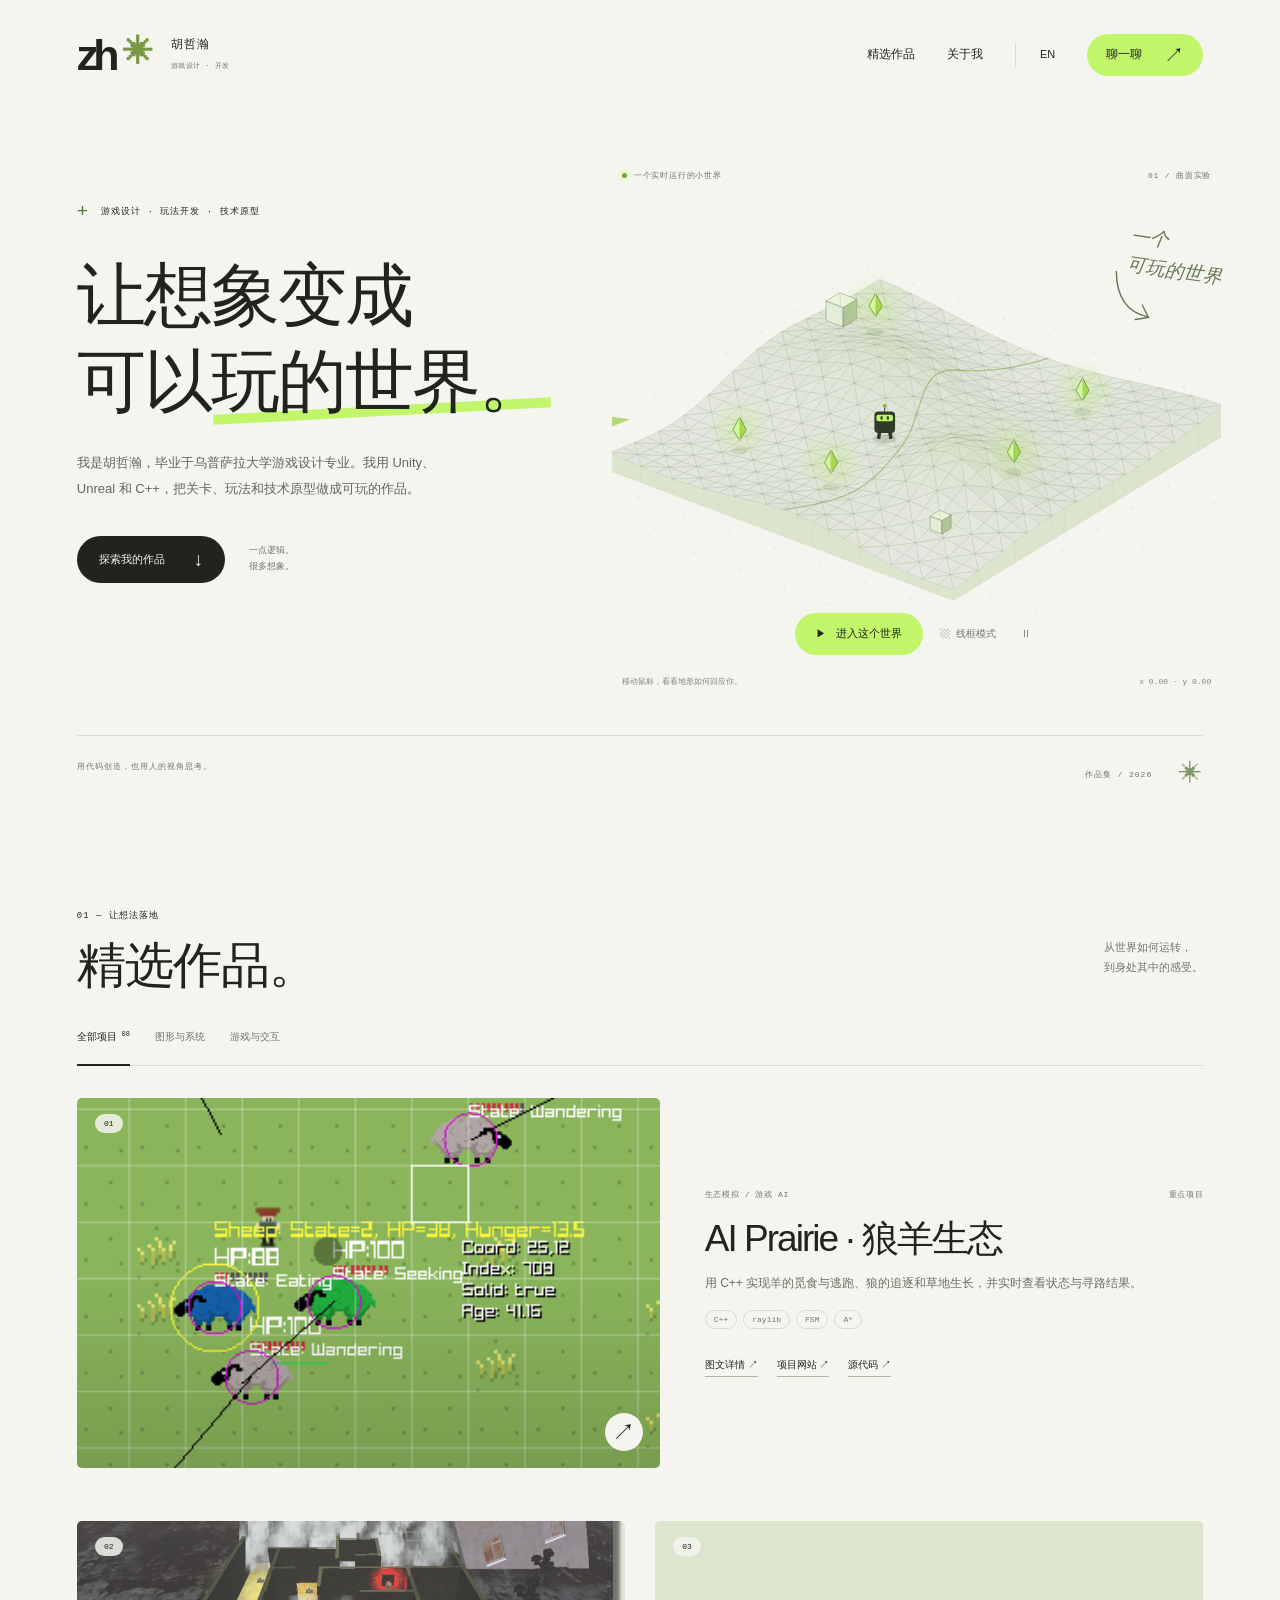
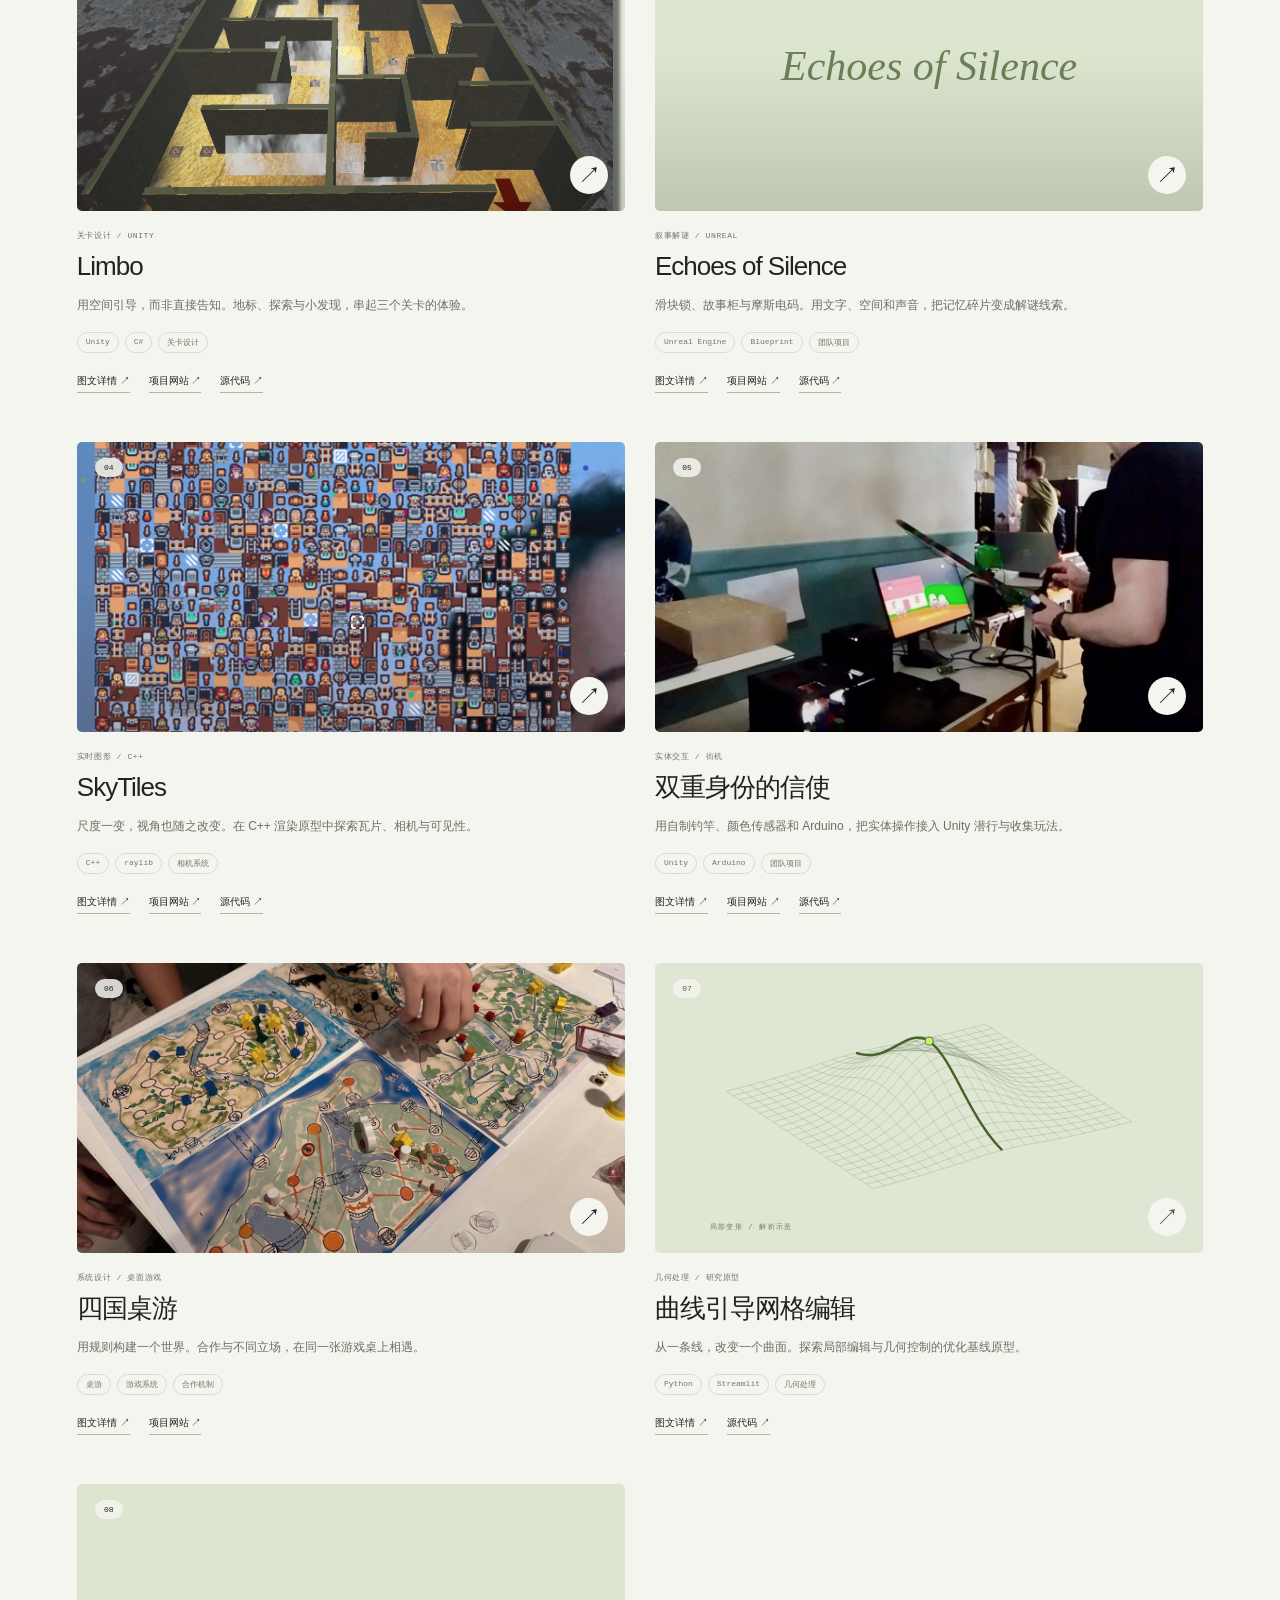
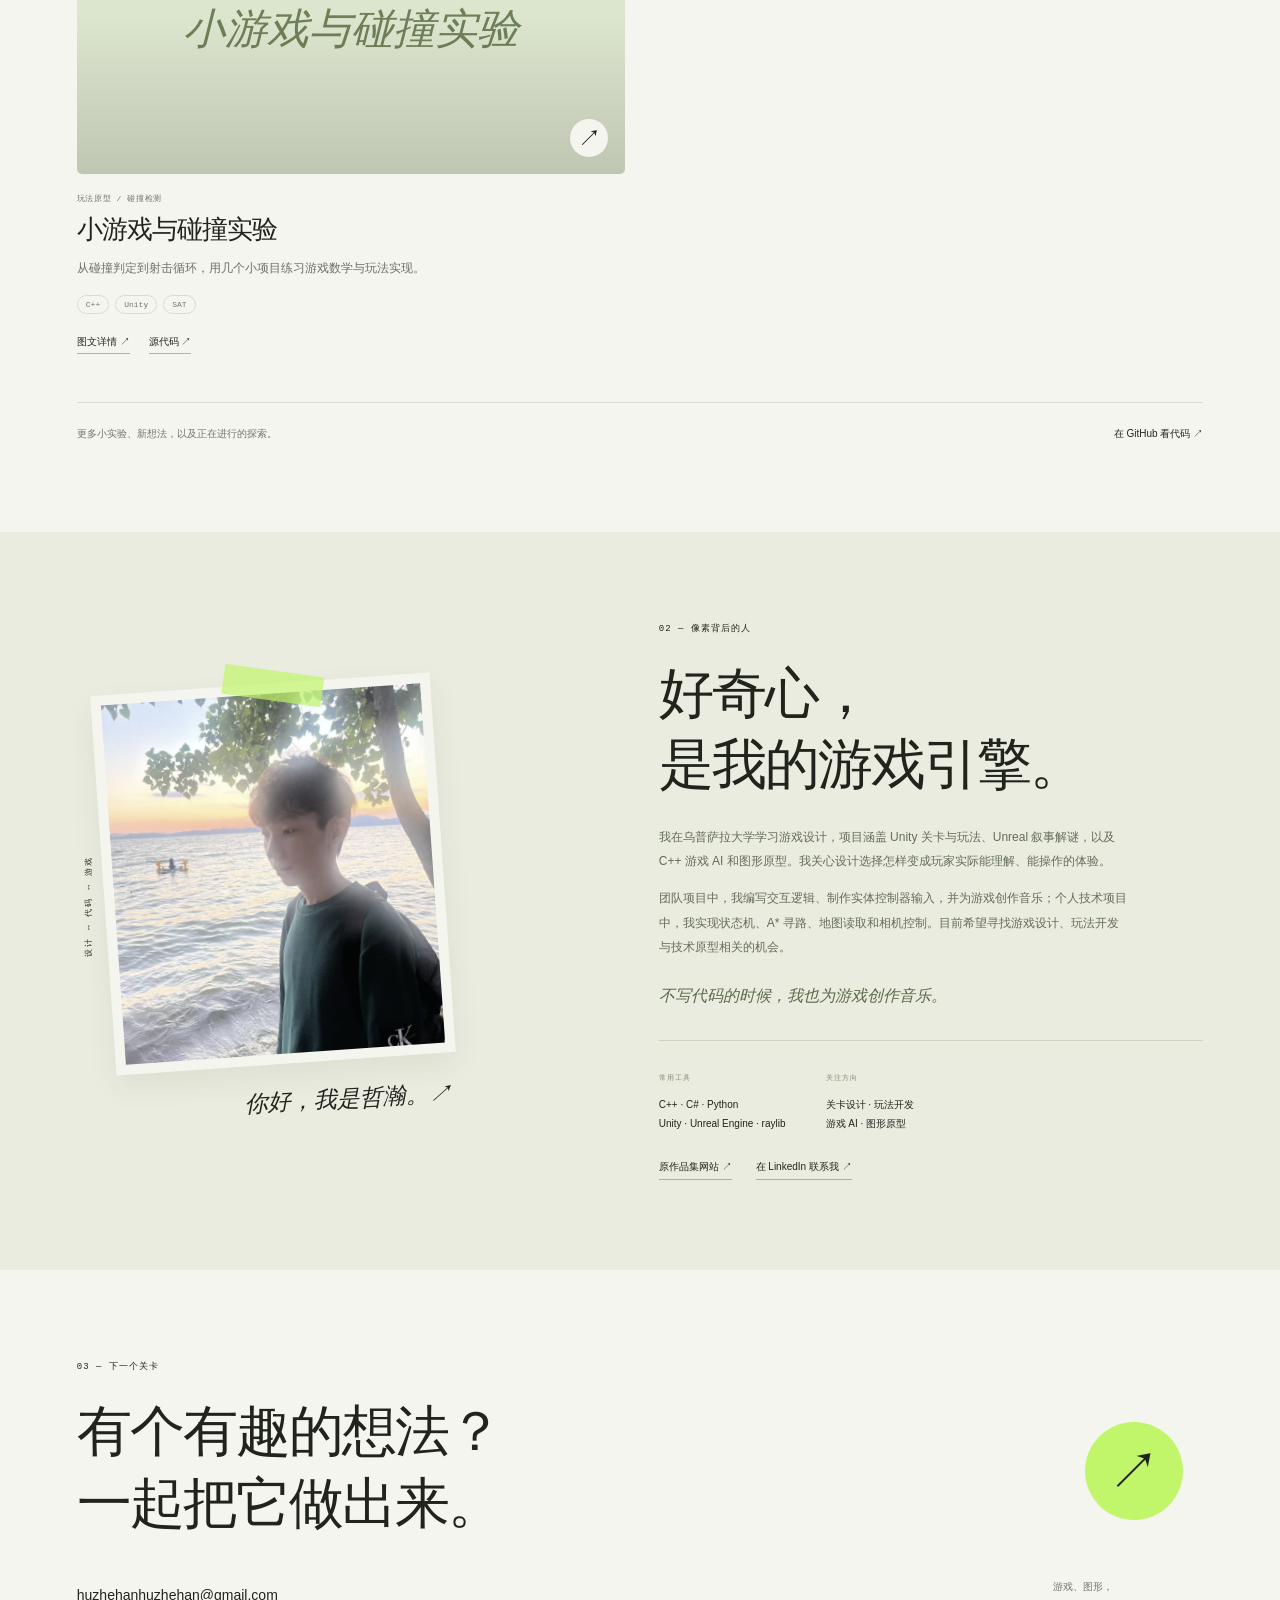
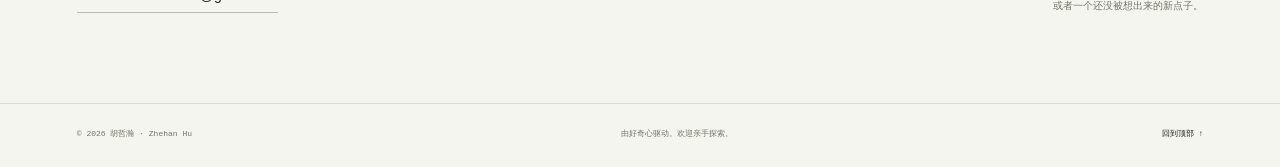
==== index.html @ bb4d20cb "增强中文作品集，保留动态标题和六个项目网站 保留原有主页风格与动态效果，补充独立项目详情、真实素材和原项目网站入口。" ====
<!doctype html>
<html lang="zh-CN">
<head>
  <meta charset="utf-8">
  <meta name="viewport" content="width=device-width,initial-scale=1">
  <meta name="theme-color" content="#f5f5ef">
  <meta name="description" content="胡哲瀚的游戏设计与开发作品集：Unity 关卡、Unreal 叙事解谜、Arduino 街机、C++ 游戏 AI 与图形技术原型。">
  <title>胡哲瀚 · 游戏设计与开发作品集</title>
  <link rel="icon" type="image/svg+xml" href="./assets/icon.svg">
  <link rel="stylesheet" href="./style.css">
</head>
<body>
  <a class="skip" href="#work" data-i18n="skip">跳到精选作品</a>
  <header class="header wrap">
    <a class="brand" href="#home" aria-label="胡哲瀚的作品集首页"><span class="brand-symbol">zh<span>✳</span></span><span class="brand-name"><span data-i18n="name">胡哲瀚</span><br><small data-i18n="brand">游戏设计 · 开发</small></span></a>
    <nav aria-label="主导航">
      <a href="#work" data-i18n="navWork">精选作品</a>
      <a href="#about" data-i18n="navAbout">关于我</a>
      <button class="language" id="language" type="button" aria-label="Switch to English">EN</button>
      <a class="contact-nav" href="#contact"><span data-i18n="navContact">聊一聊</span><span aria-hidden="true">↗</span></a>
    </nav>
  </header>

  <main id="home">
    <section class="hero wrap" aria-labelledby="hero-title">
      <div class="hero-copy">
        <div class="eyebrow"><span class="tiny-cross" aria-hidden="true">+</span><span data-i18n="eyebrow">游戏设计 · 玩法开发 · 技术原型</span></div>
        <h1 id="hero-title" data-i18n="heroTitle">让想象变成<br>可以<em>玩的世界。</em></h1>
        <p class="hero-intro" data-i18n="heroIntro">我是胡哲瀚，毕业于乌普萨拉大学游戏设计专业。我用 Unity、Unreal 和 C++，把关卡、玩法和技术原型做成可玩的作品。</p>
        <div class="hero-actions"><a class="button dark" href="#work"><span data-i18n="explore">探索我的作品</span><span aria-hidden="true">↓</span></a><span class="hero-note" data-i18n="heroNote">一点逻辑。<br>很多想象。</span></div>
      </div>

      <figure class="playground" id="playground" aria-labelledby="scene-caption">
        <div class="scene-top"><span><i class="live-dot" aria-hidden="true"></i><span data-i18n="liveWorld">一个实时运行的小世界</span></span><span id="world-mode" data-i18n="surfaceMode">01 / 曲面实验</span></div>
        <canvas id="world" tabindex="0" role="application" aria-label="Interactive geometric world. Press Play, then use arrow keys or W A S D to collect five green crystals. You can also click or tap a destination." aria-describedby="scene-hint"></canvas>
        <div class="scene-sticker" aria-hidden="true"><span data-i18n="sticker">一个<br><em>可玩的世界</em></span><svg viewBox="0 0 60 40"><path d="M4 4Q25 36 55 25M44 18L56 25L46 34"/></svg></div>
        <div class="scene-hud" id="scene-hud" hidden><span class="hud-icon" aria-hidden="true">◆</span><span id="score">0 / 5</span><span class="hud-label" data-i18n="fragments">能量碎片</span><button id="restart" type="button" data-i18n="restart">重新开始 ↻</button></div>
        <div class="scene-controls"><button class="play-button" id="play" type="button"><span class="play-icon" aria-hidden="true">▶</span><span data-i18n="play">进入这个世界</span></button><button class="mesh-toggle" id="mesh-toggle" type="button" aria-pressed="false"><span aria-hidden="true">▧</span><span data-i18n="wireframe">线框模式</span></button><button class="motion-toggle" id="motion-toggle" type="button" aria-pressed="false" aria-label="暂停动画">Ⅱ</button></div>
        <figcaption id="scene-caption"><span id="scene-hint" data-i18n="sceneHint">移动鼠标，看看地形如何回应你。</span><span class="coordinates" aria-hidden="true" id="coordinates">x 0.00 · y 0.00</span></figcaption>
        <div class="scene-message" id="scene-message" role="status" aria-live="polite"></div>
      </figure>
      <div class="hero-footer"><span data-i18n="heroFoot">用代码创造，也用人的视角思考。</span><span><span data-i18n="portfolio">作品集 / 2026</span> <span class="asterisk" aria-hidden="true">✳</span></span></div>
    </section>

    <section class="work wrap" id="work" aria-labelledby="work-title">
      <div class="section-heading"><div><div class="eyebrow" data-i18n="workEyebrow">01 — 让想法落地</div><h2 id="work-title" data-i18n="workTitle">精选<em>作品。</em></h2></div><p data-i18n="workIntro">从世界如何运转，<br>到身处其中的感受。</p></div>
      <div class="filters" role="group" aria-label="按项目方向筛选"><button class="active" data-filter="all" aria-pressed="true" data-i18n="filterAll">全部项目 <sup>08</sup></button><button data-filter="systems" aria-pressed="false" data-i18n="filterSystems">图形与系统</button><button data-filter="games" aria-pressed="false" data-i18n="filterGames">游戏与交互</button></div>
      <div class="project-grid" id="project-grid"></div>
      <noscript><p>可以直接查看项目：<a href="./projects/limbo.html">Limbo</a>、<a href="./projects/echoes-of-silence.html">Echoes of Silence</a>、<a href="./projects/arcade.html">街机装置</a>、<a href="./projects/ai-prairie.html">AI Prairie</a>、<a href="./projects/skytiles.html">SkyTiles</a>、<a href="./projects/four-kingdoms.html">四国</a>、<a href="./projects/mini-games.html">小游戏</a>、<a href="./projects/mesh-editing.html">网格编辑</a>。</p></noscript>
      <div class="work-bottom"><span data-i18n="moreExperiments">更多小实验、新想法，以及正在进行的探索。</span><a href="https://github.com/siempre-2004" target="_blank" rel="noopener noreferrer"><span data-i18n="allCode">在 GitHub 看代码</span> ↗</a></div>
    </section>

    <section class="about" id="about" aria-labelledby="about-title"><div class="wrap about-layout">
      <div class="about-visual"><div class="portrait-frame"><img src="./assets/portrait.jpg" width="600" height="780" loading="lazy" alt="胡哲瀚" id="portrait"><span class="portrait-tape" aria-hidden="true"></span></div><span class="portrait-note" data-i18n="portraitNote">你好，我是哲瀚。↗</span><div class="orbit-label" aria-hidden="true" data-i18n="orbit">设计 ↔ 代码 ↔ 游戏</div></div>
      <div class="about-copy"><div class="eyebrow" data-i18n="aboutEyebrow">02 — 像素背后的人</div><h2 id="about-title" data-i18n="aboutTitle">好奇心，<br>是我的<em>游戏引擎。</em></h2><p data-i18n="aboutOne">我在乌普萨拉大学学习游戏设计，项目涵盖 Unity 关卡与玩法、Unreal 叙事解谜，以及 C++ 游戏 AI 和图形原型。我关心设计选择怎样变成玩家实际能理解、能操作的体验。</p><p data-i18n="aboutTwo">团队项目中，我编写交互逻辑、制作实体控制器输入，并为游戏创作音乐；个人技术项目中，我实现状态机、A* 寻路、地图读取和相机控制。目前希望寻找游戏设计、玩法开发与技术原型相关的机会。</p><p class="music-note" data-i18n="aboutMusic">不写代码的时候，我也为游戏创作音乐。</p><div class="skill-rows"><div><span data-i18n="skillBuild">常用工具</span><p>C++ · C# · Python<br>Unity · Unreal Engine · raylib</p></div><div><span data-i18n="skillExplore">关注方向</span><p data-i18n="skillTopics">关卡设计 · 玩法开发<br>游戏 AI · 图形原型</p></div></div><a class="text-link archive-link" href="https://zhehanhu.creght.site/" target="_blank" rel="noopener noreferrer"><span data-i18n="archiveLink">原作品集网站</span> ↗</a><a class="text-link" href="https://www.linkedin.com/in/zhehan-h-4b0a01293/" target="_blank" rel="noopener noreferrer"><span data-i18n="linkedin">在 LinkedIn 联系我</span> ↗</a></div>
    </div></section>

    <section class="contact wrap" id="contact" aria-labelledby="contact-title"><div class="eyebrow" data-i18n="contactEyebrow">03 — 下一个关卡</div><div class="contact-main"><h2 id="contact-title" data-i18n="contactTitle">有个有趣的想法？<br>一起把它<em>做出来。</em></h2><a class="contact-orb" href="mailto:huzhehanhuzhehan@gmail.com" aria-label="给胡哲瀚发邮件"><span aria-hidden="true">↗</span></a></div><div class="contact-bottom"><a class="email" href="mailto:huzhehanhuzhehan@gmail.com">huzhehanhuzhehan@gmail.com</a><p data-i18n="contactNote">游戏、图形，<br>或者一个还没被想出来的新点子。</p></div></section>
  </main>
  <footer class="footer wrap"><span>© <span id="year">2026</span> 胡哲瀚 · Zhehan Hu</span><span data-i18n="footerNote">由好奇心驱动。欢迎亲手探索。</span><a href="#home"><span data-i18n="backTop">回到顶部</span> ↑</a></footer>
  <script src="./content.js" defer></script>
  <script src="./world.js" defer></script>
  <script src="./app.js" defer></script>
</body>
</html>
---- style.css ----
@charset "UTF-8";
:root{--paper:#f5f5ef;--ink:#21241d;--muted:#72756b;--line:#d8dbd0;--green:#c1f66b;--white:#fff;--mono:"SFMono-Regular",Consolas,"Liberation Mono",monospace;--serif:Georgia,"Times New Roman",serif;--sans:-apple-system,BlinkMacSystemFont,"Segoe UI",Arial,"PingFang SC","Microsoft YaHei",sans-serif}
*{box-sizing:border-box}html{scroll-behavior:smooth;scroll-padding-top:100px}body{margin:0;color:var(--ink);background:var(--paper);font:15px/1.6 var(--sans);-webkit-font-smoothing:antialiased}body.dialog-open{overflow:hidden}a{color:inherit;text-decoration:none}button,input{font:inherit}button{color:inherit;cursor:pointer}button,a{-webkit-tap-highlight-color:transparent}button:focus-visible,a:focus-visible,summary:focus-visible{outline:2px solid #56822b;outline-offset:5px}button{border:0}button:disabled{cursor:default}img{max-width:100%;display:block}::selection{background:var(--green);color:var(--ink)}.wrap{max-width:1440px;margin-inline:auto;padding-inline:6%}.skip{position:absolute;left:24px;top:-100px;z-index:20;background:var(--ink);color:white;padding:12px}.skip:focus{top:12px}.header{min-height:110px;display:flex;align-items:center;justify-content:space-between;gap:30px}.brand{display:flex;align-items:center;gap:18px}.brand-symbol{font-size:43px;font-weight:750;letter-spacing:-5px;line-height:1}.brand-symbol>span{font-size:30px;display:inline-block;margin-left:8px;transform:translateY(-8px);color:#779845;letter-spacing:0}.brand-name{font:10px/1.7 var(--mono);letter-spacing:.8px}.brand-name small{font:8px var(--mono);color:var(--muted);letter-spacing:.4px}.header nav{display:flex;gap:32px;align-items:center;font-size:12px}.header nav>a{transition:opacity .2s}.header nav>a:hover{opacity:.58}.language{font-size:11px;background:none;border-left:1px solid var(--line);padding:3px 0 3px 24px}.contact-nav{display:flex;gap:22px;align-items:center;background:var(--green);padding:11px 19px;border-radius:30px}.contact-nav>span:last-child{font-size:20px;line-height:1}.hero{padding-top:48px;display:grid;grid-template-columns:.95fr 1.05fr;column-gap:0;position:relative}.hero-copy{padding-top:45px;position:relative;z-index:2;pointer-events:none}.hero-copy a{pointer-events:auto}.eyebrow{font:9px/1.6 var(--mono);letter-spacing:1.45px;display:flex;align-items:center;gap:12px}.tiny-cross{font-size:19px;line-height:1;color:#5c763b}.hero h1{font:clamp(56px,6.3vw,94px)/1.03 var(--serif);letter-spacing:-5px;margin:30px -45px 25px 0;font-weight:400}.hero h1 em{position:relative;font-weight:400}.hero h1 em:after{content:"";display:block;position:absolute;height:10px;background:var(--green);bottom:4px;left:2px;right:-5px;z-index:-1;transform:rotate(-3deg)}.hero-intro{font-size:14px;line-height:1.85;max-width:325px;color:#62665b}.hero-actions{display:flex;gap:24px;align-items:center;margin-top:34px}.button{display:inline-flex;gap:29px;align-items:center;padding:14px 22px;border-radius:30px;font-size:11px}.button.dark{background:var(--ink);color:var(--paper)}.button.dark:hover{background:#424937}.button span:last-child{font-size:19px;line-height:1}.hero-note{font:9px/1.8 var(--mono);color:var(--muted)}.playground{margin:0 -18px 0 0;position:relative;min-width:0;align-self:start}.scene-top{display:flex;align-items:center;justify-content:space-between;gap:10px;padding:12px 10px;font:8px var(--mono);letter-spacing:.8px;color:var(--muted)}.scene-top>span:first-child{display:flex;align-items:center;gap:7px}.live-dot{display:inline-block;width:5px;height:5px;background:#78a245;border-radius:50%;box-shadow:0 0 0 4px #c1f66b32}.playground canvas{display:block;width:100%;height:425px;outline:none;cursor:crosshair;touch-action:pan-y;border-radius:12px}.playground canvas:focus-visible{outline:1px solid #9bb97e;outline-offset:-3px}.playground.is-playing canvas{touch-action:none}.scene-sticker{position:absolute;right:0;top:70px;font:italic 22px/1.05 var(--serif);transform:rotate(8deg);pointer-events:none;color:#687753}.scene-sticker em{font-weight:400}.scene-sticker svg{width:60px;display:block;transform:rotate(25deg);margin-left:-23px}.scene-sticker path{fill:none;stroke:#687753;stroke-width:1.4;stroke-linecap:round}.scene-controls{display:flex;align-items:center;justify-content:center;gap:12px;position:relative;margin-top:-5px}.play-button{display:flex;align-items:center;gap:10px;background:var(--green);border-radius:30px;padding:12px 21px;font-size:11px;transition:transform .2s,background .2s}.play-button:hover{transform:translateY(-2px);background:#b3ed57}.play-icon{font-size:10px}.mesh-toggle{font-size:10px;background:none;padding:8px 5px;display:flex;align-items:center;gap:6px;color:var(--muted)}.mesh-toggle[aria-pressed=true]{color:#3d681d}.motion-toggle{font-size:10px;background:none;padding:8px;color:var(--muted)}.playground figcaption{display:flex;justify-content:space-between;gap:12px;padding:20px 10px 0;color:#83877b;font:8px/1.7 var(--mono)}.coordinates{white-space:nowrap}.scene-hud{position:absolute;top:47px;left:12px;display:flex;align-items:center;gap:8px;font:10px var(--mono);background:#f5f5efdd;border:1px solid var(--line);backdrop-filter:blur(5px);padding:8px 12px;border-radius:8px}.scene-hud[hidden]{display:none}.hud-icon{color:#78a245}.hud-label{font-size:7px;color:var(--muted);letter-spacing:.7px}.scene-hud button{background:none;font:9px var(--mono);margin-left:12px;padding:4px}.scene-message{position:absolute;top:46%;left:50%;transform:translate(-50%,-50%);text-align:center;font:12px/1.7 var(--mono);padding:17px 25px;max-width:90%;width:max-content;pointer-events:none;background:#f5f5eff2;border:1px solid var(--line);border-radius:12px;opacity:0;transition:opacity .3s;box-shadow:0 10px 45px #242c1710;z-index:4}.scene-message.visible{opacity:1}.hero-footer{grid-column:1/-1;margin-top:47px;padding:25px 0 24px;border-top:1px solid var(--line);display:flex;justify-content:space-between;font:8px var(--mono);letter-spacing:1px;color:var(--muted)}.hero-footer>span:last-child{display:flex;align-items:center;gap:27px}.asterisk{font-size:23px;color:#83986a}.work{padding-top:97px;padding-bottom:90px}.section-heading{display:flex;justify-content:space-between;gap:30px;align-items:end}.section-heading h2{margin:15px 0 0;font:normal clamp(42px,4.6vw,66px)/1.07 var(--serif);letter-spacing:-2.7px}h2 em{font-weight:400}.section-heading>p{font-size:11px;line-height:1.8;color:var(--muted);padding-bottom:2px}.filters{display:flex;gap:25px;flex-wrap:wrap;margin:34px 0 32px;padding-bottom:16px;border-bottom:1px solid var(--line)}.filters button{background:none;font-size:10px;padding:4px 0;color:var(--muted);position:relative}.filters button.active{color:var(--ink)}.filters button.active:after{content:"";position:absolute;bottom:-17px;left:0;right:0;height:2px;background:var(--ink)}.filters sup{font:7px var(--mono);margin-left:2px}.project-grid{display:grid;grid-template-columns:1fr 1fr;gap:49px 30px}.project{min-width:0;animation:reveal .4s ease both}.project[hidden]{display:none}.project.featured{grid-column:1/-1;display:grid;grid-template-columns:1.17fr 1fr;gap:45px;margin-bottom:4px;align-items:center}.project.featured .project-image{height:370px}.project-image{position:relative;overflow:hidden;display:block;width:100%;height:290px;background:#e4e8dc;border-radius:5px;cursor:pointer;text-align:left;padding:0}.project-image img{width:100%;height:100%;object-fit:cover;transition:transform .7s cubic-bezier(.2,.6,.3,1);filter:saturate(.76)}.project-image:hover img{transform:scale(1.045);filter:saturate(1)}.image-fade{position:absolute;inset:0;background:linear-gradient(180deg,#0000 45%,#0002)}.image-number{position:absolute;left:18px;top:16px;min-width:28px;text-align:center;padding:5px 7px;background:#f5f5efd9;border-radius:30px;font:8px var(--mono);backdrop-filter:blur(8px)}.image-action{position:absolute;right:17px;bottom:17px;width:38px;height:38px;display:grid;place-content:center;background:var(--paper);border-radius:50%;font-size:23px;transition:transform .25s}.project-image:hover .image-action{transform:rotate(45deg)}.project-meta{display:flex;justify-content:space-between;gap:16px;margin-top:19px;align-items:center;font:8px var(--mono);color:var(--muted);letter-spacing:.6px}.project.featured .project-meta{margin-top:0}.project h3{font:normal 31px/1.15 var(--serif);letter-spacing:-1px;margin:11px 0 12px}.project.featured h3{font-size:51px;letter-spacing:-2px;max-width:360px;margin-top:18px}.project-description{font-size:12px;line-height:1.85;color:#6c7064;margin:0 0 16px;max-width:400px}.tags{display:flex;flex-wrap:wrap;gap:6px;font:8px var(--mono)}.tag{border:1px solid #d7dbcf;border-radius:20px;padding:4px 8px;color:#717868}.project-links{display:flex;gap:19px;align-items:center;margin-top:17px;font-size:10px}.project-links a,.project-links button{border-bottom:1px solid #afb7a3;padding:3px 0;background:none;font:inherit;display:inline-block}.project-links a:hover,.project-links button:hover{color:#5c7833;border-color:#5c7833}.featured .project-links{margin-top:25px}.mesh-art{background:#dfe6d4;position:relative;color:#53634b}.mesh-art svg{width:100%;height:100%}.mesh-art .mesh-art-caption{position:absolute;left:25px;bottom:21px;font:8px var(--mono);letter-spacing:1px}.art-image{object-fit:cover}.work-bottom{border-top:1px solid var(--line);margin-top:48px;padding-top:23px;display:flex;justify-content:space-between;gap:20px;font-size:10px;color:var(--muted)}.work-bottom>a{color:var(--ink)}.about{background:#e9ecdf;padding:90px 0;overflow:hidden}.about-layout{display:grid;grid-template-columns:.8fr 1fr;gap:13%;align-items:center}.about-visual{position:relative;max-width:340px;margin-left:26px}.portrait-frame{position:relative;transform:rotate(-4deg);padding:10px;background:var(--paper);box-shadow:0 12px 30px #39432312}.portrait-frame img{height:360px;width:100%;object-fit:cover;object-position:center 30%;filter:saturate(.7)}.portrait-tape{position:absolute;top:-13px;left:39%;width:100px;height:30px;background:#c1f66bb3;transform:rotate(12deg)}.portrait-note{font:italic 23px var(--serif);display:block;text-align:right;margin:23px -9px 0 0;transform:rotate(-3deg)}.orbit-label{font:8px var(--mono);letter-spacing:2px;position:absolute;left:-65px;top:50%;transform:rotate(-90deg)}.about h2{font:normal clamp(40px,4.2vw,58px)/1.07 var(--serif);letter-spacing:-2px;margin:21px 0 24px}.about-copy>p{font-size:12px;line-height:1.9;color:#656d59;max-width:470px}.about-copy>p.music-note{font:italic 16px/1.6 var(--serif);color:#5c6a4c;margin-top:20px}.skill-rows{display:flex;gap:40px;border-top:1px solid #cdd3c0;margin:27px 0 20px;padding-top:22px}.skill-rows>div>span{font:7px var(--mono);letter-spacing:1px;color:#808773}.skill-rows p{font-size:10px;line-height:1.9;margin:8px 0 0}.text-link{display:inline-block;font-size:10px;padding:4px 0;border-bottom:1px solid #a8b294}.contact{padding-top:90px;padding-bottom:78px}.contact-main{display:flex;align-items:center;justify-content:space-between;gap:25px}.contact h2{font:normal clamp(45px,5.3vw,76px)/1.08 var(--serif);letter-spacing:-3px;margin:22px 0 28px}.contact-orb{width:98px;height:98px;display:grid;place-items:center;background:var(--green);border-radius:50%;margin-right:20px;flex-shrink:0;transition:transform .3s}.contact-orb span{font-size:52px;font-weight:200;line-height:1;transition:transform .3s}.contact-orb:hover{transform:scale(1.06)}.contact-orb:hover span{transform:rotate(45deg)}.contact-bottom{display:flex;justify-content:space-between;gap:20px;align-items:center}.email{font-size:14px;padding:5px 0;border-bottom:1px solid #b7beaa;word-break:break-word}.contact-bottom>p{font-size:10px;color:var(--muted);line-height:1.9;max-width:200px}.footer{display:flex;justify-content:space-between;gap:20px;align-items:center;padding-top:24px;padding-bottom:25px;border-top:1px solid var(--line);font:8px/1.6 var(--mono);color:var(--muted)}.footer>a{color:var(--ink)}.project-dialog{width:min(850px,92vw);max-height:90vh;padding:0;border:0;border-radius:12px;color:var(--ink);background:var(--paper);box-shadow:0 30px 100px #0004}.project-dialog::backdrop{background:#1a2419aa;backdrop-filter:blur(5px)}.dialog-close{position:sticky;top:16px;float:right;margin:16px 16px -54px 0;width:38px;height:38px;background:var(--paper);border:1px solid var(--line);border-radius:50%;font-size:25px;z-index:2;line-height:1}.dialog-image{width:100%;height:310px;object-fit:cover;background:#e4e8dc}.dialog-body{padding:32px 40px 40px}.dialog-body .eyebrow{font-size:9px}.dialog-body h2{font:43px/1.1 var(--serif);letter-spacing:-1.5px;margin:13px 0 20px}.dialog-body>p{font-size:13px;color:#626b57;line-height:1.9}.dialog-body ul{padding-left:18px;font-size:12px;color:#626b57;line-height:1.9;margin:18px 0 24px}.dialog-body .project-links{font-size:12px;gap:25px}.dialog-label{font:8px var(--mono);margin-top:25px;letter-spacing:1px}.photo-fallback{background:#dce5ce!important;display:grid;place-items:center}.photo-fallback:after{content:attr(data-label);font:italic 42px var(--serif);color:#6e8057}.photo-fallback img{display:none}.reveal{opacity:0;transform:translateY(18px);transition:opacity .7s,transform .7s}.reveal.in-view{opacity:1;transform:translateY(0)}@keyframes reveal{from{opacity:0;transform:translateY(12px)}to{opacity:1;transform:translateY(0)}}
html[lang=zh-CN] h1{font:500 clamp(46px,5.4vw,76px)/1.25 var(--sans);letter-spacing:-2px}html[lang=zh-CN] .about h2,html[lang=zh-CN] .contact h2{font-family:var(--sans);font-size:clamp(34px,4.3vw,60px);line-height:1.3;letter-spacing:-2px}html[lang=zh-CN] .section-heading h2{font-family:var(--sans);font-size:49px;letter-spacing:-1px}html[lang=zh-CN] .hero-intro{font-size:13px}html[lang=zh-CN] .project h3{font-family:var(--sans);font-size:26px}html[lang=zh-CN] .project.featured h3{font-size:37px}html[lang=zh-CN] .eyebrow{letter-spacing:1px}html[lang=zh-CN] h2 em,html[lang=zh-CN] h1 em{font-style:normal}
@media(min-width:1440px){.hero h1{font-size:96px}.playground canvas{height:470px}.hero-copy{padding-top:50px}}
@media(max-width:1050px){.wrap{padding-inline:5%}.header nav{gap:22px}.hero{padding-top:24px}.hero h1{font-size:70px;letter-spacing:-4px}.hero-intro{max-width:290px;font-size:12px}.hero-copy{padding-top:35px}.playground canvas{height:365px}.scene-sticker{font-size:18px;right:0;top:57px}.hero-actions{gap:17px}.button{padding:13px 18px;gap:18px}.hero-note{font-size:8px}.hero-footer{margin-top:35px}.project.featured{gap:30px}.project.featured .project-image{height:330px}.project.featured h3{font-size:44px}.project-image{height:245px}.about-layout{gap:9%}.about-visual{margin-left:17px}.portrait-frame img{height:300px}.skill-rows{gap:24px}.coordinates{display:none}}
@media(max-width:760px){html{scroll-padding-top:25px}.wrap{padding-inline:6%}.header{min-height:85px;gap:16px}.brand{gap:10px}.brand-symbol{font-size:38px}.brand-symbol>span{font-size:23px;margin-left:5px}.brand-name{font-size:8px}.brand-name small{font-size:6px}.header nav{gap:18px;font-size:10px}.header nav>a:nth-child(2){display:none}.contact-nav{padding:8px 12px;gap:10px}.language{padding-left:15px;font-size:10px}.hero{padding-top:19px;grid-template-columns:1fr}.hero-copy{padding-top:15px}.hero .eyebrow{font-size:8px;letter-spacing:1px}.hero h1{font-size:clamp(61px,11.8vw,87px);letter-spacing:-3.8px;margin:24px 0 21px}.hero-intro{max-width:360px;font-size:13px}.hero-actions{margin-top:25px;gap:25px}.hero-note{font-size:8px}.hero .playground{margin:30px -10px 0;max-width:none}.playground canvas{height:365px}.scene-top{font-size:7px}.scene-sticker{right:14px;top:54px}.scene-controls{margin-top:-9px}.playground figcaption{font-size:7px;padding-top:17px}.scene-hud{left:10px;font-size:9px}.scene-hud .hud-label{font-size:6px}.scene-hud button{margin-left:3px;font-size:8px}.hero-footer{margin-top:30px;padding:20px 0;font-size:7px;letter-spacing:.5px}.hero-footer>span:last-child{gap:14px}.asterisk{font-size:19px}.work{padding-top:61px;padding-bottom:55px}.section-heading{align-items:center}.section-heading h2{font-size:48px}.section-heading>p{font-size:9px;max-width:125px}.eyebrow{font-size:7px;letter-spacing:1px}.filters{gap:20px;margin-top:26px}.filters button{font-size:9px}.project-grid{gap:35px 20px}.project.featured{grid-template-columns:1fr;gap:19px;margin-bottom:3px}.project.featured .project-image{height:310px}.project.featured h3{font-size:40px;max-width:none;margin-top:12px}.project.featured .project-description{max-width:100%}.featured .project-links{margin-top:14px}.project-image{height:215px}.project h3{font-size:25px;letter-spacing:-.7px}.project-meta{font-size:6px;letter-spacing:.4px;gap:4px;margin-top:14px}.project-description{font-size:11px;line-height:1.7}.project-links{font-size:9px;gap:13px;flex-wrap:wrap}.tag{font-size:7px;padding:3px 6px}.image-number{left:12px;top:12px;font-size:7px}.image-action{width:30px;height:30px;right:10px;bottom:10px;font-size:19px}.work-bottom{font-size:9px;flex-direction:column;gap:9px;margin-top:34px;padding-top:20px}.about{padding:60px 0}.about-layout{grid-template-columns:1fr;gap:50px}.about-visual{max-width:250px;margin:0 auto}.portrait-frame img{height:300px}.portrait-note{font-size:21px}.orbit-label{left:-74px;font-size:7px}.about h2{font-size:47px}.about-copy>p{font-size:12px;max-width:100%}.skill-rows{gap:38px}.contact{padding-top:62px;padding-bottom:44px}.contact h2{font-size:49px;letter-spacing:-2.3px}.contact-orb{width:64px;height:64px;margin-right:0}.contact-orb span{font-size:36px}.email{font-size:11px}.contact-bottom>p{font-size:9px;max-width:120px}.footer{font-size:7px;gap:14px;flex-wrap:wrap;padding-top:21px;padding-bottom:22px}.footer>span:nth-child(2){order:3;width:100%;font-size:7px}.footer>a{margin-left:auto}.dialog-image{height:220px}.dialog-body{padding:25px}.dialog-body h2{font-size:33px}.dialog-body>p{font-size:12px}html[lang=zh-CN] .hero h1{font-size:57px;line-height:1.22}html[lang=zh-CN] .section-heading h2{font-size:38px}html[lang=zh-CN] .project.featured h3{font-size:32px}html[lang=zh-CN] .project h3{font-size:23px}html[lang=zh-CN] .contact h2{font-size:36px}html[lang=zh-CN] .about h2{font-size:40px}}
@media(max-width:430px){.header nav{gap:12px}.header nav>a:first-child{display:none}.hero h1{font-size:62px}.playground canvas{height:310px}.scene-top{font-size:6px}.scene-sticker{font-size:17px;right:8px;top:55px}.scene-hud .hud-label{display:none}.hero-footer{font-size:6px}.project-grid{grid-template-columns:1fr;gap:33px}.project-image{height:260px}.project-meta{font-size:8px}.project h3{font-size:31px}.project-description{font-size:12px}.project.featured .project-image{height:270px}.project-links{font-size:10px}.tag{font-size:8px}.section-heading h2{font-size:43px}.section-heading>p{font-size:8px;max-width:95px}.section-heading .eyebrow{font-size:6px}.contact h2{font-size:42px}.contact-bottom{align-items:start;flex-direction:column;gap:7px}.contact-bottom>p{max-width:none}.contact-bottom>p br{display:none}.contact-orb{width:55px;height:55px}.contact-orb span{font-size:30px}.scene-controls{gap:8px}.play-button{font-size:10px;padding:11px 17px}.mesh-toggle{font-size:9px}.playground figcaption{font-size:6.5px}html[lang=zh-CN] .hero h1{font-size:48px}}
@media(prefers-reduced-motion:reduce){html{scroll-behavior:auto}*,*:before,*:after{animation:none!important;transition:none!important}.reveal{opacity:1;transform:none}}
/* Readable Chinese copy and narrow-screen project links. */
html[lang=zh-CN] .brand-name{font-size:12px;letter-spacing:1px}html[lang=zh-CN] .brand-name small{font-size:7px;letter-spacing:.5px}html[lang=zh-CN] .hero-intro{line-height:2;max-width:380px}html[lang=zh-CN] .scene-sticker{font:italic 19px/1.5 var(--sans);max-width:105px}.project h3 a{color:inherit}.project-image:focus-visible{outline:2px solid #668c3e;outline-offset:4px}.project-links{flex-wrap:wrap}.project h3{overflow-wrap:anywhere}.project-description{max-width:100%}html[lang=zh-CN] .about-copy>p{line-height:2.05}@media(max-width:500px){html[lang=zh-CN] .scene-sticker{font-size:14px;max-width:75px}html[lang=zh-CN] .brand-name{font-size:10px}html[lang=zh-CN] .brand-name small{font-size:6px}}

.archive-link{margin-right:24px}
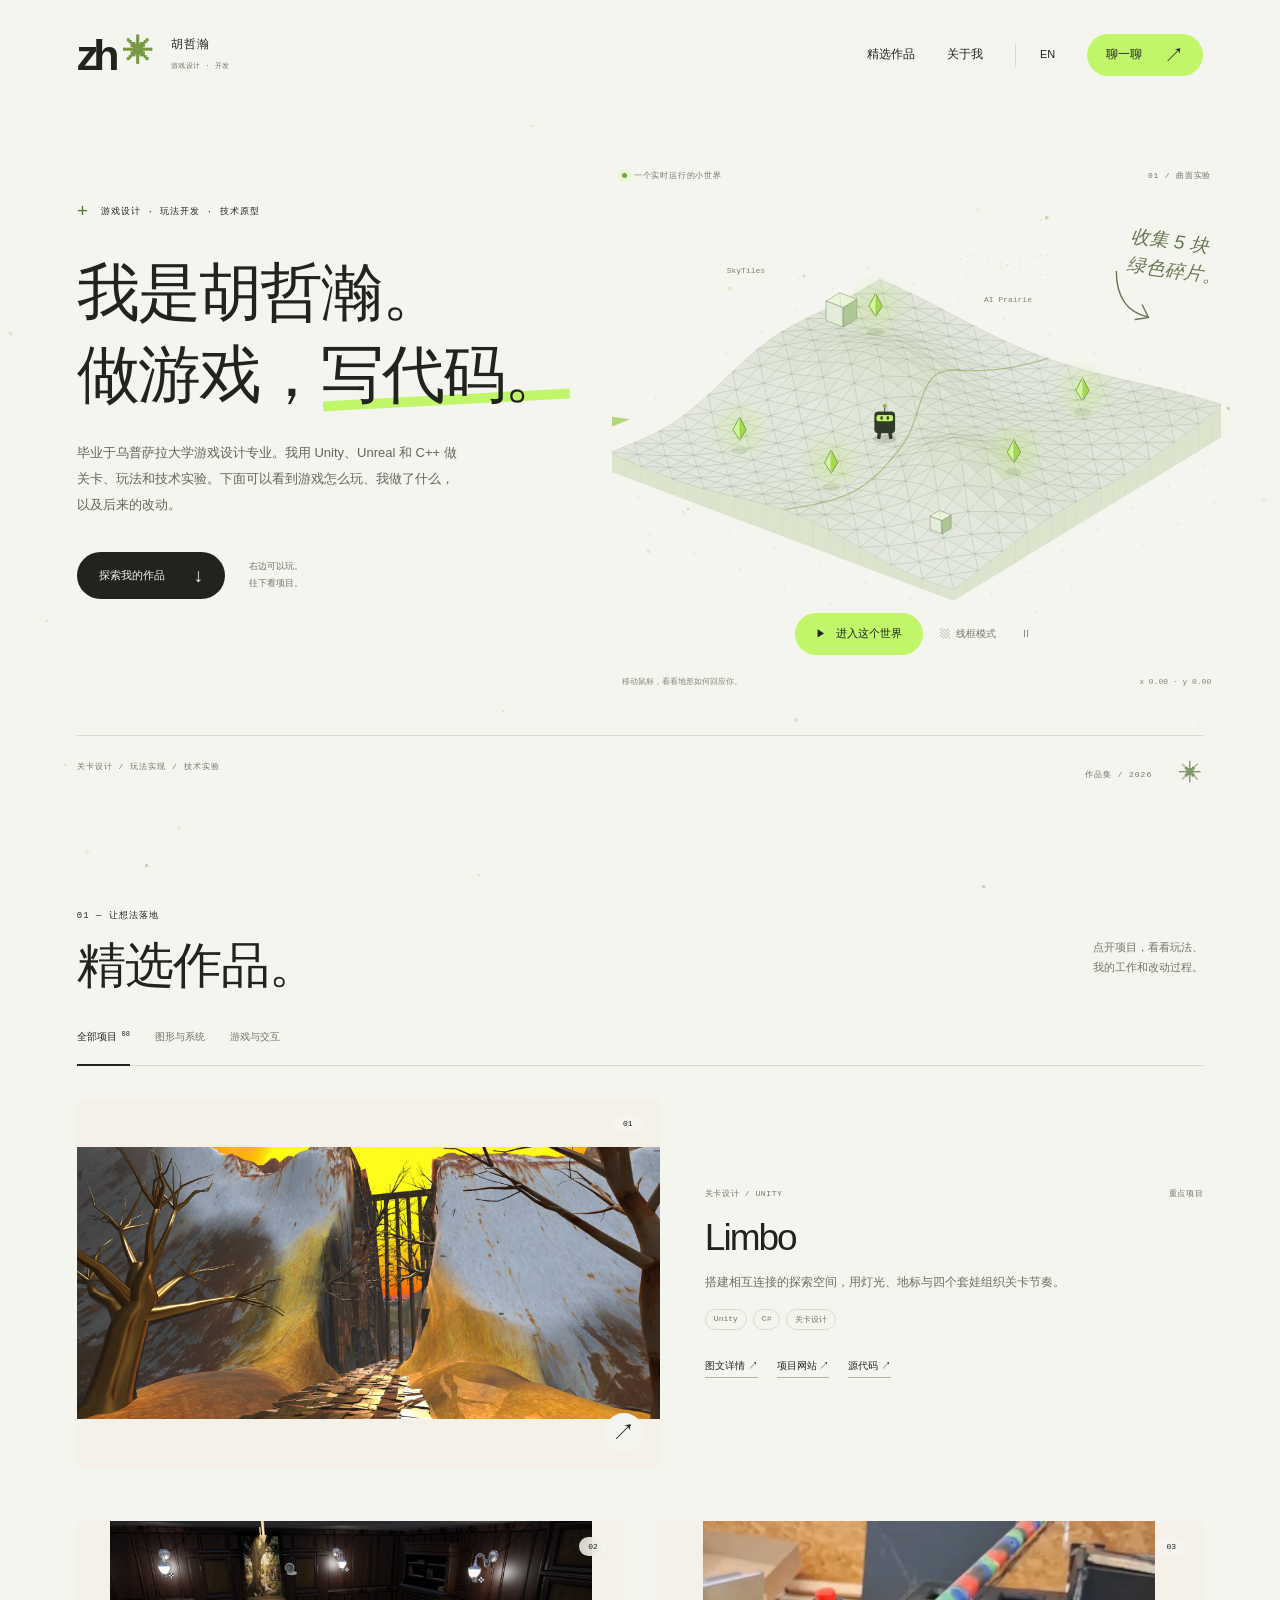
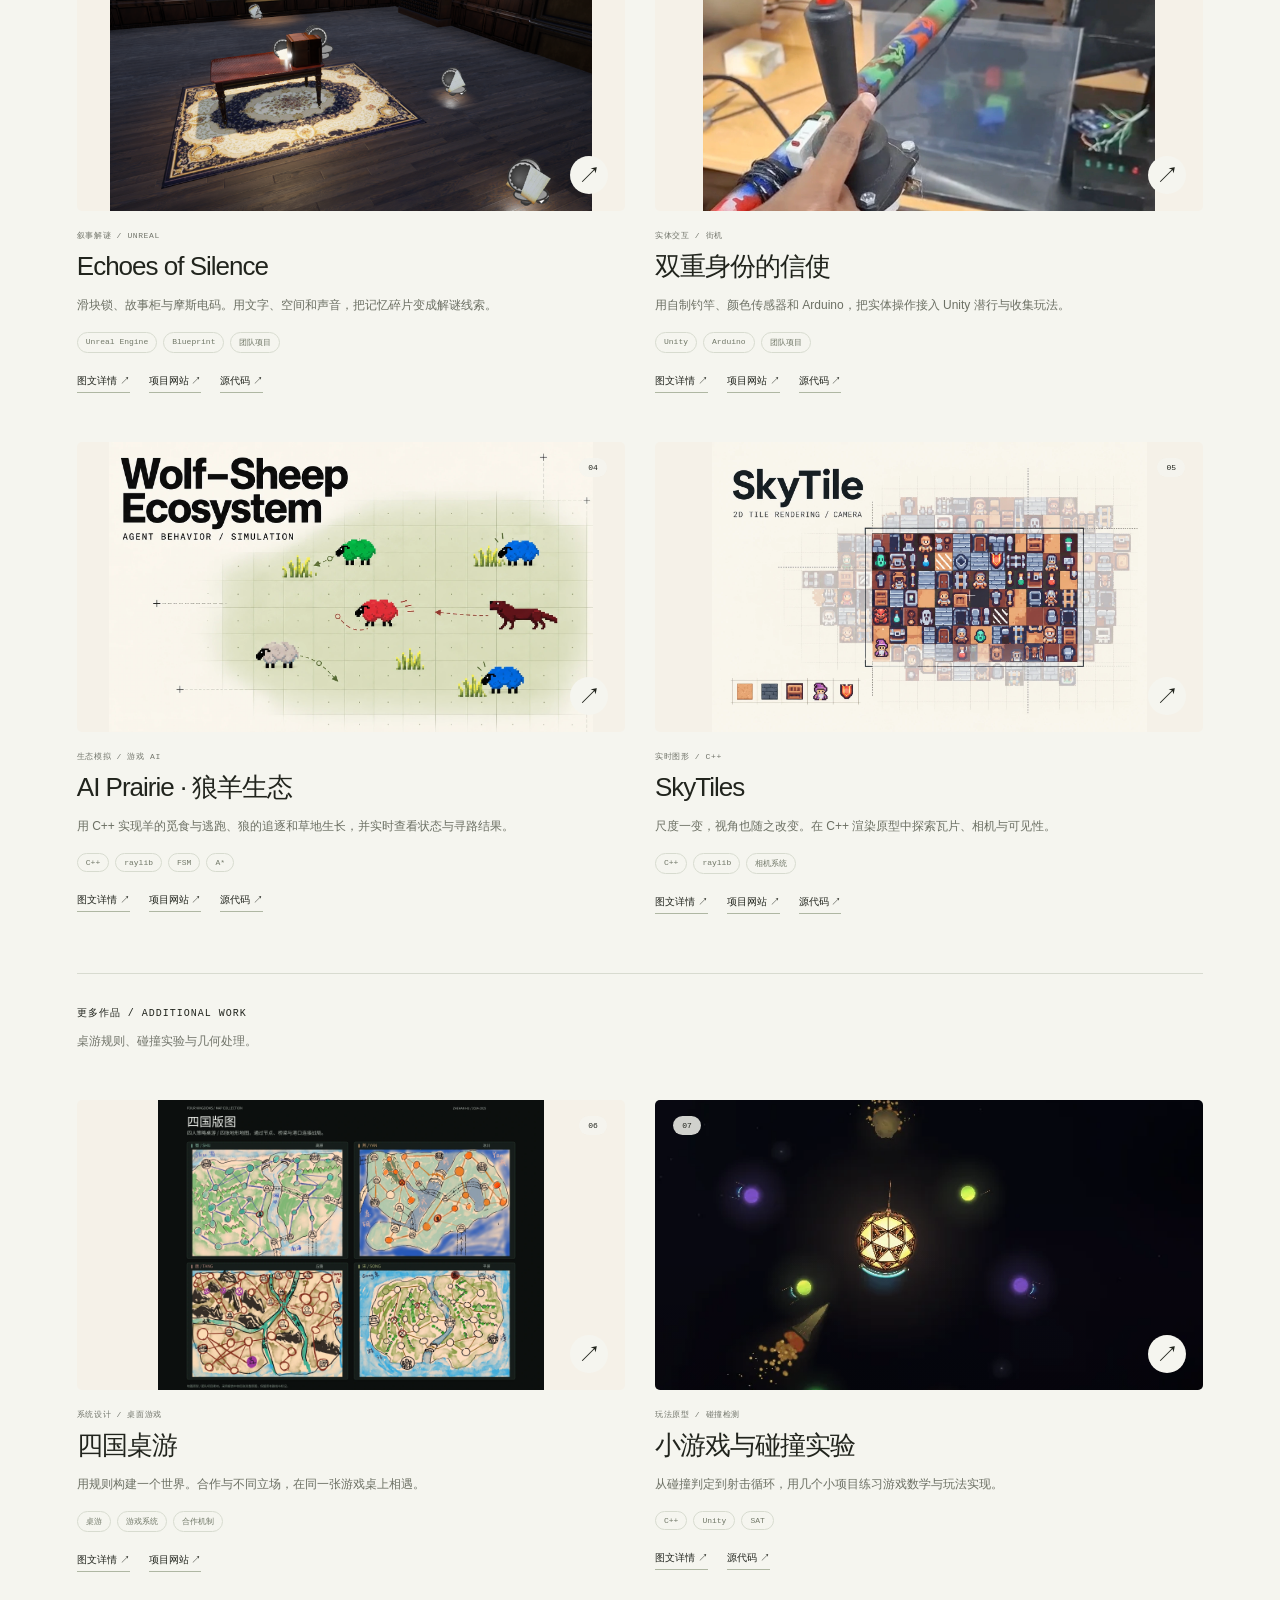
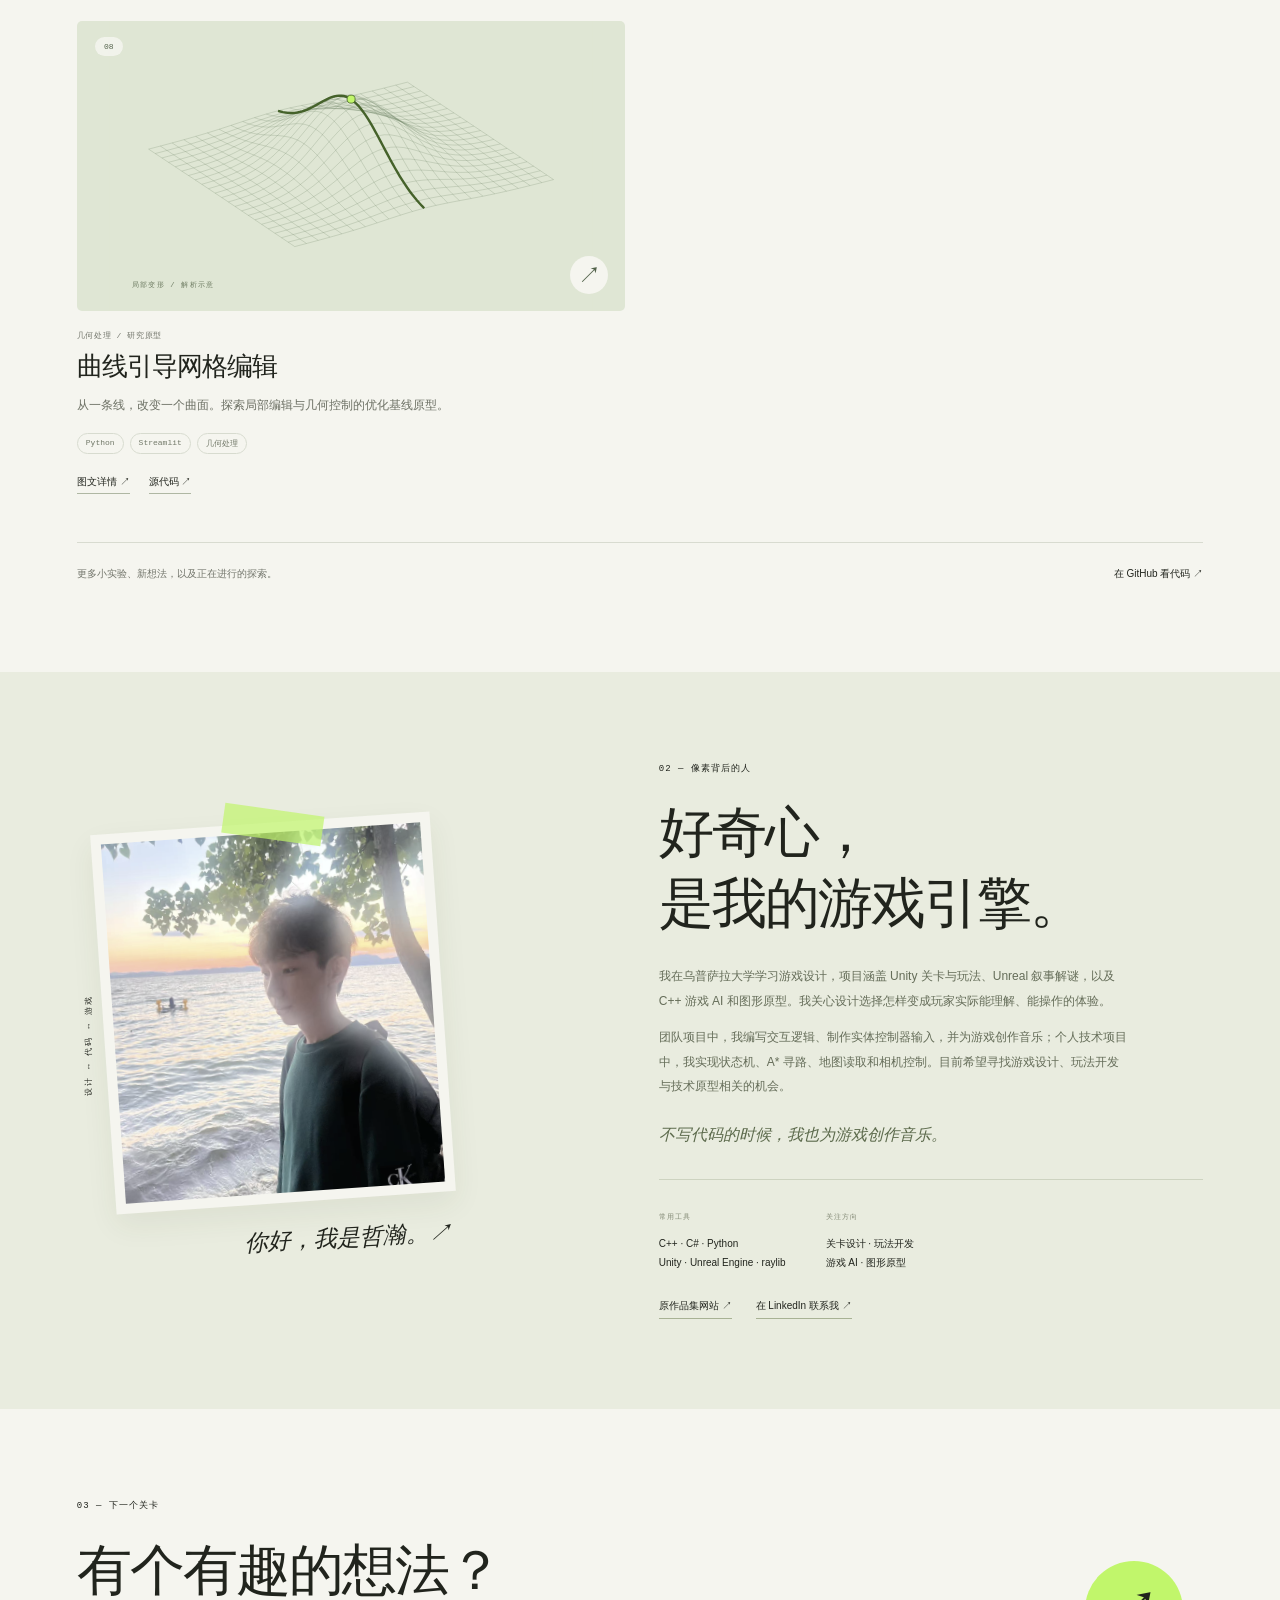
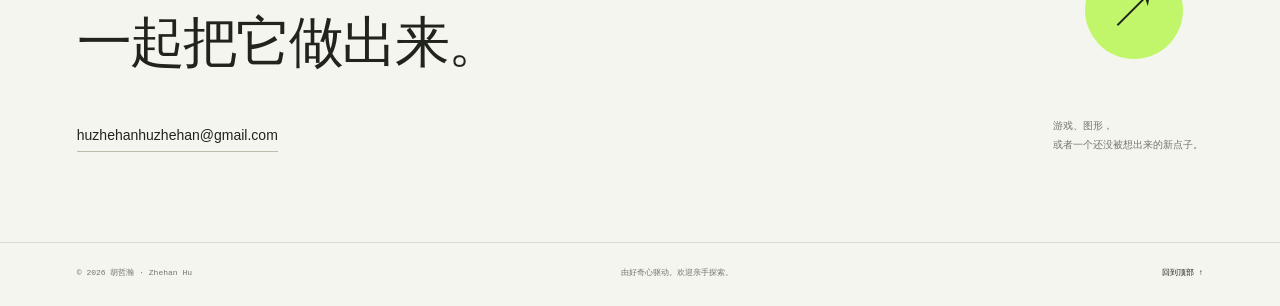
==== commit e7fb73c6: "添加项目像素粒子与周围动态，保留曲面和收集游戏" ====
--- a/index.html
+++ b/index.html
@@ -10,6 +10,7 @@
   <link rel="stylesheet" href="./style.css">
 </head>
 <body>
+  <canvas id="ambient" class="ambient-layer" aria-hidden="true"></canvas>
   <a class="skip" href="#work" data-i18n="skip">跳到精选作品</a>
   <header class="header wrap">
     <a class="brand" href="#home" aria-label="胡哲瀚的作品集首页"><span class="brand-symbol">zh<span>✳</span></span><span class="brand-name"><span data-i18n="name">胡哲瀚</span><br><small data-i18n="brand">游戏设计 · 开发</small></span></a>
@@ -25,25 +26,25 @@
     <section class="hero wrap" aria-labelledby="hero-title">
       <div class="hero-copy">
         <div class="eyebrow"><span class="tiny-cross" aria-hidden="true">+</span><span data-i18n="eyebrow">游戏设计 · 玩法开发 · 技术原型</span></div>
-        <h1 id="hero-title" data-i18n="heroTitle">让想象变成<br>可以<em>玩的世界。</em></h1>
-        <p class="hero-intro" data-i18n="heroIntro">我是胡哲瀚，毕业于乌普萨拉大学游戏设计专业。我用 Unity、Unreal 和 C++，把关卡、玩法和技术原型做成可玩的作品。</p>
-        <div class="hero-actions"><a class="button dark" href="#work"><span data-i18n="explore">探索我的作品</span><span aria-hidden="true">↓</span></a><span class="hero-note" data-i18n="heroNote">一点逻辑。<br>很多想象。</span></div>
+        <h1 id="hero-title" data-i18n="heroTitle">我是胡哲瀚。<br>做游戏，<em>写代码。</em></h1>
+        <p class="hero-intro" data-i18n="heroIntro">毕业于乌普萨拉大学游戏设计专业。我用 Unity、Unreal 和 C++ 做关卡、玩法和技术实验。下面可以看到游戏怎么玩、我做了什么，以及后来的改动。</p>
+        <div class="hero-actions"><a class="button dark" href="#work"><span data-i18n="explore">探索我的作品</span><span aria-hidden="true">↓</span></a><span class="hero-note" data-i18n="heroNote">右边可以玩。<br>往下看项目。</span></div>
       </div>
 
       <figure class="playground" id="playground" aria-labelledby="scene-caption">
         <div class="scene-top"><span><i class="live-dot" aria-hidden="true"></i><span data-i18n="liveWorld">一个实时运行的小世界</span></span><span id="world-mode" data-i18n="surfaceMode">01 / 曲面实验</span></div>
         <canvas id="world" tabindex="0" role="application" aria-label="Interactive geometric world. Press Play, then use arrow keys or W A S D to collect five green crystals. You can also click or tap a destination." aria-describedby="scene-hint"></canvas>
-        <div class="scene-sticker" aria-hidden="true"><span data-i18n="sticker">一个<br><em>可玩的世界</em></span><svg viewBox="0 0 60 40"><path d="M4 4Q25 36 55 25M44 18L56 25L46 34"/></svg></div>
+        <div class="scene-sticker" aria-hidden="true"><span data-i18n="sticker">收集 5 块<br><em>绿色碎片。</em></span><svg viewBox="0 0 60 40"><path d="M4 4Q25 36 55 25M44 18L56 25L46 34"/></svg></div>
         <div class="scene-hud" id="scene-hud" hidden><span class="hud-icon" aria-hidden="true">◆</span><span id="score">0 / 5</span><span class="hud-label" data-i18n="fragments">能量碎片</span><button id="restart" type="button" data-i18n="restart">重新开始 ↻</button></div>
         <div class="scene-controls"><button class="play-button" id="play" type="button"><span class="play-icon" aria-hidden="true">▶</span><span data-i18n="play">进入这个世界</span></button><button class="mesh-toggle" id="mesh-toggle" type="button" aria-pressed="false"><span aria-hidden="true">▧</span><span data-i18n="wireframe">线框模式</span></button><button class="motion-toggle" id="motion-toggle" type="button" aria-pressed="false" aria-label="暂停动画">Ⅱ</button></div>
         <figcaption id="scene-caption"><span id="scene-hint" data-i18n="sceneHint">移动鼠标，看看地形如何回应你。</span><span class="coordinates" aria-hidden="true" id="coordinates">x 0.00 · y 0.00</span></figcaption>
         <div class="scene-message" id="scene-message" role="status" aria-live="polite"></div>
       </figure>
-      <div class="hero-footer"><span data-i18n="heroFoot">用代码创造，也用人的视角思考。</span><span><span data-i18n="portfolio">作品集 / 2026</span> <span class="asterisk" aria-hidden="true">✳</span></span></div>
+      <div class="hero-footer"><span data-i18n="heroFoot">关卡设计 / 玩法实现 / 技术实验</span><span><span data-i18n="portfolio">作品集 / 2026</span> <span class="asterisk" aria-hidden="true">✳</span></span></div>
     </section>
 
     <section class="work wrap" id="work" aria-labelledby="work-title">
-      <div class="section-heading"><div><div class="eyebrow" data-i18n="workEyebrow">01 — 让想法落地</div><h2 id="work-title" data-i18n="workTitle">精选<em>作品。</em></h2></div><p data-i18n="workIntro">从世界如何运转，<br>到身处其中的感受。</p></div>
+      <div class="section-heading"><div><div class="eyebrow" data-i18n="workEyebrow">01 — 让想法落地</div><h2 id="work-title" data-i18n="workTitle">精选<em>作品。</em></h2></div><p data-i18n="workIntro">点开项目，看看玩法、<br>我的工作和改动过程。</p></div>
       <div class="filters" role="group" aria-label="按项目方向筛选"><button class="active" data-filter="all" aria-pressed="true" data-i18n="filterAll">全部项目 <sup>08</sup></button><button data-filter="systems" aria-pressed="false" data-i18n="filterSystems">图形与系统</button><button data-filter="games" aria-pressed="false" data-i18n="filterGames">游戏与交互</button></div>
       <div class="project-grid" id="project-grid"></div>
       <noscript><p>可以直接查看项目：<a href="./projects/limbo.html">Limbo</a>、<a href="./projects/echoes-of-silence.html">Echoes of Silence</a>、<a href="./projects/arcade.html">街机装置</a>、<a href="./projects/ai-prairie.html">AI Prairie</a>、<a href="./projects/skytiles.html">SkyTiles</a>、<a href="./projects/four-kingdoms.html">四国</a>、<a href="./projects/mini-games.html">小游戏</a>、<a href="./projects/mesh-editing.html">网格编辑</a>。</p></noscript>
@@ -60,6 +61,7 @@
   <footer class="footer wrap"><span>© <span id="year">2026</span> 胡哲瀚 · Zhehan Hu</span><span data-i18n="footerNote">由好奇心驱动。欢迎亲手探索。</span><a href="#home"><span data-i18n="backTop">回到顶部</span> ↑</a></footer>
   <script src="./content.js" defer></script>
   <script src="./world.js" defer></script>
+  <script src="./ambient.js" defer></script>
   <script src="./app.js" defer></script>
 </body>
 </html>
--- a/style.css
+++ b/style.css
@@ -11,3 +11,17 @@
 html[lang=zh-CN] .brand-name{font-size:12px;letter-spacing:1px}html[lang=zh-CN] .brand-name small{font-size:7px;letter-spacing:.5px}html[lang=zh-CN] .hero-intro{line-height:2;max-width:380px}html[lang=zh-CN] .scene-sticker{font:italic 19px/1.5 var(--sans);max-width:105px}.project h3 a{color:inherit}.project-image:focus-visible{outline:2px solid #668c3e;outline-offset:4px}.project-links{flex-wrap:wrap}.project h3{overflow-wrap:anywhere}.project-description{max-width:100%}html[lang=zh-CN] .about-copy>p{line-height:2.05}@media(max-width:500px){html[lang=zh-CN] .scene-sticker{font-size:14px;max-width:75px}html[lang=zh-CN] .brand-name{font-size:10px}html[lang=zh-CN] .brand-name small{font-size:6px}}
 
 .archive-link{margin-right:24px}
+
+/* Keep designed project covers complete at every card size. */
+.project-image.project-cover{background:#f5f1e8}
+.project-image.project-cover img{object-fit:contain;filter:none}
+.project-image.project-cover .image-fade{display:none}
+.project-image.project-cover .image-number{left:auto;right:18px}
+
+.project-group-heading{grid-column:1/-1;border-top:1px solid var(--line);padding-top:32px;margin-top:10px}.project-group-heading .eyebrow{font-size:10px}.project-group-heading p{margin:10px 0 0;color:var(--muted);font-size:12px}
+
+/* Keep the surrounding motion behind the content and out of the input layer. */
+body{isolation:isolate}.ambient-layer{position:fixed;inset:0;width:100%;height:100%;z-index:-1;pointer-events:none;contain:strict}.hero .scene-sticker{font-style:normal}.project-image:hover .image-action{transform:translate(2px,-2px)}.image-action{transition:transform .2s}
+html[lang=zh-CN] .hero h1{font-size:clamp(43px,4.9vw,70px);line-height:1.3}
+@media(max-width:760px){html[lang=zh-CN] .hero h1{font-size:clamp(34px,7vw,52px);letter-spacing:-1.5px}}
+@media(prefers-reduced-motion:reduce){.ambient-layer{display:none}}
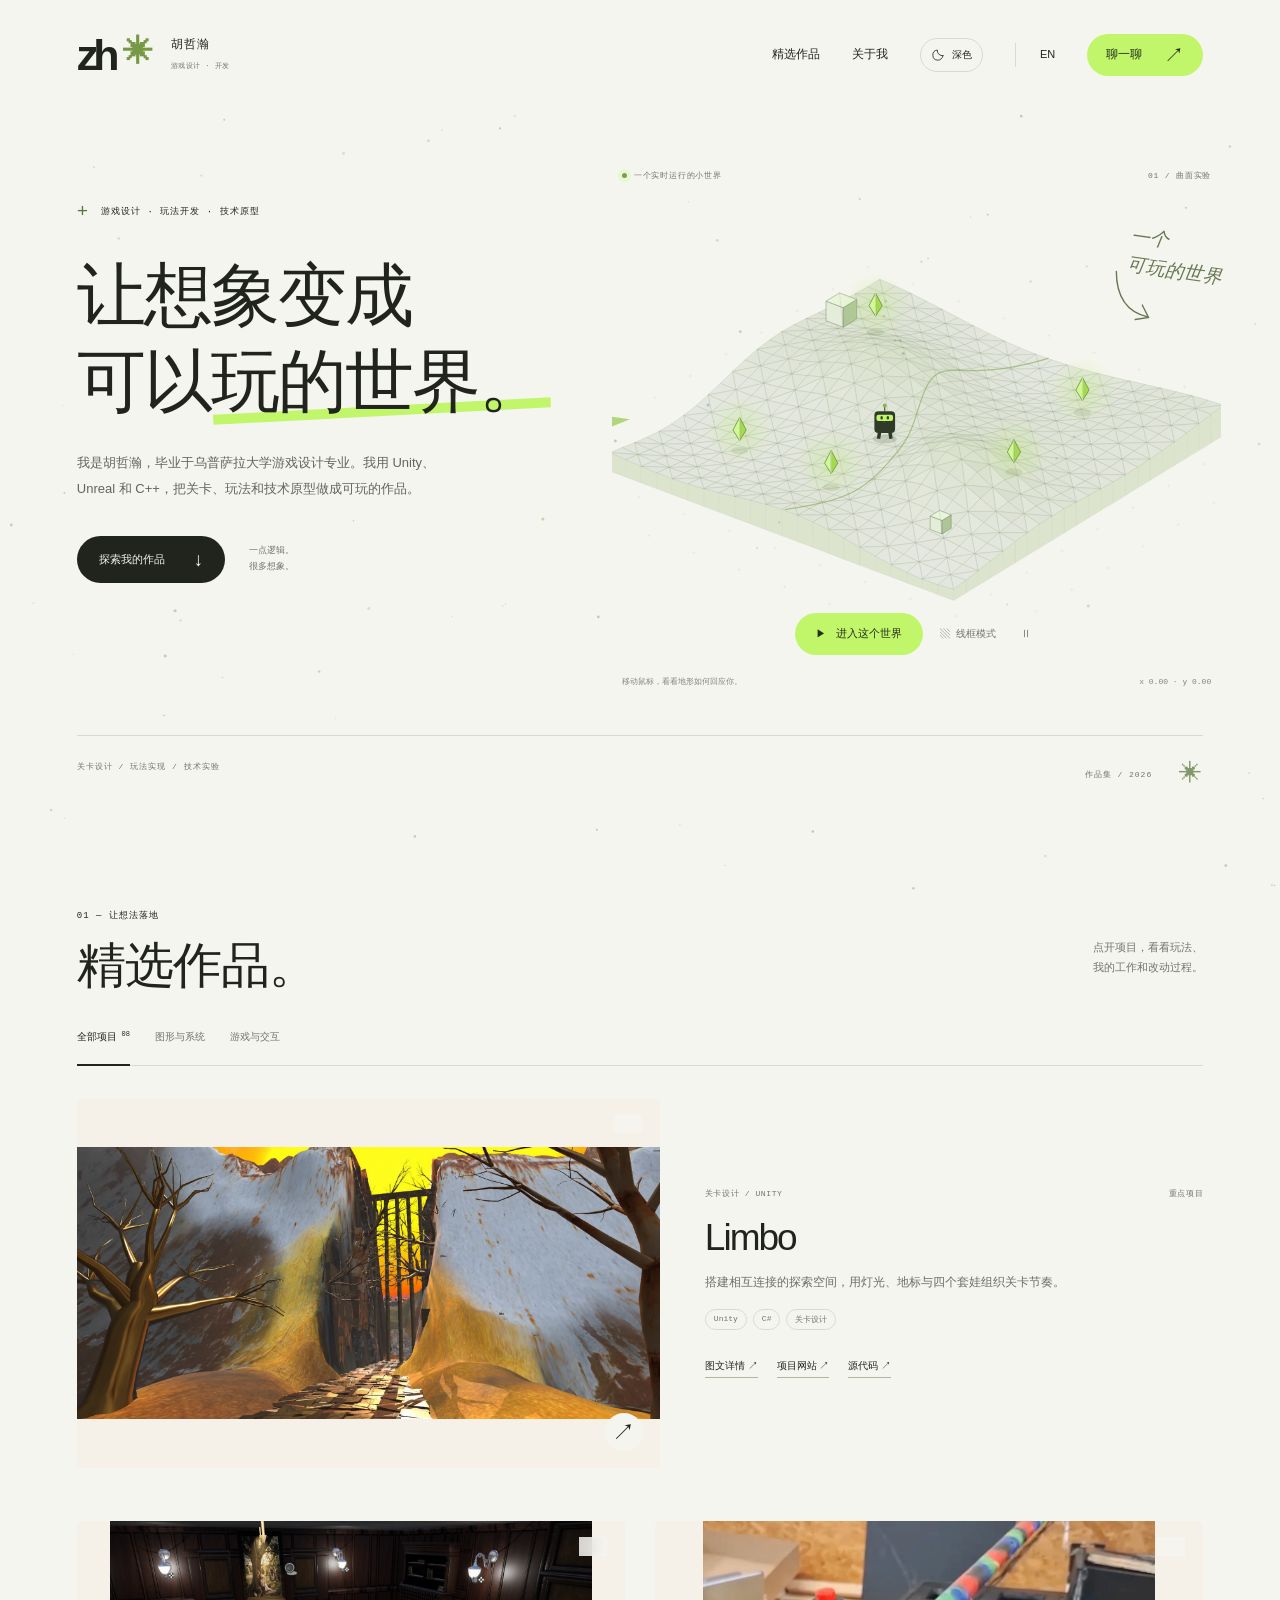
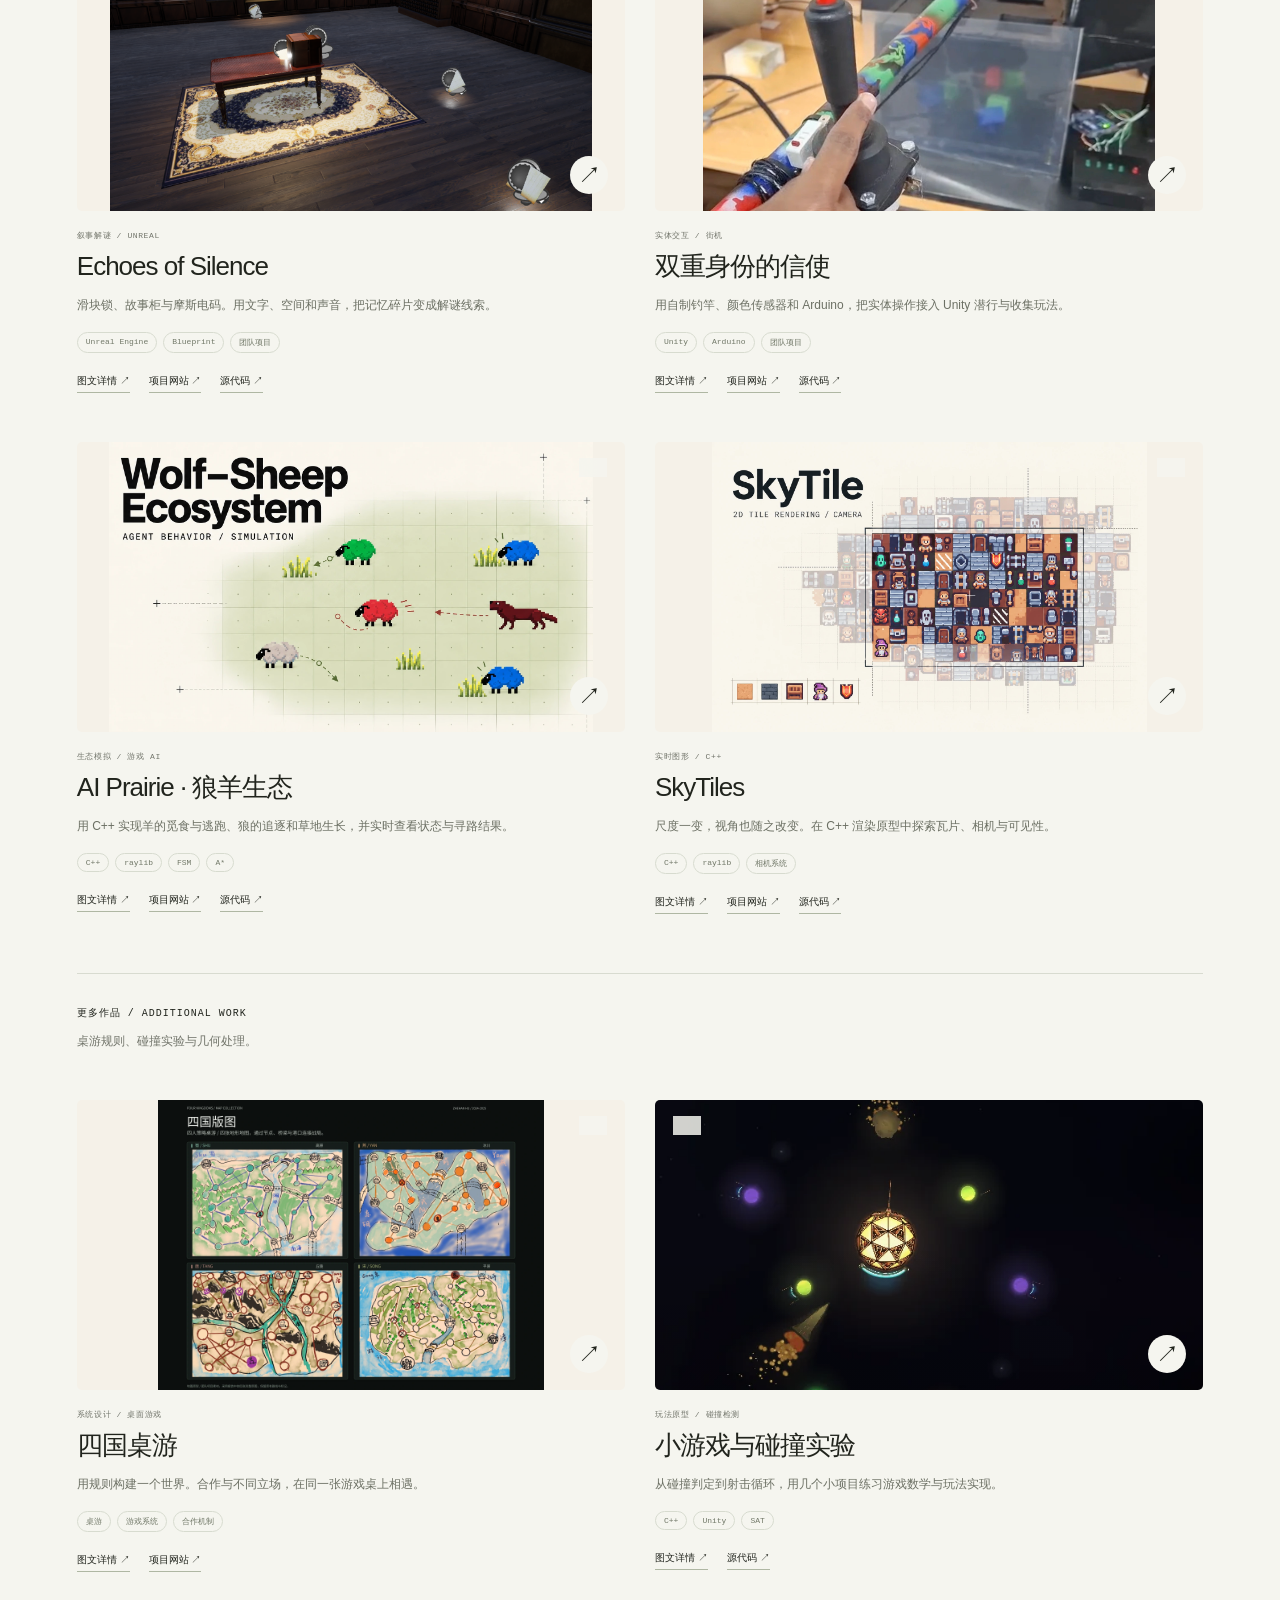
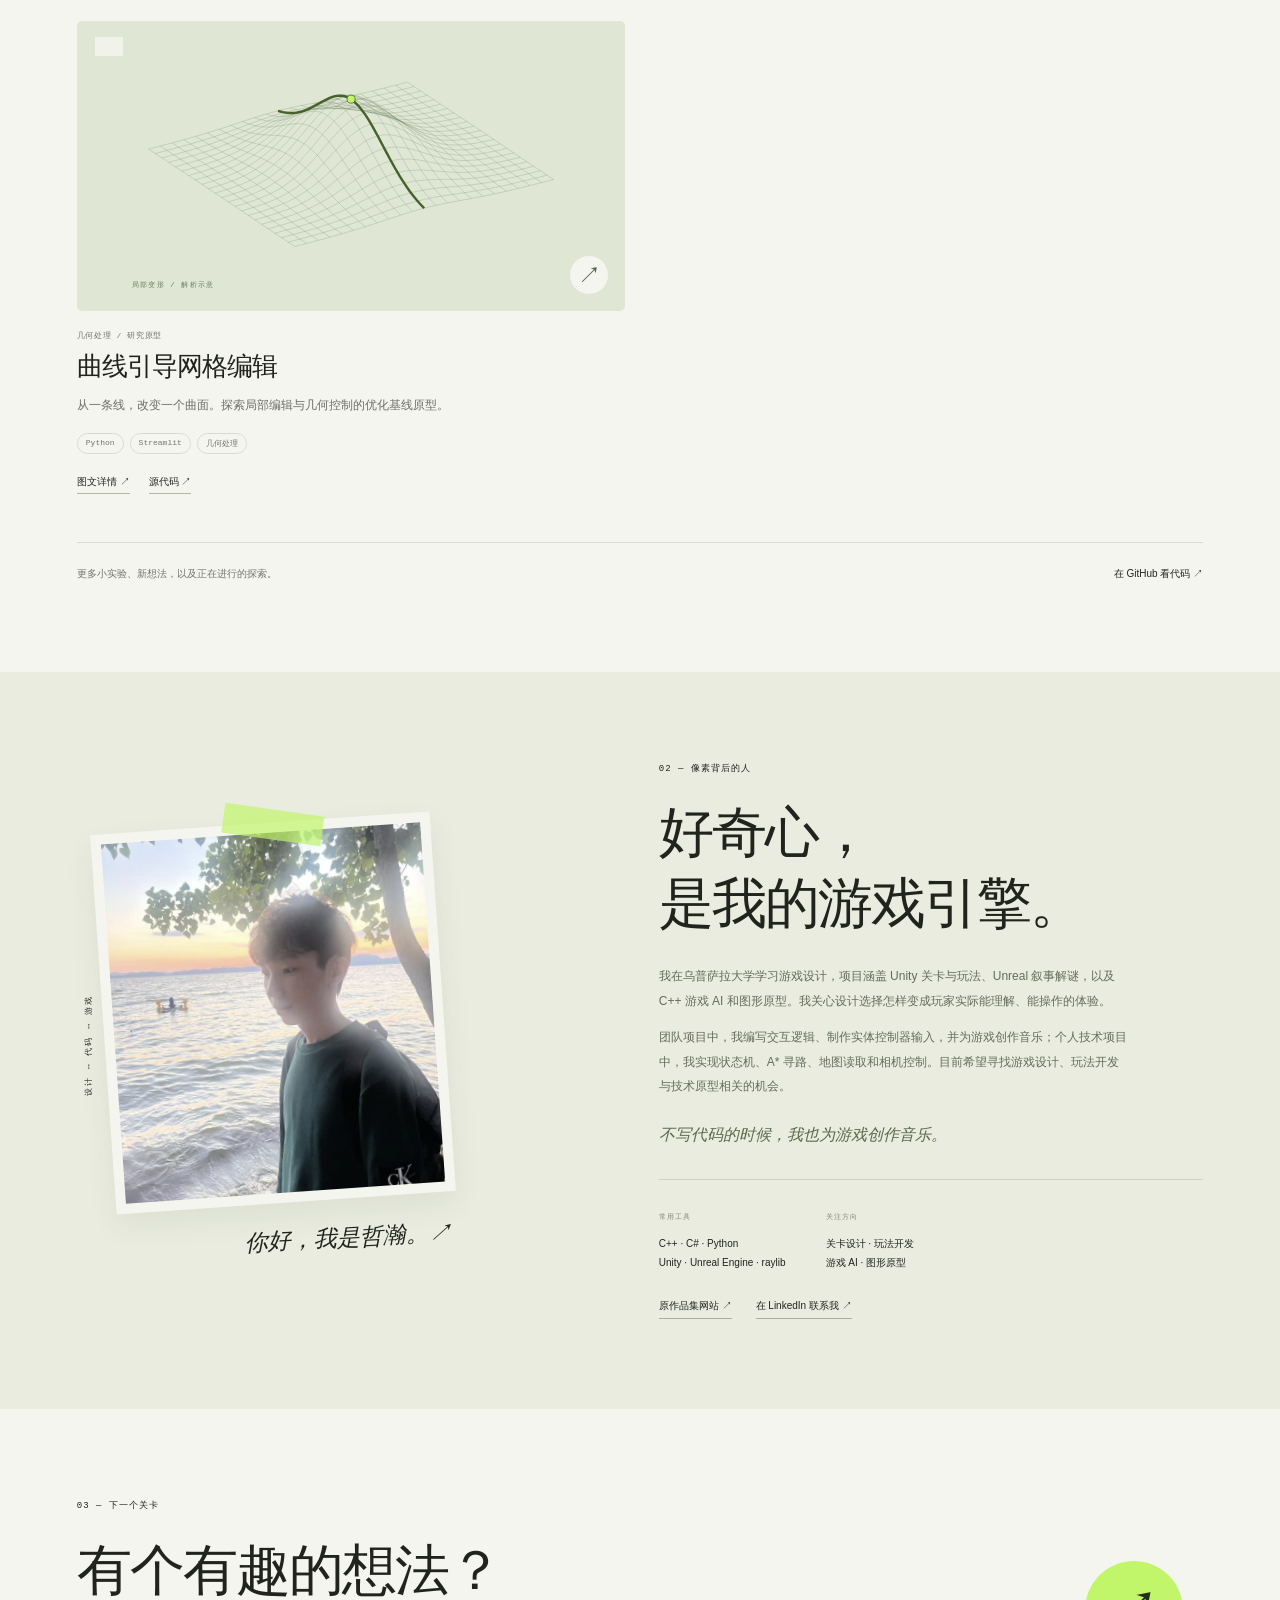
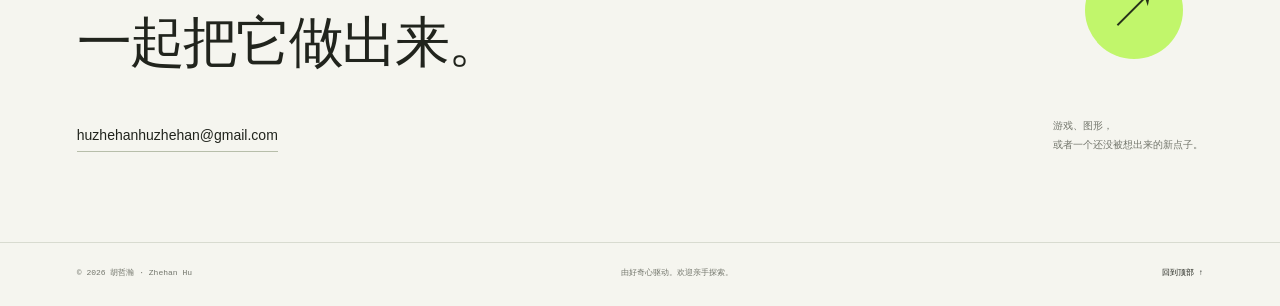
==== commit 8c7a67b0: "恢复原首页布局，加入深色切换和全站细粒子" ====
--- a/index.html
+++ b/index.html
@@ -7,6 +7,7 @@
   <meta name="description" content="胡哲瀚的游戏设计与开发作品集：Unity 关卡、Unreal 叙事解谜、Arduino 街机、C++ 游戏 AI 与图形技术原型。">
   <title>胡哲瀚 · 游戏设计与开发作品集</title>
   <link rel="icon" type="image/svg+xml" href="./assets/icon.svg">
+  <script src="./theme.js"></script>
   <link rel="stylesheet" href="./style.css">
 </head>
 <body>
@@ -17,6 +18,7 @@
     <nav aria-label="主导航">
       <a href="#work" data-i18n="navWork">精选作品</a>
       <a href="#about" data-i18n="navAbout">关于我</a>
+      <button class="theme-toggle" type="button" data-theme-toggle aria-label="切换到深色模式" aria-pressed="false"><svg class="theme-moon" viewBox="0 0 24 24" aria-hidden="true"><path d="M20.5 13.2A8.7 8.7 0 0 1 10.8 3.5a8.7 8.7 0 1 0 9.7 9.7Z"/></svg><svg class="theme-sun" viewBox="0 0 24 24" aria-hidden="true"><circle cx="12" cy="12" r="3.5"/><path d="M12 2v2m0 16v2M2 12h2m16 0h2M5 5l1.4 1.4m11.2 11.2L19 19M5 19l1.4-1.4M17.6 6.4 19 5"/></svg><span data-theme-label>深色</span></button>
       <button class="language" id="language" type="button" aria-label="Switch to English">EN</button>
       <a class="contact-nav" href="#contact"><span data-i18n="navContact">聊一聊</span><span aria-hidden="true">↗</span></a>
     </nav>
@@ -26,15 +28,15 @@
     <section class="hero wrap" aria-labelledby="hero-title">
       <div class="hero-copy">
         <div class="eyebrow"><span class="tiny-cross" aria-hidden="true">+</span><span data-i18n="eyebrow">游戏设计 · 玩法开发 · 技术原型</span></div>
-        <h1 id="hero-title" data-i18n="heroTitle">我是胡哲瀚。<br>做游戏，<em>写代码。</em></h1>
-        <p class="hero-intro" data-i18n="heroIntro">毕业于乌普萨拉大学游戏设计专业。我用 Unity、Unreal 和 C++ 做关卡、玩法和技术实验。下面可以看到游戏怎么玩、我做了什么，以及后来的改动。</p>
-        <div class="hero-actions"><a class="button dark" href="#work"><span data-i18n="explore">探索我的作品</span><span aria-hidden="true">↓</span></a><span class="hero-note" data-i18n="heroNote">右边可以玩。<br>往下看项目。</span></div>
+        <h1 id="hero-title" data-i18n="heroTitle">让想象变成<br>可以<em>玩的世界。</em></h1>
+        <p class="hero-intro" data-i18n="heroIntro">我是胡哲瀚，毕业于乌普萨拉大学游戏设计专业。我用 Unity、Unreal 和 C++，把关卡、玩法和技术原型做成可玩的作品。</p>
+        <div class="hero-actions"><a class="button dark" href="#work"><span data-i18n="explore">探索我的作品</span><span aria-hidden="true">↓</span></a><span class="hero-note" data-i18n="heroNote">一点逻辑。<br>很多想象。</span></div>
       </div>
 
       <figure class="playground" id="playground" aria-labelledby="scene-caption">
         <div class="scene-top"><span><i class="live-dot" aria-hidden="true"></i><span data-i18n="liveWorld">一个实时运行的小世界</span></span><span id="world-mode" data-i18n="surfaceMode">01 / 曲面实验</span></div>
         <canvas id="world" tabindex="0" role="application" aria-label="Interactive geometric world. Press Play, then use arrow keys or W A S D to collect five green crystals. You can also click or tap a destination." aria-describedby="scene-hint"></canvas>
-        <div class="scene-sticker" aria-hidden="true"><span data-i18n="sticker">收集 5 块<br><em>绿色碎片。</em></span><svg viewBox="0 0 60 40"><path d="M4 4Q25 36 55 25M44 18L56 25L46 34"/></svg></div>
+        <div class="scene-sticker" aria-hidden="true"><span data-i18n="sticker">一个<br><em>可玩的世界</em></span><svg viewBox="0 0 60 40"><path d="M4 4Q25 36 55 25M44 18L56 25L46 34"/></svg></div>
         <div class="scene-hud" id="scene-hud" hidden><span class="hud-icon" aria-hidden="true">◆</span><span id="score">0 / 5</span><span class="hud-label" data-i18n="fragments">能量碎片</span><button id="restart" type="button" data-i18n="restart">重新开始 ↻</button></div>
         <div class="scene-controls"><button class="play-button" id="play" type="button"><span class="play-icon" aria-hidden="true">▶</span><span data-i18n="play">进入这个世界</span></button><button class="mesh-toggle" id="mesh-toggle" type="button" aria-pressed="false"><span aria-hidden="true">▧</span><span data-i18n="wireframe">线框模式</span></button><button class="motion-toggle" id="motion-toggle" type="button" aria-pressed="false" aria-label="暂停动画">Ⅱ</button></div>
         <figcaption id="scene-caption"><span id="scene-hint" data-i18n="sceneHint">移动鼠标，看看地形如何回应你。</span><span class="coordinates" aria-hidden="true" id="coordinates">x 0.00 · y 0.00</span></figcaption>
--- a/style.css
+++ b/style.css
@@ -20,8 +20,54 @@
 
 .project-group-heading{grid-column:1/-1;border-top:1px solid var(--line);padding-top:32px;margin-top:10px}.project-group-heading .eyebrow{font-size:10px}.project-group-heading p{margin:10px 0 0;color:var(--muted);font-size:12px}
 
-/* Keep the surrounding motion behind the content and out of the input layer. */
-body{isolation:isolate}.ambient-layer{position:fixed;inset:0;width:100%;height:100%;z-index:-1;pointer-events:none;contain:strict}.hero .scene-sticker{font-style:normal}.project-image:hover .image-action{transform:translate(2px,-2px)}.image-action{transition:transform .2s}
-html[lang=zh-CN] .hero h1{font-size:clamp(43px,4.9vw,70px);line-height:1.3}
-@media(max-width:760px){html[lang=zh-CN] .hero h1{font-size:clamp(34px,7vw,52px);letter-spacing:-1.5px}}
+/* The original paper layout also has a charcoal theme. */
+:root{color-scheme:light;--copy:#62665b;--panel:#e9ecdf;--accent-ink:#263019}
+:root[data-theme=dark]{color-scheme:dark;--paper:#101310;--ink:#e8e9e1;--muted:#a1a79b;--line:#30382e;--copy:#b0b6a8;--panel:#191f19;--accent-ink:#263019}
+body{isolation:isolate}
+.ambient-layer{position:fixed;inset:0;width:100%;height:100%;z-index:3;pointer-events:none;contain:strict}
+.theme-toggle{display:inline-flex;align-items:center;justify-content:center;gap:7px;min-height:34px;padding:6px 10px;border:1px solid var(--line);border-radius:24px;background:transparent;font-size:10px;white-space:nowrap;transition:border-color .2s,background .2s}
+.theme-toggle:hover{background:var(--panel);border-color:var(--muted)}
+.theme-toggle svg{width:14px;height:14px;fill:none;stroke:currentColor;stroke-width:1.4;stroke-linecap:round;stroke-linejoin:round}
+.theme-toggle .theme-sun{display:none}
+[data-theme=dark] .theme-toggle .theme-moon{display:none}
+[data-theme=dark] .theme-toggle .theme-sun{display:block}
+.contact-nav,.play-button,.contact-orb{color:var(--accent-ink)}
+.image-number{color:#29301f}
+::selection{background:var(--green);color:#20271b}
+[data-theme=dark] .brand-symbol>span,[data-theme=dark] .tiny-cross{color:#b1ce8e}
+[data-theme=dark] .hero-intro,[data-theme=dark] .project-description,[data-theme=dark] .about-copy>p,[data-theme=dark] .dialog-body>p,[data-theme=dark] .dialog-body ul{color:var(--copy)}
+[data-theme=dark] .hero h1 em:after{background:#739745;height:7px}
+[data-theme=dark] .button.dark:hover{background:#c1f66b;color:#20271b}
+[data-theme=dark] .scene-sticker{color:#b0bd9f}
+[data-theme=dark] .scene-sticker path{stroke:#a1b48b}
+[data-theme=dark] .playground figcaption{color:var(--muted)}
+[data-theme=dark] .mesh-toggle[aria-pressed=true]{color:var(--green)}
+[data-theme=dark] .scene-hud{background:#171d17e8}
+[data-theme=dark] .scene-message{background:#171d17f2;box-shadow:0 10px 45px #0003}
+[data-theme=dark] .tag{color:#b5beaa;border-color:#3c4635}
+[data-theme=dark] .project-links a,[data-theme=dark] .project-links button{border-color:#617052}
+[data-theme=dark] .project-links a:hover,[data-theme=dark] .project-links button:hover{color:var(--green);border-color:var(--green)}
+[data-theme=dark] .about{background:var(--panel)}
+[data-theme=dark] .about-copy>p.music-note{color:#c4d2b5}
+[data-theme=dark] .skill-rows{border-color:var(--line)}
+[data-theme=dark] .skill-rows>div>span{color:var(--muted)}
+[data-theme=dark] .text-link,[data-theme=dark] .email{border-color:#58664b}
+[data-theme=dark] .portrait-frame{background:#283022;box-shadow:0 12px 30px #0003}
+[data-theme=dark] .photo-fallback{background:#252f20!important}
+[data-theme=dark] .photo-fallback:after{color:#b0c498}
+[data-theme=dark] .case-summary,[data-theme=dark] .case-lead,[data-theme=dark] .case-card p,[data-theme=dark] .case-comparison>p{color:var(--copy)}
+[data-theme=dark] .case-card{background:var(--panel)}
+[data-theme=dark] .case-card-index,[data-theme=dark] .case-flow li>span{color:#bdcea8}
+[data-theme=dark] .case-figure figcaption,[data-theme=dark] .case-controls thead,[data-theme=dark] .lightbox-toolbar{color:var(--muted)}
+[data-theme=dark] .zoom-image,[data-theme=dark] .case-hero .zoom-image{background:#1e251d}
+[data-theme=dark] .zoom-image>span{background:#171d17ed;color:var(--ink)}
+[data-theme=dark] .lightbox-toolbar>button{background:#293421;color:var(--ink)}
+[data-theme=dark] .case-flow{background:#1c241a;border-color:var(--line)}
+[data-theme=dark] .case-flow li{background:#1c241a;color:var(--ink);border-color:var(--line)}
+[data-theme=dark] .case-controls th,[data-theme=dark] .case-controls td{border-color:var(--line)}
+[data-theme=dark] .case-controls kbd{background:#242e1f;border-color:#3d4d33;color:#cad9b9}
+[data-theme=dark] .case-code{background:#181e16;border-color:var(--line);color:#c4d5b4}
+@media(max-width:760px){.header nav{gap:12px}.theme-toggle{gap:5px;padding:6px 9px}.language{padding-left:12px}}
+@media(max-width:430px){.header nav{gap:10px}.theme-toggle{width:33px;padding:7px}.theme-toggle [data-theme-label]{display:none}.header .contact-nav{gap:6px;padding:8px 10px}}
+@media(max-width:360px){.header{gap:10px}.brand,.brand-symbol,.header nav{flex-shrink:0}.brand-symbol,.contact-nav{white-space:nowrap}.header .brand-name{display:none}.header nav{gap:8px}.language{padding-left:8px}.hero h1{font-size:48px}html[lang=zh-CN] .hero h1{font-size:39px;letter-spacing:-1.5px}}
 @media(prefers-reduced-motion:reduce){.ambient-layer{display:none}}
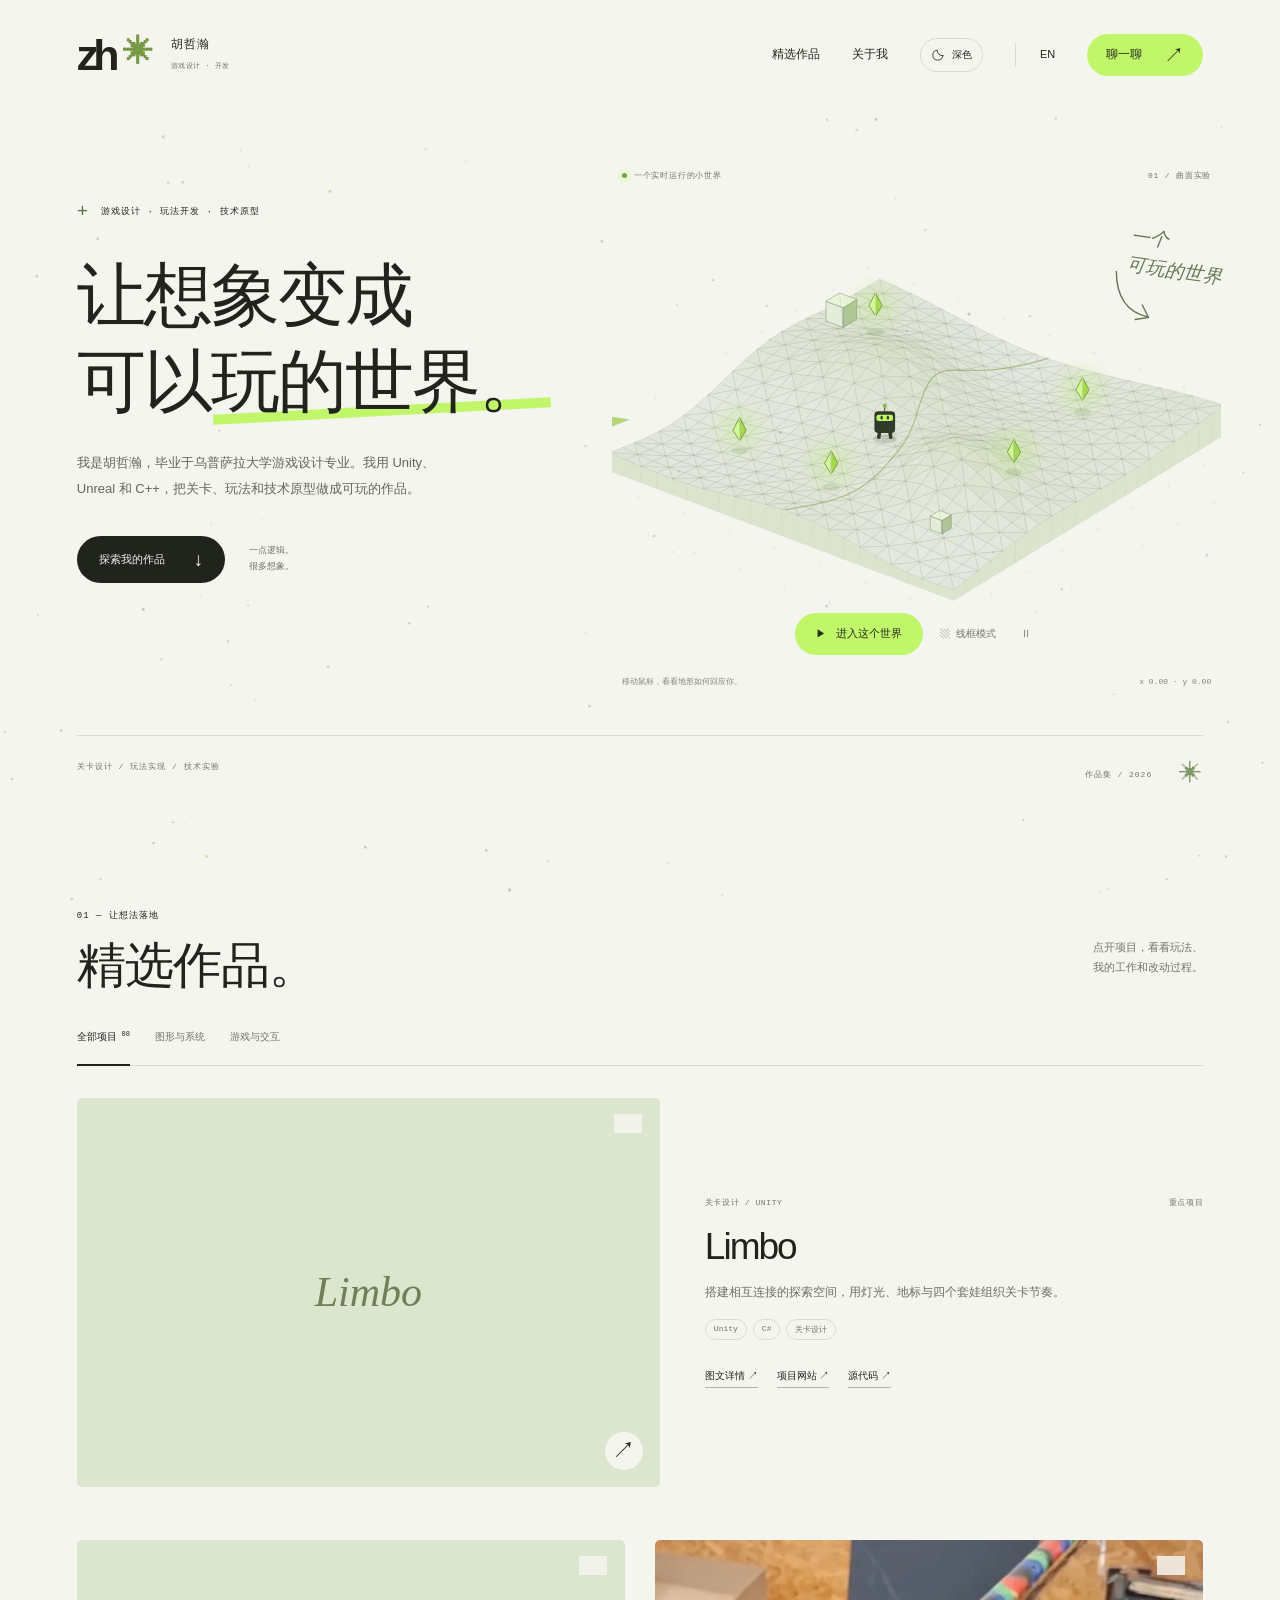
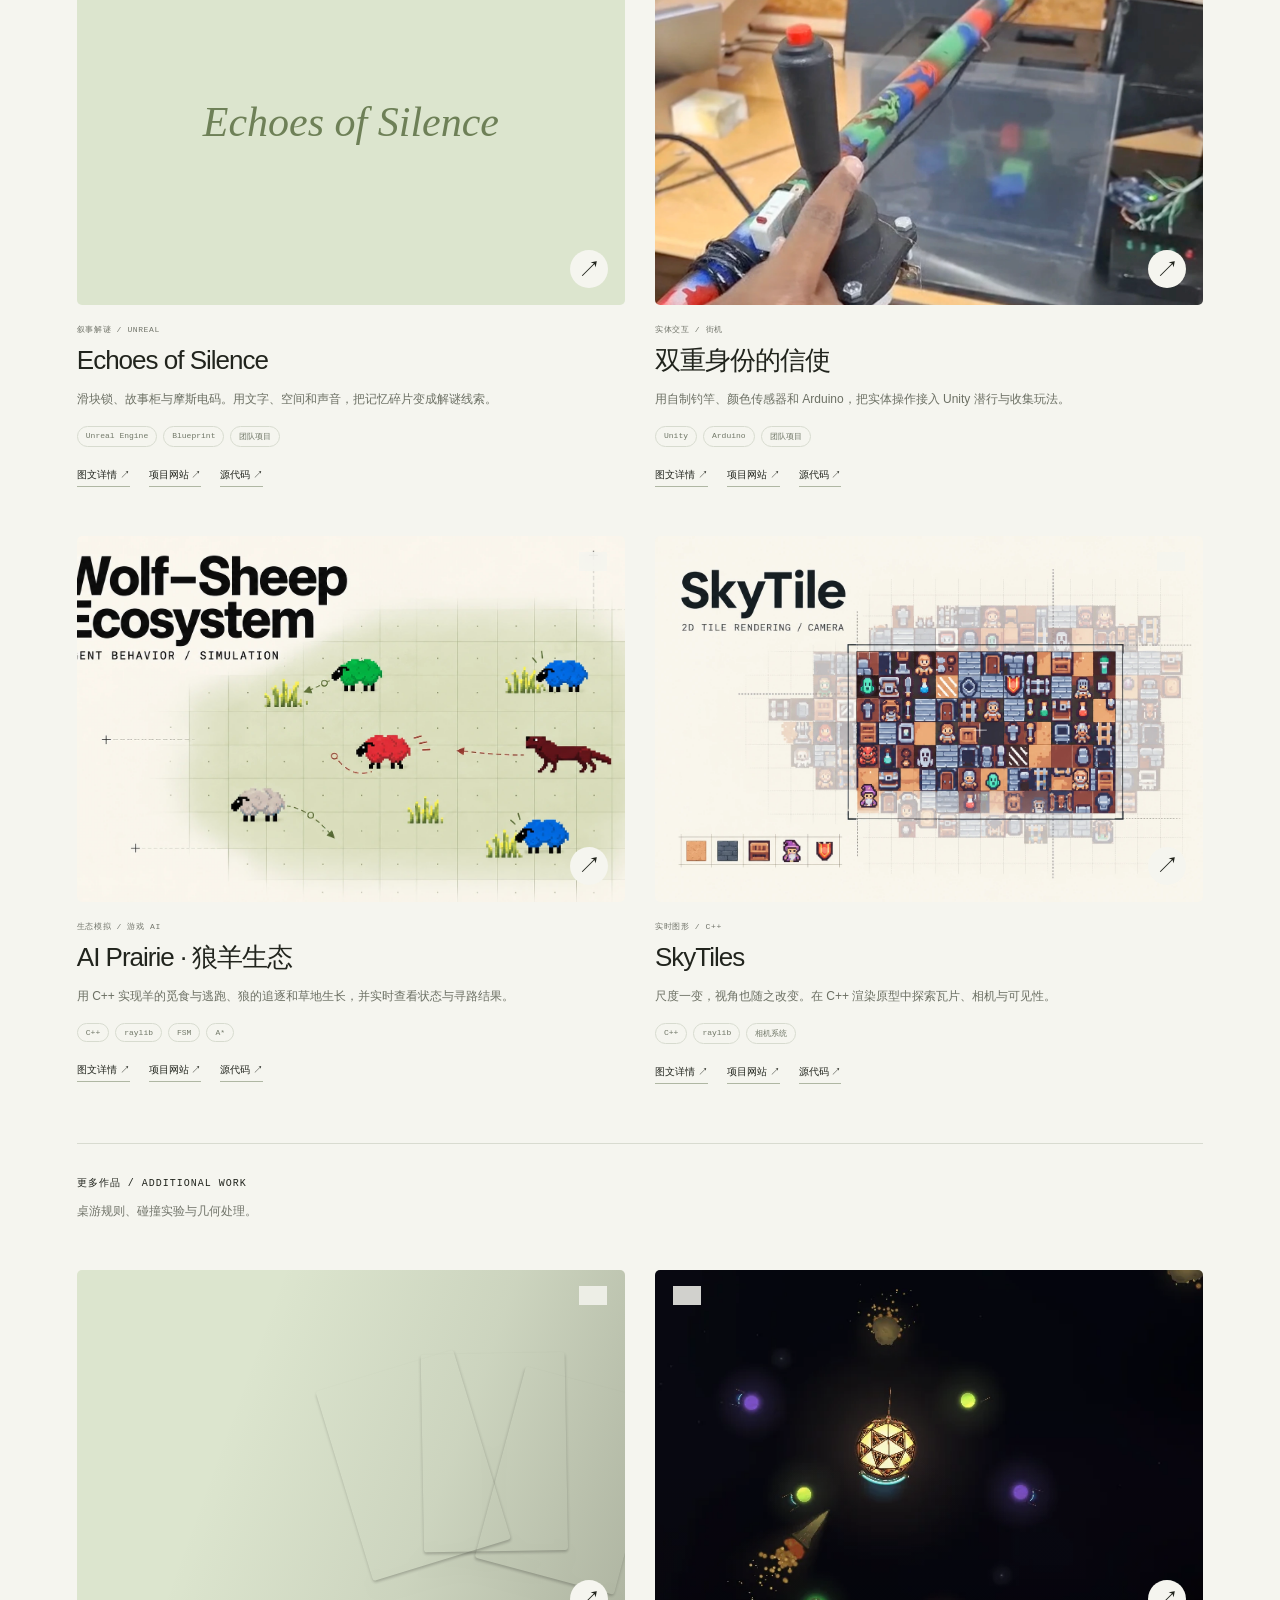
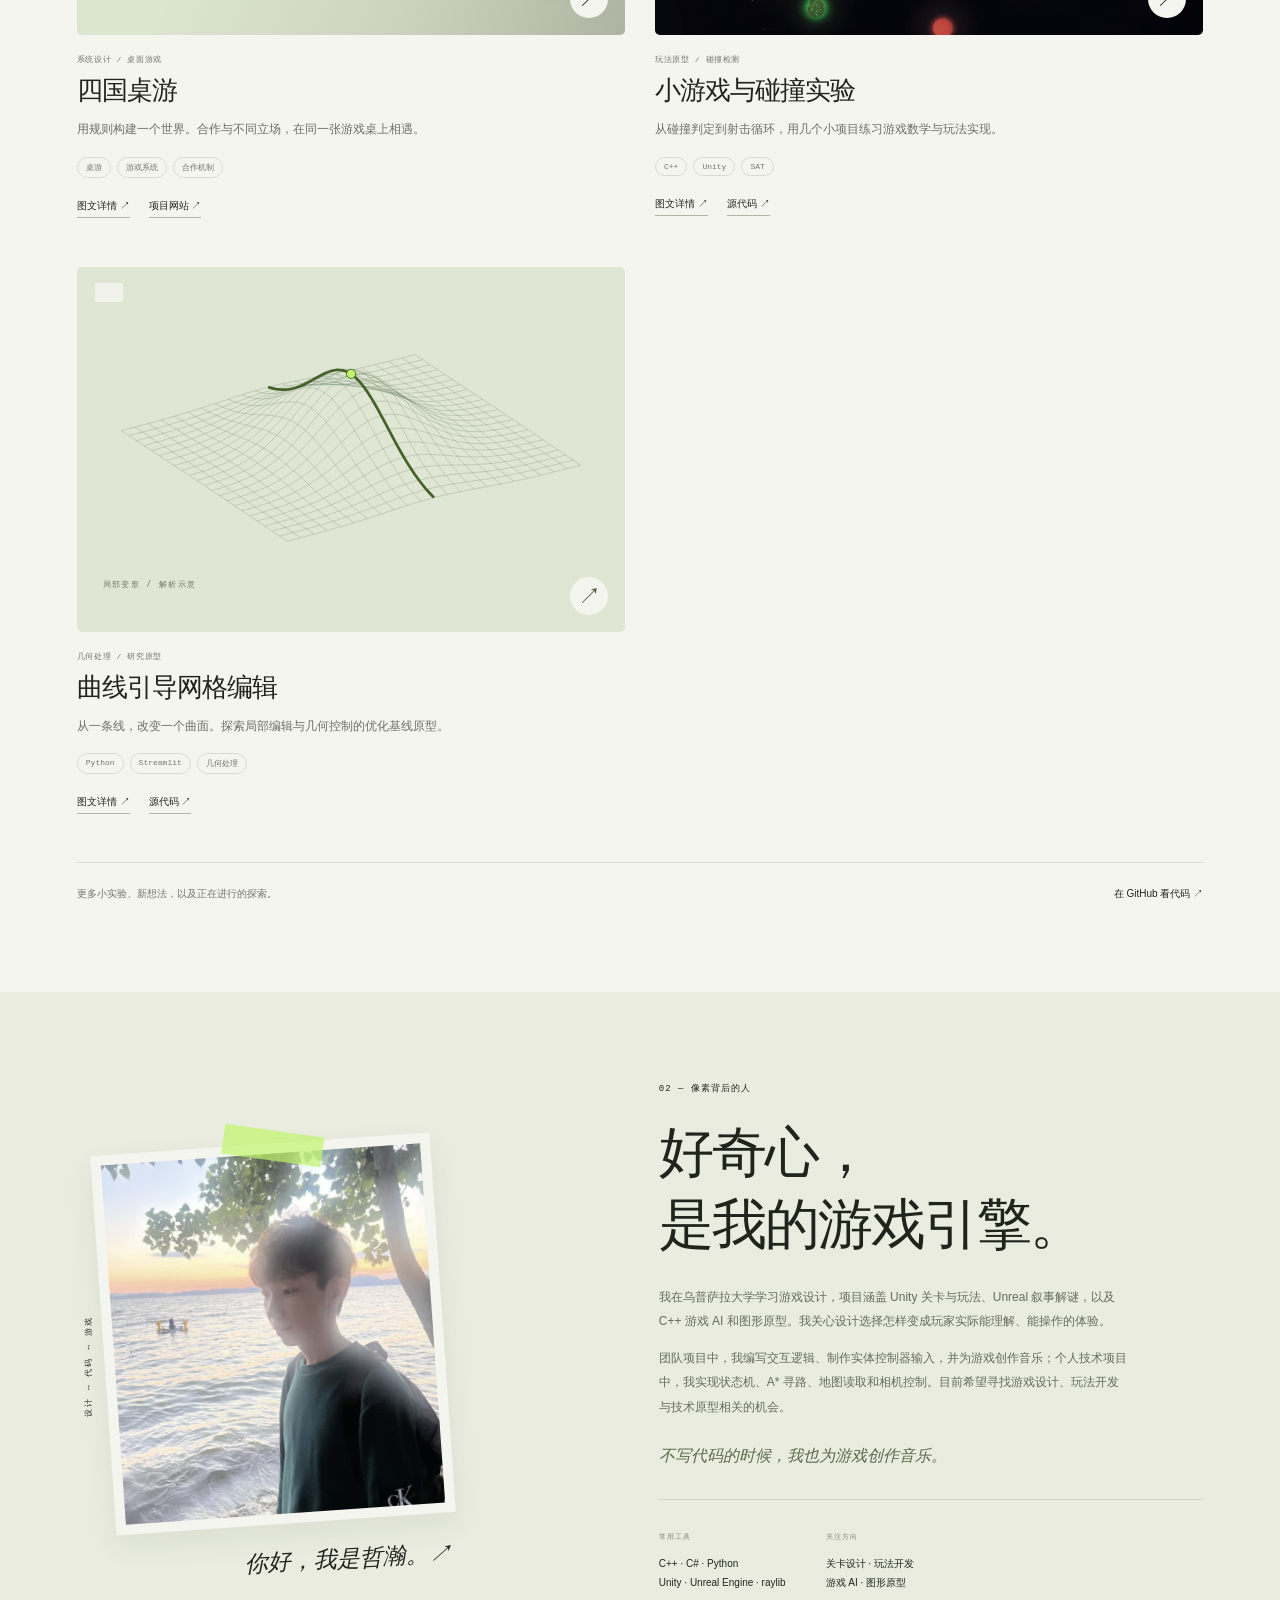
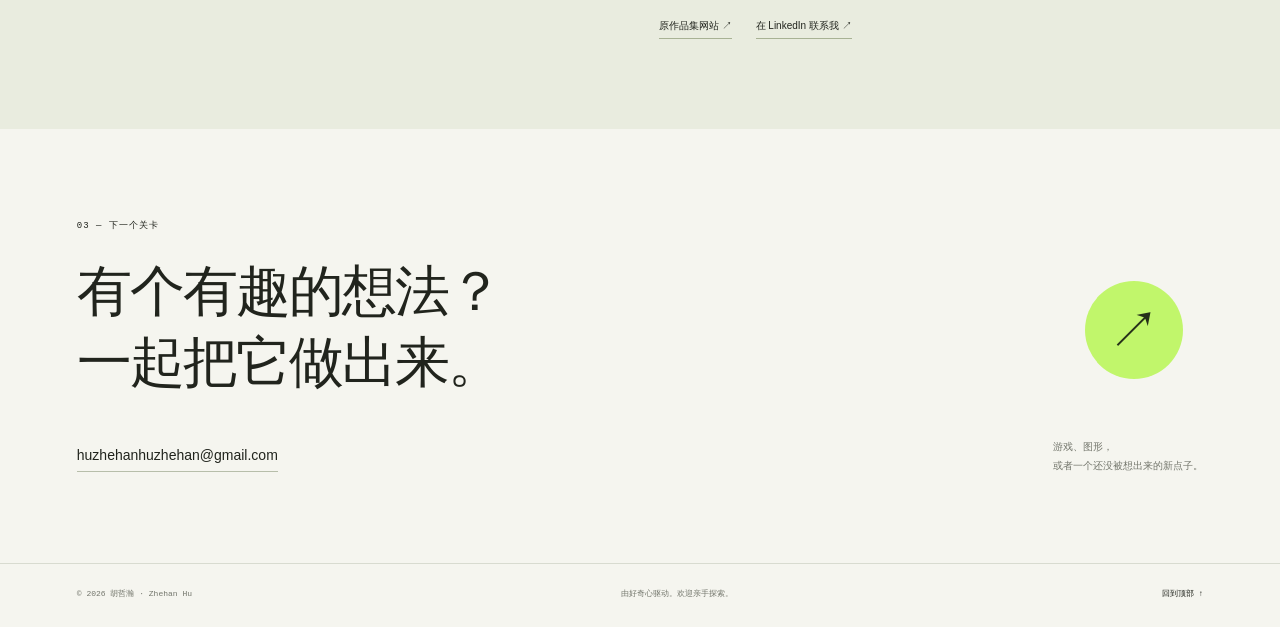
==== commit d108d7cb: "替换三项作品封面，统一图片比例并去除留白 更新分支的界面文件。GitHub Pages 设置已核对为仅从 main 发布；图片、八个详情页和生成脚本同步齐全并比对通过后，再合并至 main。" ====
--- a/index.html
+++ b/index.html
@@ -64,6 +64,7 @@
   <script src="./content.js" defer></script>
   <script src="./world.js" defer></script>
   <script src="./ambient.js" defer></script>
+  <script src="./covers.js" defer></script>
   <script src="./app.js" defer></script>
 </body>
 </html>
--- a/style.css
+++ b/style.css
@@ -1,20 +1,20 @@
 @charset "UTF-8";
 :root{--paper:#f5f5ef;--ink:#21241d;--muted:#72756b;--line:#d8dbd0;--green:#c1f66b;--white:#fff;--mono:"SFMono-Regular",Consolas,"Liberation Mono",monospace;--serif:Georgia,"Times New Roman",serif;--sans:-apple-system,BlinkMacSystemFont,"Segoe UI",Arial,"PingFang SC","Microsoft YaHei",sans-serif}
-*{box-sizing:border-box}html{scroll-behavior:smooth;scroll-padding-top:100px}body{margin:0;color:var(--ink);background:var(--paper);font:15px/1.6 var(--sans);-webkit-font-smoothing:antialiased}body.dialog-open{overflow:hidden}a{color:inherit;text-decoration:none}button,input{font:inherit}button{color:inherit;cursor:pointer}button,a{-webkit-tap-highlight-color:transparent}button:focus-visible,a:focus-visible,summary:focus-visible{outline:2px solid #56822b;outline-offset:5px}button{border:0}button:disabled{cursor:default}img{max-width:100%;display:block}::selection{background:var(--green);color:var(--ink)}.wrap{max-width:1440px;margin-inline:auto;padding-inline:6%}.skip{position:absolute;left:24px;top:-100px;z-index:20;background:var(--ink);color:white;padding:12px}.skip:focus{top:12px}.header{min-height:110px;display:flex;align-items:center;justify-content:space-between;gap:30px}.brand{display:flex;align-items:center;gap:18px}.brand-symbol{font-size:43px;font-weight:750;letter-spacing:-5px;line-height:1}.brand-symbol>span{font-size:30px;display:inline-block;margin-left:8px;transform:translateY(-8px);color:#779845;letter-spacing:0}.brand-name{font:10px/1.7 var(--mono);letter-spacing:.8px}.brand-name small{font:8px var(--mono);color:var(--muted);letter-spacing:.4px}.header nav{display:flex;gap:32px;align-items:center;font-size:12px}.header nav>a{transition:opacity .2s}.header nav>a:hover{opacity:.58}.language{font-size:11px;background:none;border-left:1px solid var(--line);padding:3px 0 3px 24px}.contact-nav{display:flex;gap:22px;align-items:center;background:var(--green);padding:11px 19px;border-radius:30px}.contact-nav>span:last-child{font-size:20px;line-height:1}.hero{padding-top:48px;display:grid;grid-template-columns:.95fr 1.05fr;column-gap:0;position:relative}.hero-copy{padding-top:45px;position:relative;z-index:2;pointer-events:none}.hero-copy a{pointer-events:auto}.eyebrow{font:9px/1.6 var(--mono);letter-spacing:1.45px;display:flex;align-items:center;gap:12px}.tiny-cross{font-size:19px;line-height:1;color:#5c763b}.hero h1{font:clamp(56px,6.3vw,94px)/1.03 var(--serif);letter-spacing:-5px;margin:30px -45px 25px 0;font-weight:400}.hero h1 em{position:relative;font-weight:400}.hero h1 em:after{content:"";display:block;position:absolute;height:10px;background:var(--green);bottom:4px;left:2px;right:-5px;z-index:-1;transform:rotate(-3deg)}.hero-intro{font-size:14px;line-height:1.85;max-width:325px;color:#62665b}.hero-actions{display:flex;gap:24px;align-items:center;margin-top:34px}.button{display:inline-flex;gap:29px;align-items:center;padding:14px 22px;border-radius:30px;font-size:11px}.button.dark{background:var(--ink);color:var(--paper)}.button.dark:hover{background:#424937}.button span:last-child{font-size:19px;line-height:1}.hero-note{font:9px/1.8 var(--mono);color:var(--muted)}.playground{margin:0 -18px 0 0;position:relative;min-width:0;align-self:start}.scene-top{display:flex;align-items:center;justify-content:space-between;gap:10px;padding:12px 10px;font:8px var(--mono);letter-spacing:.8px;color:var(--muted)}.scene-top>span:first-child{display:flex;align-items:center;gap:7px}.live-dot{display:inline-block;width:5px;height:5px;background:#78a245;border-radius:50%;box-shadow:0 0 0 4px #c1f66b32}.playground canvas{display:block;width:100%;height:425px;outline:none;cursor:crosshair;touch-action:pan-y;border-radius:12px}.playground canvas:focus-visible{outline:1px solid #9bb97e;outline-offset:-3px}.playground.is-playing canvas{touch-action:none}.scene-sticker{position:absolute;right:0;top:70px;font:italic 22px/1.05 var(--serif);transform:rotate(8deg);pointer-events:none;color:#687753}.scene-sticker em{font-weight:400}.scene-sticker svg{width:60px;display:block;transform:rotate(25deg);margin-left:-23px}.scene-sticker path{fill:none;stroke:#687753;stroke-width:1.4;stroke-linecap:round}.scene-controls{display:flex;align-items:center;justify-content:center;gap:12px;position:relative;margin-top:-5px}.play-button{display:flex;align-items:center;gap:10px;background:var(--green);border-radius:30px;padding:12px 21px;font-size:11px;transition:transform .2s,background .2s}.play-button:hover{transform:translateY(-2px);background:#b3ed57}.play-icon{font-size:10px}.mesh-toggle{font-size:10px;background:none;padding:8px 5px;display:flex;align-items:center;gap:6px;color:var(--muted)}.mesh-toggle[aria-pressed=true]{color:#3d681d}.motion-toggle{font-size:10px;background:none;padding:8px;color:var(--muted)}.playground figcaption{display:flex;justify-content:space-between;gap:12px;padding:20px 10px 0;color:#83877b;font:8px/1.7 var(--mono)}.coordinates{white-space:nowrap}.scene-hud{position:absolute;top:47px;left:12px;display:flex;align-items:center;gap:8px;font:10px var(--mono);background:#f5f5efdd;border:1px solid var(--line);backdrop-filter:blur(5px);padding:8px 12px;border-radius:8px}.scene-hud[hidden]{display:none}.hud-icon{color:#78a245}.hud-label{font-size:7px;color:var(--muted);letter-spacing:.7px}.scene-hud button{background:none;font:9px var(--mono);margin-left:12px;padding:4px}.scene-message{position:absolute;top:46%;left:50%;transform:translate(-50%,-50%);text-align:center;font:12px/1.7 var(--mono);padding:17px 25px;max-width:90%;width:max-content;pointer-events:none;background:#f5f5eff2;border:1px solid var(--line);border-radius:12px;opacity:0;transition:opacity .3s;box-shadow:0 10px 45px #242c1710;z-index:4}.scene-message.visible{opacity:1}.hero-footer{grid-column:1/-1;margin-top:47px;padding:25px 0 24px;border-top:1px solid var(--line);display:flex;justify-content:space-between;font:8px var(--mono);letter-spacing:1px;color:var(--muted)}.hero-footer>span:last-child{display:flex;align-items:center;gap:27px}.asterisk{font-size:23px;color:#83986a}.work{padding-top:97px;padding-bottom:90px}.section-heading{display:flex;justify-content:space-between;gap:30px;align-items:end}.section-heading h2{margin:15px 0 0;font:normal clamp(42px,4.6vw,66px)/1.07 var(--serif);letter-spacing:-2.7px}h2 em{font-weight:400}.section-heading>p{font-size:11px;line-height:1.8;color:var(--muted);padding-bottom:2px}.filters{display:flex;gap:25px;flex-wrap:wrap;margin:34px 0 32px;padding-bottom:16px;border-bottom:1px solid var(--line)}.filters button{background:none;font-size:10px;padding:4px 0;color:var(--muted);position:relative}.filters button.active{color:var(--ink)}.filters button.active:after{content:"";position:absolute;bottom:-17px;left:0;right:0;height:2px;background:var(--ink)}.filters sup{font:7px var(--mono);margin-left:2px}.project-grid{display:grid;grid-template-columns:1fr 1fr;gap:49px 30px}.project{min-width:0;animation:reveal .4s ease both}.project[hidden]{display:none}.project.featured{grid-column:1/-1;display:grid;grid-template-columns:1.17fr 1fr;gap:45px;margin-bottom:4px;align-items:center}.project.featured .project-image{height:370px}.project-image{position:relative;overflow:hidden;display:block;width:100%;height:290px;background:#e4e8dc;border-radius:5px;cursor:pointer;text-align:left;padding:0}.project-image img{width:100%;height:100%;object-fit:cover;transition:transform .7s cubic-bezier(.2,.6,.3,1);filter:saturate(.76)}.project-image:hover img{transform:scale(1.045);filter:saturate(1)}.image-fade{position:absolute;inset:0;background:linear-gradient(180deg,#0000 45%,#0002)}.image-number{position:absolute;left:18px;top:16px;min-width:28px;text-align:center;padding:5px 7px;background:#f5f5efd9;border-radius:30px;font:8px var(--mono);backdrop-filter:blur(8px)}.image-action{position:absolute;right:17px;bottom:17px;width:38px;height:38px;display:grid;place-content:center;background:var(--paper);border-radius:50%;font-size:23px;transition:transform .25s}.project-image:hover .image-action{transform:rotate(45deg)}.project-meta{display:flex;justify-content:space-between;gap:16px;margin-top:19px;align-items:center;font:8px var(--mono);color:var(--muted);letter-spacing:.6px}.project.featured .project-meta{margin-top:0}.project h3{font:normal 31px/1.15 var(--serif);letter-spacing:-1px;margin:11px 0 12px}.project.featured h3{font-size:51px;letter-spacing:-2px;max-width:360px;margin-top:18px}.project-description{font-size:12px;line-height:1.85;color:#6c7064;margin:0 0 16px;max-width:400px}.tags{display:flex;flex-wrap:wrap;gap:6px;font:8px var(--mono)}.tag{border:1px solid #d7dbcf;border-radius:20px;padding:4px 8px;color:#717868}.project-links{display:flex;gap:19px;align-items:center;margin-top:17px;font-size:10px}.project-links a,.project-links button{border-bottom:1px solid #afb7a3;padding:3px 0;background:none;font:inherit;display:inline-block}.project-links a:hover,.project-links button:hover{color:#5c7833;border-color:#5c7833}.featured .project-links{margin-top:25px}.mesh-art{background:#dfe6d4;position:relative;color:#53634b}.mesh-art svg{width:100%;height:100%}.mesh-art .mesh-art-caption{position:absolute;left:25px;bottom:21px;font:8px var(--mono);letter-spacing:1px}.art-image{object-fit:cover}.work-bottom{border-top:1px solid var(--line);margin-top:48px;padding-top:23px;display:flex;justify-content:space-between;gap:20px;font-size:10px;color:var(--muted)}.work-bottom>a{color:var(--ink)}.about{background:#e9ecdf;padding:90px 0;overflow:hidden}.about-layout{display:grid;grid-template-columns:.8fr 1fr;gap:13%;align-items:center}.about-visual{position:relative;max-width:340px;margin-left:26px}.portrait-frame{position:relative;transform:rotate(-4deg);padding:10px;background:var(--paper);box-shadow:0 12px 30px #39432312}.portrait-frame img{height:360px;width:100%;object-fit:cover;object-position:center 30%;filter:saturate(.7)}.portrait-tape{position:absolute;top:-13px;left:39%;width:100px;height:30px;background:#c1f66bb3;transform:rotate(12deg)}.portrait-note{font:italic 23px var(--serif);display:block;text-align:right;margin:23px -9px 0 0;transform:rotate(-3deg)}.orbit-label{font:8px var(--mono);letter-spacing:2px;position:absolute;left:-65px;top:50%;transform:rotate(-90deg)}.about h2{font:normal clamp(40px,4.2vw,58px)/1.07 var(--serif);letter-spacing:-2px;margin:21px 0 24px}.about-copy>p{font-size:12px;line-height:1.9;color:#656d59;max-width:470px}.about-copy>p.music-note{font:italic 16px/1.6 var(--serif);color:#5c6a4c;margin-top:20px}.skill-rows{display:flex;gap:40px;border-top:1px solid #cdd3c0;margin:27px 0 20px;padding-top:22px}.skill-rows>div>span{font:7px var(--mono);letter-spacing:1px;color:#808773}.skill-rows p{font-size:10px;line-height:1.9;margin:8px 0 0}.text-link{display:inline-block;font-size:10px;padding:4px 0;border-bottom:1px solid #a8b294}.contact{padding-top:90px;padding-bottom:78px}.contact-main{display:flex;align-items:center;justify-content:space-between;gap:25px}.contact h2{font:normal clamp(45px,5.3vw,76px)/1.08 var(--serif);letter-spacing:-3px;margin:22px 0 28px}.contact-orb{width:98px;height:98px;display:grid;place-items:center;background:var(--green);border-radius:50%;margin-right:20px;flex-shrink:0;transition:transform .3s}.contact-orb span{font-size:52px;font-weight:200;line-height:1;transition:transform .3s}.contact-orb:hover{transform:scale(1.06)}.contact-orb:hover span{transform:rotate(45deg)}.contact-bottom{display:flex;justify-content:space-between;gap:20px;align-items:center}.email{font-size:14px;padding:5px 0;border-bottom:1px solid #b7beaa;word-break:break-word}.contact-bottom>p{font-size:10px;color:var(--muted);line-height:1.9;max-width:200px}.footer{display:flex;justify-content:space-between;gap:20px;align-items:center;padding-top:24px;padding-bottom:25px;border-top:1px solid var(--line);font:8px/1.6 var(--mono);color:var(--muted)}.footer>a{color:var(--ink)}.project-dialog{width:min(850px,92vw);max-height:90vh;padding:0;border:0;border-radius:12px;color:var(--ink);background:var(--paper);box-shadow:0 30px 100px #0004}.project-dialog::backdrop{background:#1a2419aa;backdrop-filter:blur(5px)}.dialog-close{position:sticky;top:16px;float:right;margin:16px 16px -54px 0;width:38px;height:38px;background:var(--paper);border:1px solid var(--line);border-radius:50%;font-size:25px;z-index:2;line-height:1}.dialog-image{width:100%;height:310px;object-fit:cover;background:#e4e8dc}.dialog-body{padding:32px 40px 40px}.dialog-body .eyebrow{font-size:9px}.dialog-body h2{font:43px/1.1 var(--serif);letter-spacing:-1.5px;margin:13px 0 20px}.dialog-body>p{font-size:13px;color:#626b57;line-height:1.9}.dialog-body ul{padding-left:18px;font-size:12px;color:#626b57;line-height:1.9;margin:18px 0 24px}.dialog-body .project-links{font-size:12px;gap:25px}.dialog-label{font:8px var(--mono);margin-top:25px;letter-spacing:1px}.photo-fallback{background:#dce5ce!important;display:grid;place-items:center}.photo-fallback:after{content:attr(data-label);font:italic 42px var(--serif);color:#6e8057}.photo-fallback img{display:none}.reveal{opacity:0;transform:translateY(18px);transition:opacity .7s,transform .7s}.reveal.in-view{opacity:1;transform:translateY(0)}@keyframes reveal{from{opacity:0;transform:translateY(12px)}to{opacity:1;transform:translateY(0)}}
+*{box-sizing:border-box}html{scroll-behavior:smooth;scroll-padding-top:100px}body{margin:0;color:var(--ink);background:var(--paper);font:15px/1.6 var(--sans);-webkit-font-smoothing:antialiased}body.dialog-open{overflow:hidden}a{color:inherit;text-decoration:none}button,input{font:inherit}button{color:inherit;cursor:pointer}button,a{-webkit-tap-highlight-color:transparent}button:focus-visible,a:focus-visible,summary:focus-visible{outline:2px solid #56822b;outline-offset:5px}button{border:0}button:disabled{cursor:default}img{max-width:100%;display:block}::selection{background:var(--green);color:var(--ink)}.wrap{max-width:1440px;margin-inline:auto;padding-inline:6%}.skip{position:absolute;left:24px;top:-100px;z-index:20;background:var(--ink);color:white;padding:12px}.skip:focus{top:12px}.header{min-height:110px;display:flex;align-items:center;justify-content:space-between;gap:30px}.brand{display:flex;align-items:center;gap:18px}.brand-symbol{font-size:43px;font-weight:750;letter-spacing:-5px;line-height:1}.brand-symbol>span{font-size:30px;display:inline-block;margin-left:8px;transform:translateY(-8px);color:#779845;letter-spacing:0}.brand-name{font:10px/1.7 var(--mono);letter-spacing:.8px}.brand-name small{font:8px var(--mono);color:var(--muted);letter-spacing:.4px}.header nav{display:flex;gap:32px;align-items:center;font-size:12px}.header nav>a{transition:opacity .2s}.header nav>a:hover{opacity:.58}.language{font-size:11px;background:none;border-left:1px solid var(--line);padding:3px 0 3px 24px}.contact-nav{display:flex;gap:22px;align-items:center;background:var(--green);padding:11px 19px;border-radius:30px}.contact-nav>span:last-child{font-size:20px;line-height:1}.hero{padding-top:48px;display:grid;grid-template-columns:.95fr 1.05fr;column-gap:0;position:relative}.hero-copy{padding-top:45px;position:relative;z-index:2;pointer-events:none}.hero-copy a{pointer-events:auto}.eyebrow{font:9px/1.6 var(--mono);letter-spacing:1.45px;display:flex;align-items:center;gap:12px}.tiny-cross{font-size:19px;line-height:1;color:#5c763b}.hero h1{font:clamp(56px,6.3vw,94px)/1.03 var(--serif);letter-spacing:-5px;margin:30px -45px 25px 0;font-weight:400}.hero h1 em{position:relative;font-weight:400}.hero h1 em:after{content:"";display:block;position:absolute;height:10px;background:var(--green);bottom:4px;left:2px;right:-5px;z-index:-1;transform:rotate(-3deg)}.hero-intro{font-size:14px;line-height:1.85;max-width:325px;color:#62665b}.hero-actions{display:flex;gap:24px;align-items:center;margin-top:34px}.button{display:inline-flex;gap:29px;align-items:center;padding:14px 22px;border-radius:30px;font-size:11px}.button.dark{background:var(--ink);color:var(--paper)}.button.dark:hover{background:#424937}.button span:last-child{font-size:19px;line-height:1}.hero-note{font:9px/1.8 var(--mono);color:var(--muted)}.playground{margin:0 -18px 0 0;position:relative;min-width:0;align-self:start}.scene-top{display:flex;align-items:center;justify-content:space-between;gap:10px;padding:12px 10px;font:8px var(--mono);letter-spacing:.8px;color:var(--muted)}.scene-top>span:first-child{display:flex;align-items:center;gap:7px}.live-dot{display:inline-block;width:5px;height:5px;background:#78a245;border-radius:50%;box-shadow:0 0 0 4px #c1f66b32}.playground canvas{display:block;width:100%;height:425px;outline:none;cursor:crosshair;touch-action:pan-y;border-radius:12px}.playground canvas:focus-visible{outline:1px solid #9bb97e;outline-offset:-3px}.playground.is-playing canvas{touch-action:none}.scene-sticker{position:absolute;right:0;top:70px;font:italic 22px/1.05 var(--serif);transform:rotate(8deg);pointer-events:none;color:#687753}.scene-sticker em{font-weight:400}.scene-sticker svg{width:60px;display:block;transform:rotate(25deg);margin-left:-23px}.scene-sticker path{fill:none;stroke:#687753;stroke-width:1.4;stroke-linecap:round}.scene-controls{display:flex;align-items:center;justify-content:center;gap:12px;position:relative;margin-top:-5px}.play-button{display:flex;align-items:center;gap:10px;background:var(--green);border-radius:30px;padding:12px 21px;font-size:11px;transition:transform .2s,background .2s}.play-button:hover{transform:translateY(-2px);background:#b3ed57}.play-icon{font-size:10px}.mesh-toggle{font-size:10px;background:none;padding:8px 5px;display:flex;align-items:center;gap:6px;color:var(--muted)}.mesh-toggle[aria-pressed=true]{color:#3d681d}.motion-toggle{font-size:10px;background:none;padding:8px;color:var(--muted)}.playground figcaption{display:flex;justify-content:space-between;gap:12px;padding:20px 10px 0;color:#83877b;font:8px/1.7 var(--mono)}.coordinates{white-space:nowrap}.scene-hud{position:absolute;top:47px;left:12px;display:flex;align-items:center;gap:8px;font:10px var(--mono);background:#f5f5efdd;border:1px solid var(--line);backdrop-filter:blur(5px);padding:8px 12px;border-radius:8px}.scene-hud[hidden]{display:none}.hud-icon{color:#78a245}.hud-label{font-size:7px;color:var(--muted);letter-spacing:.7px}.scene-hud button{background:none;font:9px var(--mono);margin-left:12px;padding:4px}.scene-message{position:absolute;top:46%;left:50%;transform:translate(-50%,-50%);text-align:center;font:12px/1.7 var(--mono);padding:17px 25px;max-width:90%;width:max-content;pointer-events:none;background:#f5f5eff2;border:1px solid var(--line);border-radius:12px;opacity:0;transition:opacity .3s;box-shadow:0 10px 45px #242c1710;z-index:4}.scene-message.visible{opacity:1}.hero-footer{grid-column:1/-1;margin-top:47px;padding:25px 0 24px;border-top:1px solid var(--line);display:flex;justify-content:space-between;font:8px var(--mono);letter-spacing:1px;color:var(--muted)}.hero-footer>span:last-child{display:flex;align-items:center;gap:27px}.asterisk{font-size:23px;color:#83986a}.work{padding-top:97px;padding-bottom:90px}.section-heading{display:flex;justify-content:space-between;gap:30px;align-items:end}.section-heading h2{margin:15px 0 0;font:normal clamp(42px,4.6vw,66px)/1.07 var(--serif);letter-spacing:-2.7px}h2 em{font-weight:400}.section-heading>p{font-size:11px;line-height:1.8;color:var(--muted);padding-bottom:2px}.filters{display:flex;gap:25px;flex-wrap:wrap;margin:34px 0 32px;padding-bottom:16px;border-bottom:1px solid var(--line)}.filters button{background:none;font-size:10px;padding:4px 0;color:var(--muted);position:relative}.filters button.active{color:var(--ink)}.filters button.active:after{content:"";position:absolute;bottom:-17px;left:0;right:0;height:2px;background:var(--ink)}.filters sup{font:7px var(--mono);margin-left:2px}.project-grid{display:grid;grid-template-columns:1fr 1fr;gap:49px 30px}.project{min-width:0;animation:reveal .4s ease both}.project[hidden]{display:none}.project.featured{grid-column:1/-1;display:grid;grid-template-columns:1.17fr 1fr;gap:45px;margin-bottom:4px;align-items:center}.project-image{position:relative;overflow:hidden;display:block;width:100%;height:auto;aspect-ratio:3/2;background:#e4e8dc;border-radius:5px;cursor:pointer;text-align:left;padding:0}.project-image img{width:100%;height:100%;object-fit:cover;transition:transform .7s cubic-bezier(.2,.6,.3,1);filter:saturate(.76)}.project-image:hover img{transform:scale(1.045);filter:saturate(1)}.image-fade{position:absolute;inset:0;background:linear-gradient(180deg,#0000 45%,#0002)}.image-number{position:absolute;left:18px;top:16px;min-width:28px;text-align:center;padding:5px 7px;background:#f5f5efd9;border-radius:30px;font:8px var(--mono);backdrop-filter:blur(8px)}.image-action{position:absolute;right:17px;bottom:17px;width:38px;height:38px;display:grid;place-content:center;background:var(--paper);border-radius:50%;font-size:23px;transition:transform .25s}.project-image:hover .image-action{transform:rotate(45deg)}.project-meta{display:flex;justify-content:space-between;gap:16px;margin-top:19px;align-items:center;font:8px var(--mono);color:var(--muted);letter-spacing:.6px}.project.featured .project-meta{margin-top:0}.project h3{font:normal 31px/1.15 var(--serif);letter-spacing:-1px;margin:11px 0 12px}.project.featured h3{font-size:51px;letter-spacing:-2px;max-width:360px;margin-top:18px}.project-description{font-size:12px;line-height:1.85;color:#6c7064;margin:0 0 16px;max-width:400px}.tags{display:flex;flex-wrap:wrap;gap:6px;font:8px var(--mono)}.tag{border:1px solid #d7dbcf;border-radius:20px;padding:4px 8px;color:#717868}.project-links{display:flex;gap:19px;align-items:center;margin-top:17px;font-size:10px}.project-links a,.project-links button{border-bottom:1px solid #afb7a3;padding:3px 0;background:none;font:inherit;display:inline-block}.project-links a:hover,.project-links button:hover{color:#5c7833;border-color:#5c7833}.featured .project-links{margin-top:25px}.mesh-art{background:#dfe6d4;position:relative;color:#53634b}.mesh-art svg{width:100%;height:100%}.mesh-art .mesh-art-caption{position:absolute;left:25px;bottom:21px;font:8px var(--mono);letter-spacing:1px}.art-image{object-fit:cover}.work-bottom{border-top:1px solid var(--line);margin-top:48px;padding-top:23px;display:flex;justify-content:space-between;gap:20px;font-size:10px;color:var(--muted)}.work-bottom>a{color:var(--ink)}.about{background:#e9ecdf;padding:90px 0;overflow:hidden}.about-layout{display:grid;grid-template-columns:.8fr 1fr;gap:13%;align-items:center}.about-visual{position:relative;max-width:340px;margin-left:26px}.portrait-frame{position:relative;transform:rotate(-4deg);padding:10px;background:var(--paper);box-shadow:0 12px 30px #39432312}.portrait-frame img{height:360px;width:100%;object-fit:cover;object-position:center 30%;filter:saturate(.7)}.portrait-tape{position:absolute;top:-13px;left:39%;width:100px;height:30px;background:#c1f66bb3;transform:rotate(12deg)}.portrait-note{font:italic 23px var(--serif);display:block;text-align:right;margin:23px -9px 0 0;transform:rotate(-3deg)}.orbit-label{font:8px var(--mono);letter-spacing:2px;position:absolute;left:-65px;top:50%;transform:rotate(-90deg)}.about h2{font:normal clamp(40px,4.2vw,58px)/1.07 var(--serif);letter-spacing:-2px;margin:21px 0 24px}.about-copy>p{font-size:12px;line-height:1.9;color:#656d59;max-width:470px}.about-copy>p.music-note{font:italic 16px/1.6 var(--serif);color:#5c6a4c;margin-top:20px}.skill-rows{display:flex;gap:40px;border-top:1px solid #cdd3c0;margin:27px 0 20px;padding-top:22px}.skill-rows>div>span{font:7px var(--mono);letter-spacing:1px;color:#808773}.skill-rows p{font-size:10px;line-height:1.9;margin:8px 0 0}.text-link{display:inline-block;font-size:10px;padding:4px 0;border-bottom:1px solid #a8b294}.contact{padding-top:90px;padding-bottom:78px}.contact-main{display:flex;align-items:center;justify-content:space-between;gap:25px}.contact h2{font:normal clamp(45px,5.3vw,76px)/1.08 var(--serif);letter-spacing:-3px;margin:22px 0 28px}.contact-orb{width:98px;height:98px;display:grid;place-items:center;background:var(--green);border-radius:50%;margin-right:20px;flex-shrink:0;transition:transform .3s}.contact-orb span{font-size:52px;font-weight:200;line-height:1;transition:transform .3s}.contact-orb:hover{transform:scale(1.06)}.contact-orb:hover span{transform:rotate(45deg)}.contact-bottom{display:flex;justify-content:space-between;gap:20px;align-items:center}.email{font-size:14px;padding:5px 0;border-bottom:1px solid #b7beaa;word-break:break-word}.contact-bottom>p{font-size:10px;color:var(--muted);line-height:1.9;max-width:200px}.footer{display:flex;justify-content:space-between;gap:20px;align-items:center;padding-top:24px;padding-bottom:25px;border-top:1px solid var(--line);font:8px/1.6 var(--mono);color:var(--muted)}.footer>a{color:var(--ink)}.project-dialog{width:min(850px,92vw);max-height:90vh;padding:0;border:0;border-radius:12px;color:var(--ink);background:var(--paper);box-shadow:0 30px 100px #0004}.project-dialog::backdrop{background:#1a2419aa;backdrop-filter:blur(5px)}.dialog-close{position:sticky;top:16px;float:right;margin:16px 16px -54px 0;width:38px;height:38px;background:var(--paper);border:1px solid var(--line);border-radius:50%;font-size:25px;z-index:2;line-height:1}.dialog-image{width:100%;height:310px;object-fit:cover;background:#e4e8dc}.dialog-body{padding:32px 40px 40px}.dialog-body .eyebrow{font-size:9px}.dialog-body h2{font:43px/1.1 var(--serif);letter-spacing:-1.5px;margin:13px 0 20px}.dialog-body>p{font-size:13px;color:#626b57;line-height:1.9}.dialog-body ul{padding-left:18px;font-size:12px;color:#626b57;line-height:1.9;margin:18px 0 24px}.dialog-body .project-links{font-size:12px;gap:25px}.dialog-label{font:8px var(--mono);margin-top:25px;letter-spacing:1px}.photo-fallback{background:#dce5ce!important;display:grid;place-items:center}.photo-fallback:after{content:attr(data-label);font:italic 42px var(--serif);color:#6e8057}.photo-fallback img{display:none}.reveal{opacity:0;transform:translateY(18px);transition:opacity .7s,transform .7s}.reveal.in-view{opacity:1;transform:translateY(0)}@keyframes reveal{from{opacity:0;transform:translateY(12px)}to{opacity:1;transform:translateY(0)}}
 html[lang=zh-CN] h1{font:500 clamp(46px,5.4vw,76px)/1.25 var(--sans);letter-spacing:-2px}html[lang=zh-CN] .about h2,html[lang=zh-CN] .contact h2{font-family:var(--sans);font-size:clamp(34px,4.3vw,60px);line-height:1.3;letter-spacing:-2px}html[lang=zh-CN] .section-heading h2{font-family:var(--sans);font-size:49px;letter-spacing:-1px}html[lang=zh-CN] .hero-intro{font-size:13px}html[lang=zh-CN] .project h3{font-family:var(--sans);font-size:26px}html[lang=zh-CN] .project.featured h3{font-size:37px}html[lang=zh-CN] .eyebrow{letter-spacing:1px}html[lang=zh-CN] h2 em,html[lang=zh-CN] h1 em{font-style:normal}
 @media(min-width:1440px){.hero h1{font-size:96px}.playground canvas{height:470px}.hero-copy{padding-top:50px}}
-@media(max-width:1050px){.wrap{padding-inline:5%}.header nav{gap:22px}.hero{padding-top:24px}.hero h1{font-size:70px;letter-spacing:-4px}.hero-intro{max-width:290px;font-size:12px}.hero-copy{padding-top:35px}.playground canvas{height:365px}.scene-sticker{font-size:18px;right:0;top:57px}.hero-actions{gap:17px}.button{padding:13px 18px;gap:18px}.hero-note{font-size:8px}.hero-footer{margin-top:35px}.project.featured{gap:30px}.project.featured .project-image{height:330px}.project.featured h3{font-size:44px}.project-image{height:245px}.about-layout{gap:9%}.about-visual{margin-left:17px}.portrait-frame img{height:300px}.skill-rows{gap:24px}.coordinates{display:none}}
-@media(max-width:760px){html{scroll-padding-top:25px}.wrap{padding-inline:6%}.header{min-height:85px;gap:16px}.brand{gap:10px}.brand-symbol{font-size:38px}.brand-symbol>span{font-size:23px;margin-left:5px}.brand-name{font-size:8px}.brand-name small{font-size:6px}.header nav{gap:18px;font-size:10px}.header nav>a:nth-child(2){display:none}.contact-nav{padding:8px 12px;gap:10px}.language{padding-left:15px;font-size:10px}.hero{padding-top:19px;grid-template-columns:1fr}.hero-copy{padding-top:15px}.hero .eyebrow{font-size:8px;letter-spacing:1px}.hero h1{font-size:clamp(61px,11.8vw,87px);letter-spacing:-3.8px;margin:24px 0 21px}.hero-intro{max-width:360px;font-size:13px}.hero-actions{margin-top:25px;gap:25px}.hero-note{font-size:8px}.hero .playground{margin:30px -10px 0;max-width:none}.playground canvas{height:365px}.scene-top{font-size:7px}.scene-sticker{right:14px;top:54px}.scene-controls{margin-top:-9px}.playground figcaption{font-size:7px;padding-top:17px}.scene-hud{left:10px;font-size:9px}.scene-hud .hud-label{font-size:6px}.scene-hud button{margin-left:3px;font-size:8px}.hero-footer{margin-top:30px;padding:20px 0;font-size:7px;letter-spacing:.5px}.hero-footer>span:last-child{gap:14px}.asterisk{font-size:19px}.work{padding-top:61px;padding-bottom:55px}.section-heading{align-items:center}.section-heading h2{font-size:48px}.section-heading>p{font-size:9px;max-width:125px}.eyebrow{font-size:7px;letter-spacing:1px}.filters{gap:20px;margin-top:26px}.filters button{font-size:9px}.project-grid{gap:35px 20px}.project.featured{grid-template-columns:1fr;gap:19px;margin-bottom:3px}.project.featured .project-image{height:310px}.project.featured h3{font-size:40px;max-width:none;margin-top:12px}.project.featured .project-description{max-width:100%}.featured .project-links{margin-top:14px}.project-image{height:215px}.project h3{font-size:25px;letter-spacing:-.7px}.project-meta{font-size:6px;letter-spacing:.4px;gap:4px;margin-top:14px}.project-description{font-size:11px;line-height:1.7}.project-links{font-size:9px;gap:13px;flex-wrap:wrap}.tag{font-size:7px;padding:3px 6px}.image-number{left:12px;top:12px;font-size:7px}.image-action{width:30px;height:30px;right:10px;bottom:10px;font-size:19px}.work-bottom{font-size:9px;flex-direction:column;gap:9px;margin-top:34px;padding-top:20px}.about{padding:60px 0}.about-layout{grid-template-columns:1fr;gap:50px}.about-visual{max-width:250px;margin:0 auto}.portrait-frame img{height:300px}.portrait-note{font-size:21px}.orbit-label{left:-74px;font-size:7px}.about h2{font-size:47px}.about-copy>p{font-size:12px;max-width:100%}.skill-rows{gap:38px}.contact{padding-top:62px;padding-bottom:44px}.contact h2{font-size:49px;letter-spacing:-2.3px}.contact-orb{width:64px;height:64px;margin-right:0}.contact-orb span{font-size:36px}.email{font-size:11px}.contact-bottom>p{font-size:9px;max-width:120px}.footer{font-size:7px;gap:14px;flex-wrap:wrap;padding-top:21px;padding-bottom:22px}.footer>span:nth-child(2){order:3;width:100%;font-size:7px}.footer>a{margin-left:auto}.dialog-image{height:220px}.dialog-body{padding:25px}.dialog-body h2{font-size:33px}.dialog-body>p{font-size:12px}html[lang=zh-CN] .hero h1{font-size:57px;line-height:1.22}html[lang=zh-CN] .section-heading h2{font-size:38px}html[lang=zh-CN] .project.featured h3{font-size:32px}html[lang=zh-CN] .project h3{font-size:23px}html[lang=zh-CN] .contact h2{font-size:36px}html[lang=zh-CN] .about h2{font-size:40px}}
-@media(max-width:430px){.header nav{gap:12px}.header nav>a:first-child{display:none}.hero h1{font-size:62px}.playground canvas{height:310px}.scene-top{font-size:6px}.scene-sticker{font-size:17px;right:8px;top:55px}.scene-hud .hud-label{display:none}.hero-footer{font-size:6px}.project-grid{grid-template-columns:1fr;gap:33px}.project-image{height:260px}.project-meta{font-size:8px}.project h3{font-size:31px}.project-description{font-size:12px}.project.featured .project-image{height:270px}.project-links{font-size:10px}.tag{font-size:8px}.section-heading h2{font-size:43px}.section-heading>p{font-size:8px;max-width:95px}.section-heading .eyebrow{font-size:6px}.contact h2{font-size:42px}.contact-bottom{align-items:start;flex-direction:column;gap:7px}.contact-bottom>p{max-width:none}.contact-bottom>p br{display:none}.contact-orb{width:55px;height:55px}.contact-orb span{font-size:30px}.scene-controls{gap:8px}.play-button{font-size:10px;padding:11px 17px}.mesh-toggle{font-size:9px}.playground figcaption{font-size:6.5px}html[lang=zh-CN] .hero h1{font-size:48px}}
+@media(max-width:1050px){.wrap{padding-inline:5%}.header nav{gap:22px}.hero{padding-top:24px}.hero h1{font-size:70px;letter-spacing:-4px}.hero-intro{max-width:290px;font-size:12px}.hero-copy{padding-top:35px}.playground canvas{height:365px}.scene-sticker{font-size:18px;right:0;top:57px}.hero-actions{gap:17px}.button{padding:13px 18px;gap:18px}.hero-note{font-size:8px}.hero-footer{margin-top:35px}.project.featured{gap:30px}.project.featured h3{font-size:44px}.about-layout{gap:9%}.about-visual{margin-left:17px}.portrait-frame img{height:300px}.skill-rows{gap:24px}.coordinates{display:none}}
+@media(max-width:760px){html{scroll-padding-top:25px}.wrap{padding-inline:6%}.header{min-height:85px;gap:16px}.brand{gap:10px}.brand-symbol{font-size:38px}.brand-symbol>span{font-size:23px;margin-left:5px}.brand-name{font-size:8px}.brand-name small{font-size:6px}.header nav{gap:18px;font-size:10px}.header nav>a:nth-child(2){display:none}.contact-nav{padding:8px 12px;gap:10px}.language{padding-left:15px;font-size:10px}.hero{padding-top:19px;grid-template-columns:1fr}.hero-copy{padding-top:15px}.hero .eyebrow{font-size:8px;letter-spacing:1px}.hero h1{font-size:clamp(61px,11.8vw,87px);letter-spacing:-3.8px;margin:24px 0 21px}.hero-intro{max-width:360px;font-size:13px}.hero-actions{margin-top:25px;gap:25px}.hero-note{font-size:8px}.hero .playground{margin:30px -10px 0;max-width:none}.playground canvas{height:365px}.scene-top{font-size:7px}.scene-sticker{right:14px;top:54px}.scene-controls{margin-top:-9px}.playground figcaption{font-size:7px;padding-top:17px}.scene-hud{left:10px;font-size:9px}.scene-hud .hud-label{font-size:6px}.scene-hud button{margin-left:3px;font-size:8px}.hero-footer{margin-top:30px;padding:20px 0;font-size:7px;letter-spacing:.5px}.hero-footer>span:last-child{gap:14px}.asterisk{font-size:19px}.work{padding-top:61px;padding-bottom:55px}.section-heading{align-items:center}.section-heading h2{font-size:48px}.section-heading>p{font-size:9px;max-width:125px}.eyebrow{font-size:7px;letter-spacing:1px}.filters{gap:20px;margin-top:26px}.filters button{font-size:9px}.project-grid{gap:35px 20px}.project.featured{grid-template-columns:1fr;gap:19px;margin-bottom:3px}.project.featured h3{font-size:40px;max-width:none;margin-top:12px}.project.featured .project-description{max-width:100%}.featured .project-links{margin-top:14px}.project h3{font-size:25px;letter-spacing:-.7px}.project-meta{font-size:6px;letter-spacing:.4px;gap:4px;margin-top:14px}.project-description{font-size:11px;line-height:1.7}.project-links{font-size:9px;gap:13px;flex-wrap:wrap}.tag{font-size:7px;padding:3px 6px}.image-number{left:12px;top:12px;font-size:7px}.image-action{width:30px;height:30px;right:10px;bottom:10px;font-size:19px}.work-bottom{font-size:9px;flex-direction:column;gap:9px;margin-top:34px;padding-top:20px}.about{padding:60px 0}.about-layout{grid-template-columns:1fr;gap:50px}.about-visual{max-width:250px;margin:0 auto}.portrait-frame img{height:300px}.portrait-note{font-size:21px}.orbit-label{left:-74px;font-size:7px}.about h2{font-size:47px}.about-copy>p{font-size:12px;max-width:100%}.skill-rows{gap:38px}.contact{padding-top:62px;padding-bottom:44px}.contact h2{font-size:49px;letter-spacing:-2.3px}.contact-orb{width:64px;height:64px;margin-right:0}.contact-orb span{font-size:36px}.email{font-size:11px}.contact-bottom>p{font-size:9px;max-width:120px}.footer{font-size:7px;gap:14px;flex-wrap:wrap;padding-top:21px;padding-bottom:22px}.footer>span:nth-child(2){order:3;width:100%;font-size:7px}.footer>a{margin-left:auto}.dialog-image{height:220px}.dialog-body{padding:25px}.dialog-body h2{font-size:33px}.dialog-body>p{font-size:12px}html[lang=zh-CN] .hero h1{font-size:57px;line-height:1.22}html[lang=zh-CN] .section-heading h2{font-size:38px}html[lang=zh-CN] .project.featured h3{font-size:32px}html[lang=zh-CN] .project h3{font-size:23px}html[lang=zh-CN] .contact h2{font-size:36px}html[lang=zh-CN] .about h2{font-size:40px}}
+@media(max-width:430px){.header nav{gap:12px}.header nav>a:first-child{display:none}.hero h1{font-size:62px}.playground canvas{height:310px}.scene-top{font-size:6px}.scene-sticker{font-size:17px;right:8px;top:55px}.scene-hud .hud-label{display:none}.hero-footer{font-size:6px}.project-grid{grid-template-columns:1fr;gap:33px}.project-meta{font-size:8px}.project h3{font-size:31px}.project-description{font-size:12px}.project-links{font-size:10px}.tag{font-size:8px}.section-heading h2{font-size:43px}.section-heading>p{font-size:8px;max-width:95px}.section-heading .eyebrow{font-size:6px}.contact h2{font-size:42px}.contact-bottom{align-items:start;flex-direction:column;gap:7px}.contact-bottom>p{max-width:none}.contact-bottom>p br{display:none}.contact-orb{width:55px;height:55px}.contact-orb span{font-size:30px}.scene-controls{gap:8px}.play-button{font-size:10px;padding:11px 17px}.mesh-toggle{font-size:9px}.playground figcaption{font-size:6.5px}html[lang=zh-CN] .hero h1{font-size:48px}}
 @media(prefers-reduced-motion:reduce){html{scroll-behavior:auto}*,*:before,*:after{animation:none!important;transition:none!important}.reveal{opacity:1;transform:none}}
 /* Readable Chinese copy and narrow-screen project links. */
 html[lang=zh-CN] .brand-name{font-size:12px;letter-spacing:1px}html[lang=zh-CN] .brand-name small{font-size:7px;letter-spacing:.5px}html[lang=zh-CN] .hero-intro{line-height:2;max-width:380px}html[lang=zh-CN] .scene-sticker{font:italic 19px/1.5 var(--sans);max-width:105px}.project h3 a{color:inherit}.project-image:focus-visible{outline:2px solid #668c3e;outline-offset:4px}.project-links{flex-wrap:wrap}.project h3{overflow-wrap:anywhere}.project-description{max-width:100%}html[lang=zh-CN] .about-copy>p{line-height:2.05}@media(max-width:500px){html[lang=zh-CN] .scene-sticker{font-size:14px;max-width:75px}html[lang=zh-CN] .brand-name{font-size:10px}html[lang=zh-CN] .brand-name small{font-size:6px}}
 
 .archive-link{margin-right:24px}
 
-/* Keep designed project covers complete at every card size. */
+/* Consistent cover proportions, without the old letterbox bars. */
 .project-image.project-cover{background:#f5f1e8}
-.project-image.project-cover img{object-fit:contain;filter:none}
+.project-image.project-cover img{object-fit:cover;filter:none}
 .project-image.project-cover .image-fade{display:none}
 .project-image.project-cover .image-number{left:auto;right:18px}
 
@@ -71,3 +71,14 @@
 @media(max-width:430px){.header nav{gap:10px}.theme-toggle{width:33px;padding:7px}.theme-toggle [data-theme-label]{display:none}.header .contact-nav{gap:6px;padding:8px 10px}}
 @media(max-width:360px){.header{gap:10px}.brand,.brand-symbol,.header nav{flex-shrink:0}.brand-symbol,.contact-nav{white-space:nowrap}.header .brand-name{display:none}.header nav{gap:8px}.language{padding-left:8px}.hero h1{font-size:48px}html[lang=zh-CN] .hero h1{font-size:39px;letter-spacing:-1.5px}}
 @media(prefers-reduced-motion:reduce){.ambient-layer{display:none}}
+
+/* A tabletop arrangement of the actual maps and cards, with no repainted artwork. */
+.kingdoms-cover{position:absolute;inset:0;overflow:hidden;background:#c9bca5;isolation:isolate}
+.project-image .kingdoms-cover-board,.zoom-image .kingdoms-cover-board{position:absolute;left:-3%;top:-10%;width:106%;height:120%;max-width:none;object-fit:cover;object-position:38% 50%;transform:rotate(-3deg) scale(1.02);filter:none;transition:transform .7s cubic-bezier(.2,.6,.3,1)}
+.kingdoms-cover:after{content:"";position:absolute;inset:0;background:linear-gradient(110deg,transparent 30%,#25221b16 65%,#25221b40);pointer-events:none}
+.kingdoms-cover-cards{position:absolute;right:4%;bottom:8%;width:41%;height:70%;z-index:1;filter:drop-shadow(0 8px 10px #1c1a1645)}
+.kingdoms-cover-card{position:absolute;top:8%;left:6%;display:block;width:64%;height:auto;aspect-ratio:436/601;background-image:url('./assets/projects/kingdoms-cards-original.png');background-size:300% 200%;background-repeat:no-repeat;border-radius:3px;transform-origin:50% 88%;box-shadow:0 2px 3px #1c1a1640}
+.kingdoms-cover-card.card-attack{background-position:0 0;transform:translate(-20%,-4%) rotate(-17deg)}
+.kingdoms-cover-card.card-heal{background-position:50% 0;transform:translate(22%,-9%) rotate(-1deg)}
+.kingdoms-cover-card.card-defense{background-position:100% 0;transform:translate(60%,4%) rotate(15deg)}
+.project-image:hover .kingdoms-cover-board{transform:rotate(-3deg) scale(1.055)}
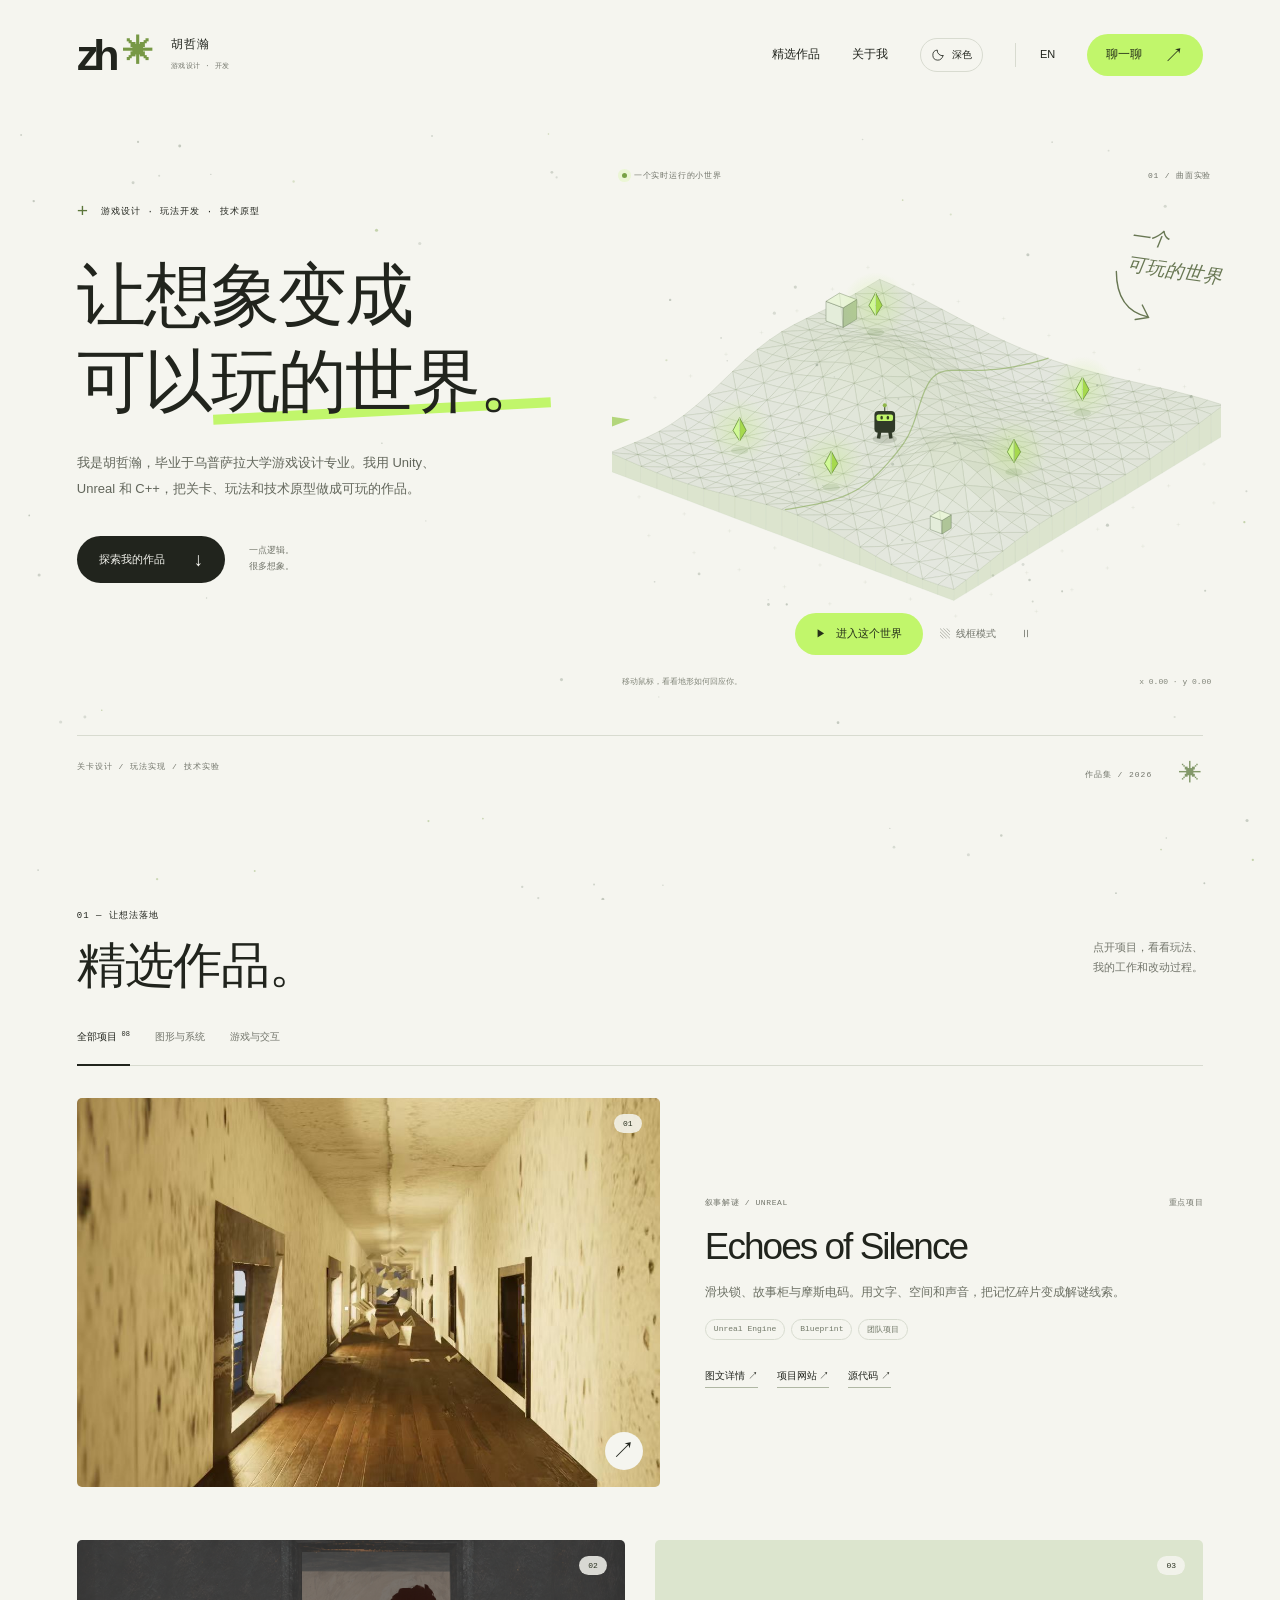
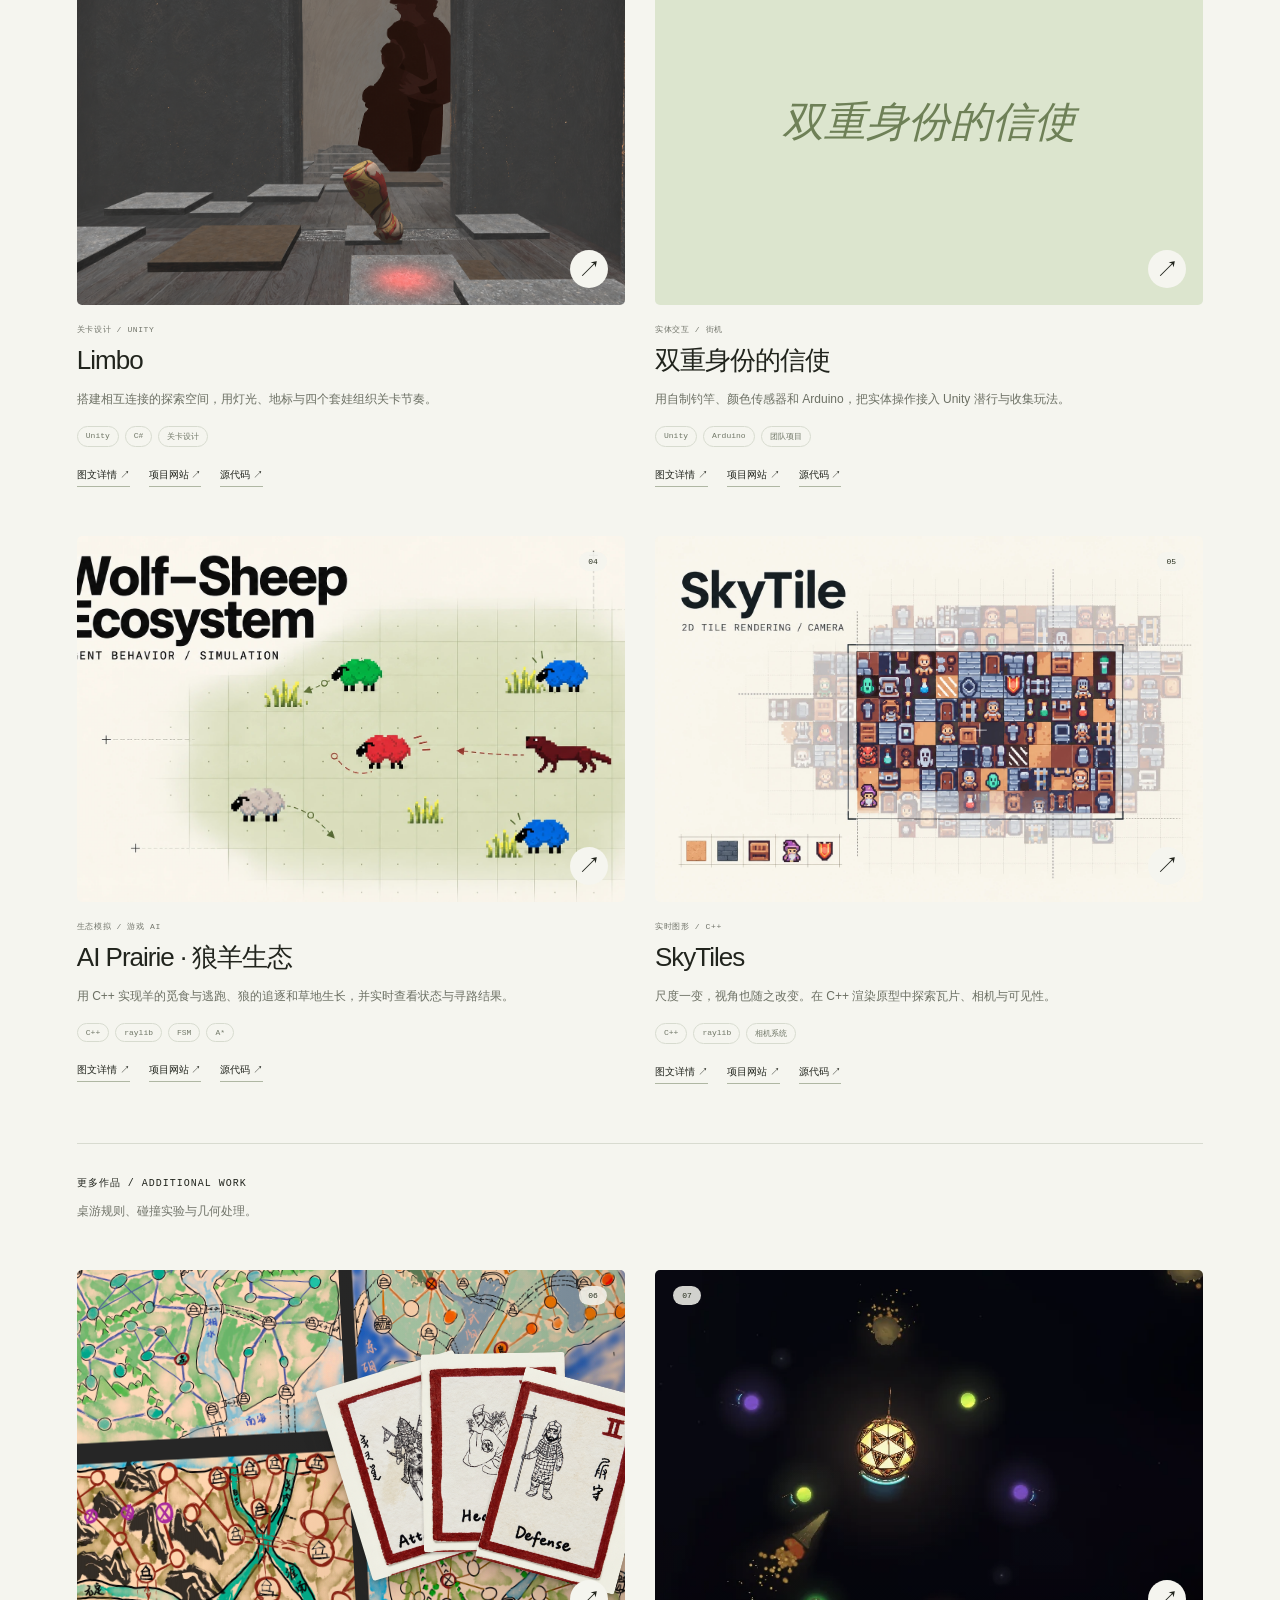
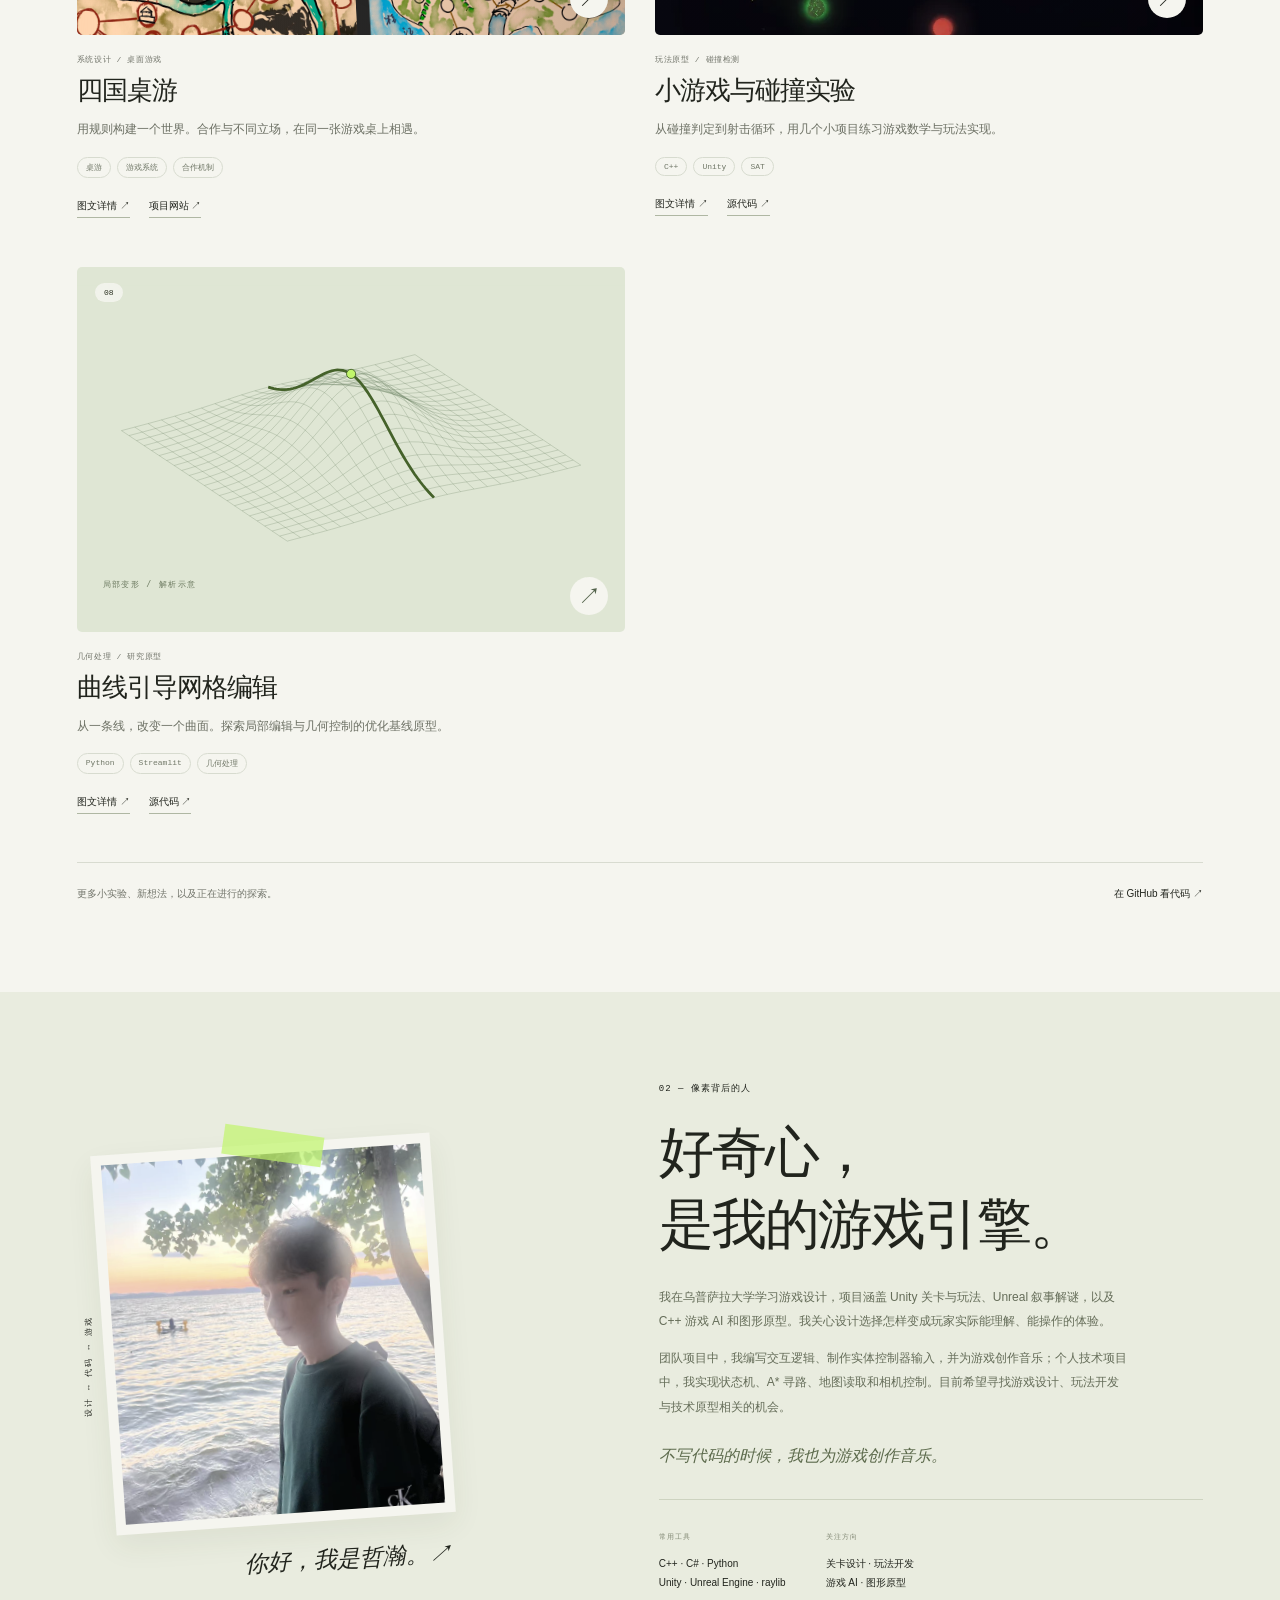
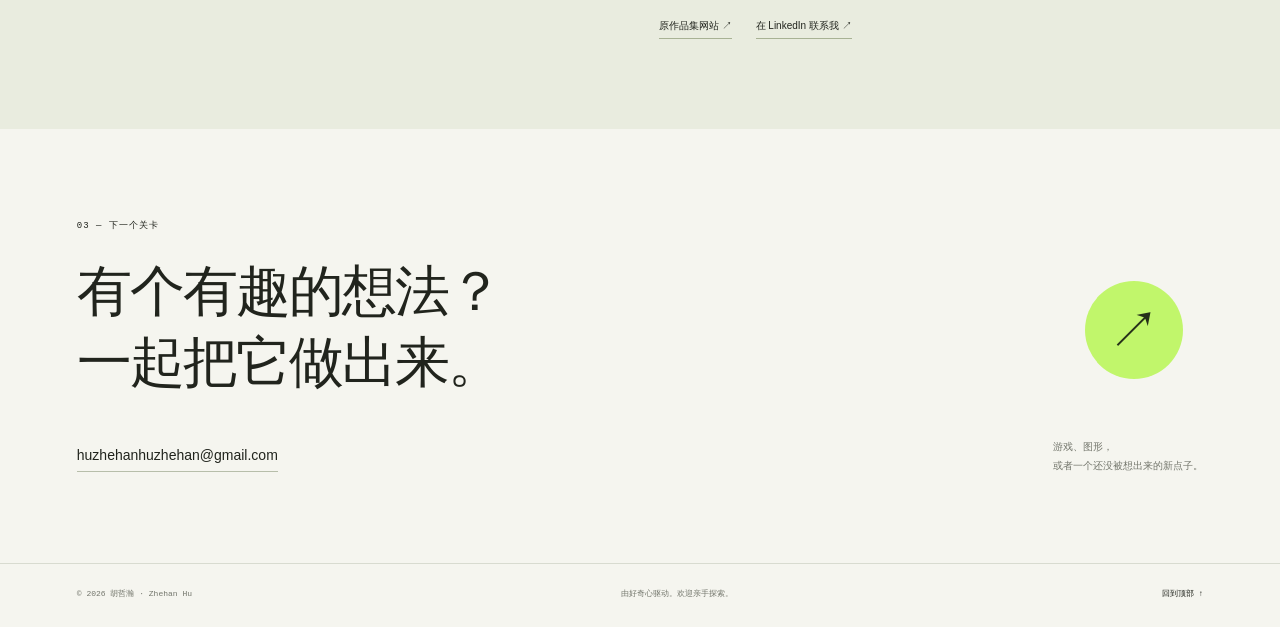
==== commit a90e4b84: "将 Echoes 排在首位并接入原始街机录像" ====
--- a/index.html
+++ b/index.html
@@ -49,7 +49,7 @@
       <div class="section-heading"><div><div class="eyebrow" data-i18n="workEyebrow">01 — 让想法落地</div><h2 id="work-title" data-i18n="workTitle">精选<em>作品。</em></h2></div><p data-i18n="workIntro">点开项目，看看玩法、<br>我的工作和改动过程。</p></div>
       <div class="filters" role="group" aria-label="按项目方向筛选"><button class="active" data-filter="all" aria-pressed="true" data-i18n="filterAll">全部项目 <sup>08</sup></button><button data-filter="systems" aria-pressed="false" data-i18n="filterSystems">图形与系统</button><button data-filter="games" aria-pressed="false" data-i18n="filterGames">游戏与交互</button></div>
       <div class="project-grid" id="project-grid"></div>
-      <noscript><p>可以直接查看项目：<a href="./projects/limbo.html">Limbo</a>、<a href="./projects/echoes-of-silence.html">Echoes of Silence</a>、<a href="./projects/arcade.html">街机装置</a>、<a href="./projects/ai-prairie.html">AI Prairie</a>、<a href="./projects/skytiles.html">SkyTiles</a>、<a href="./projects/four-kingdoms.html">四国</a>、<a href="./projects/mini-games.html">小游戏</a>、<a href="./projects/mesh-editing.html">网格编辑</a>。</p></noscript>
+      <noscript><p>可以直接查看项目：<a href="./projects/echoes-of-silence.html">Echoes of Silence</a>、<a href="./projects/limbo.html">Limbo</a>、<a href="./projects/arcade.html">街机装置</a>、<a href="./projects/ai-prairie.html">AI Prairie</a>、<a href="./projects/skytiles.html">SkyTiles</a>、<a href="./projects/four-kingdoms.html">四国</a>、<a href="./projects/mini-games.html">小游戏</a>、<a href="./projects/mesh-editing.html">网格编辑</a>。</p></noscript>
       <div class="work-bottom"><span data-i18n="moreExperiments">更多小实验、新想法，以及正在进行的探索。</span><a href="https://github.com/siempre-2004" target="_blank" rel="noopener noreferrer"><span data-i18n="allCode">在 GitHub 看代码</span> ↗</a></div>
     </section>
 
@@ -61,7 +61,7 @@
     <section class="contact wrap" id="contact" aria-labelledby="contact-title"><div class="eyebrow" data-i18n="contactEyebrow">03 — 下一个关卡</div><div class="contact-main"><h2 id="contact-title" data-i18n="contactTitle">有个有趣的想法？<br>一起把它<em>做出来。</em></h2><a class="contact-orb" href="mailto:huzhehanhuzhehan@gmail.com" aria-label="给胡哲瀚发邮件"><span aria-hidden="true">↗</span></a></div><div class="contact-bottom"><a class="email" href="mailto:huzhehanhuzhehan@gmail.com">huzhehanhuzhehan@gmail.com</a><p data-i18n="contactNote">游戏、图形，<br>或者一个还没被想出来的新点子。</p></div></section>
   </main>
   <footer class="footer wrap"><span>© <span id="year">2026</span> 胡哲瀚 · Zhehan Hu</span><span data-i18n="footerNote">由好奇心驱动。欢迎亲手探索。</span><a href="#home"><span data-i18n="backTop">回到顶部</span> ↑</a></footer>
-  <script src="./content.js" defer></script>
+  <script src="./content.js?v=318470acce6d" defer></script>
   <script src="./world.js" defer></script>
   <script src="./ambient.js" defer></script>
   <script src="./covers.js" defer></script>
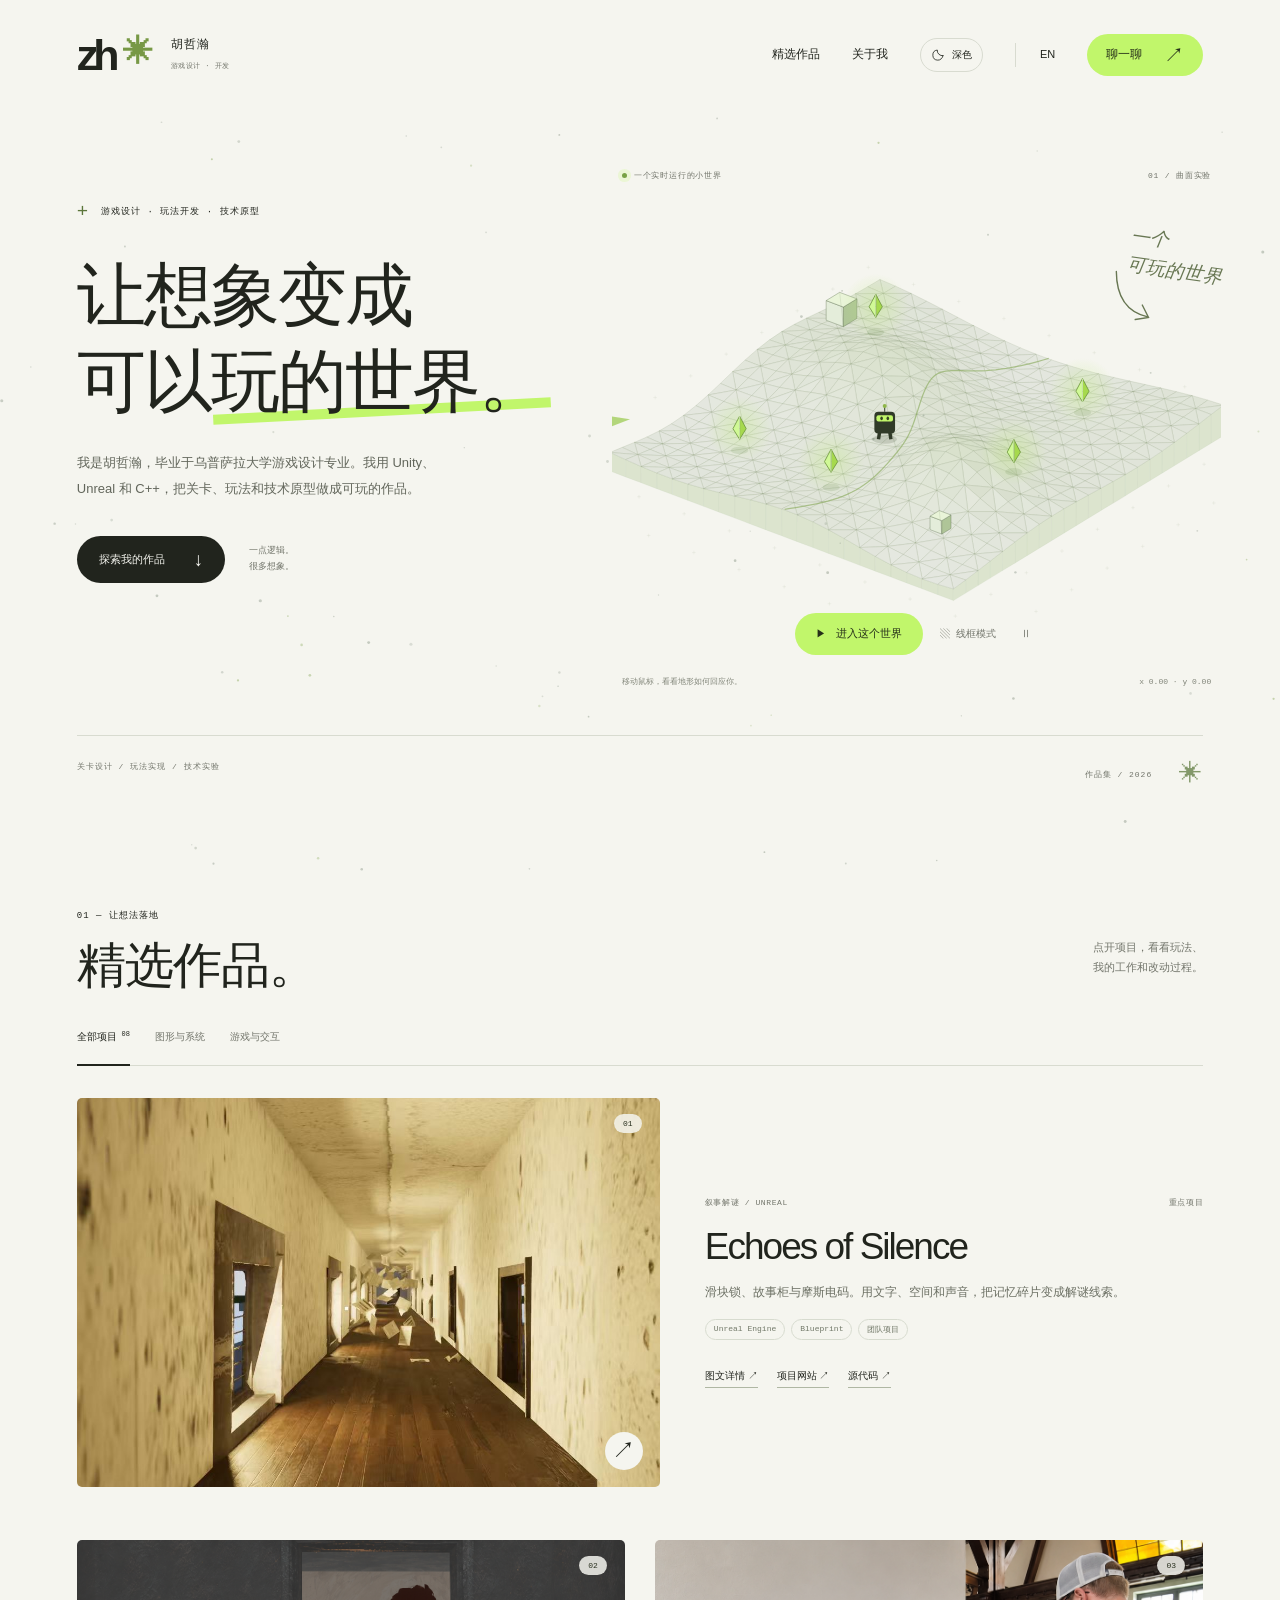
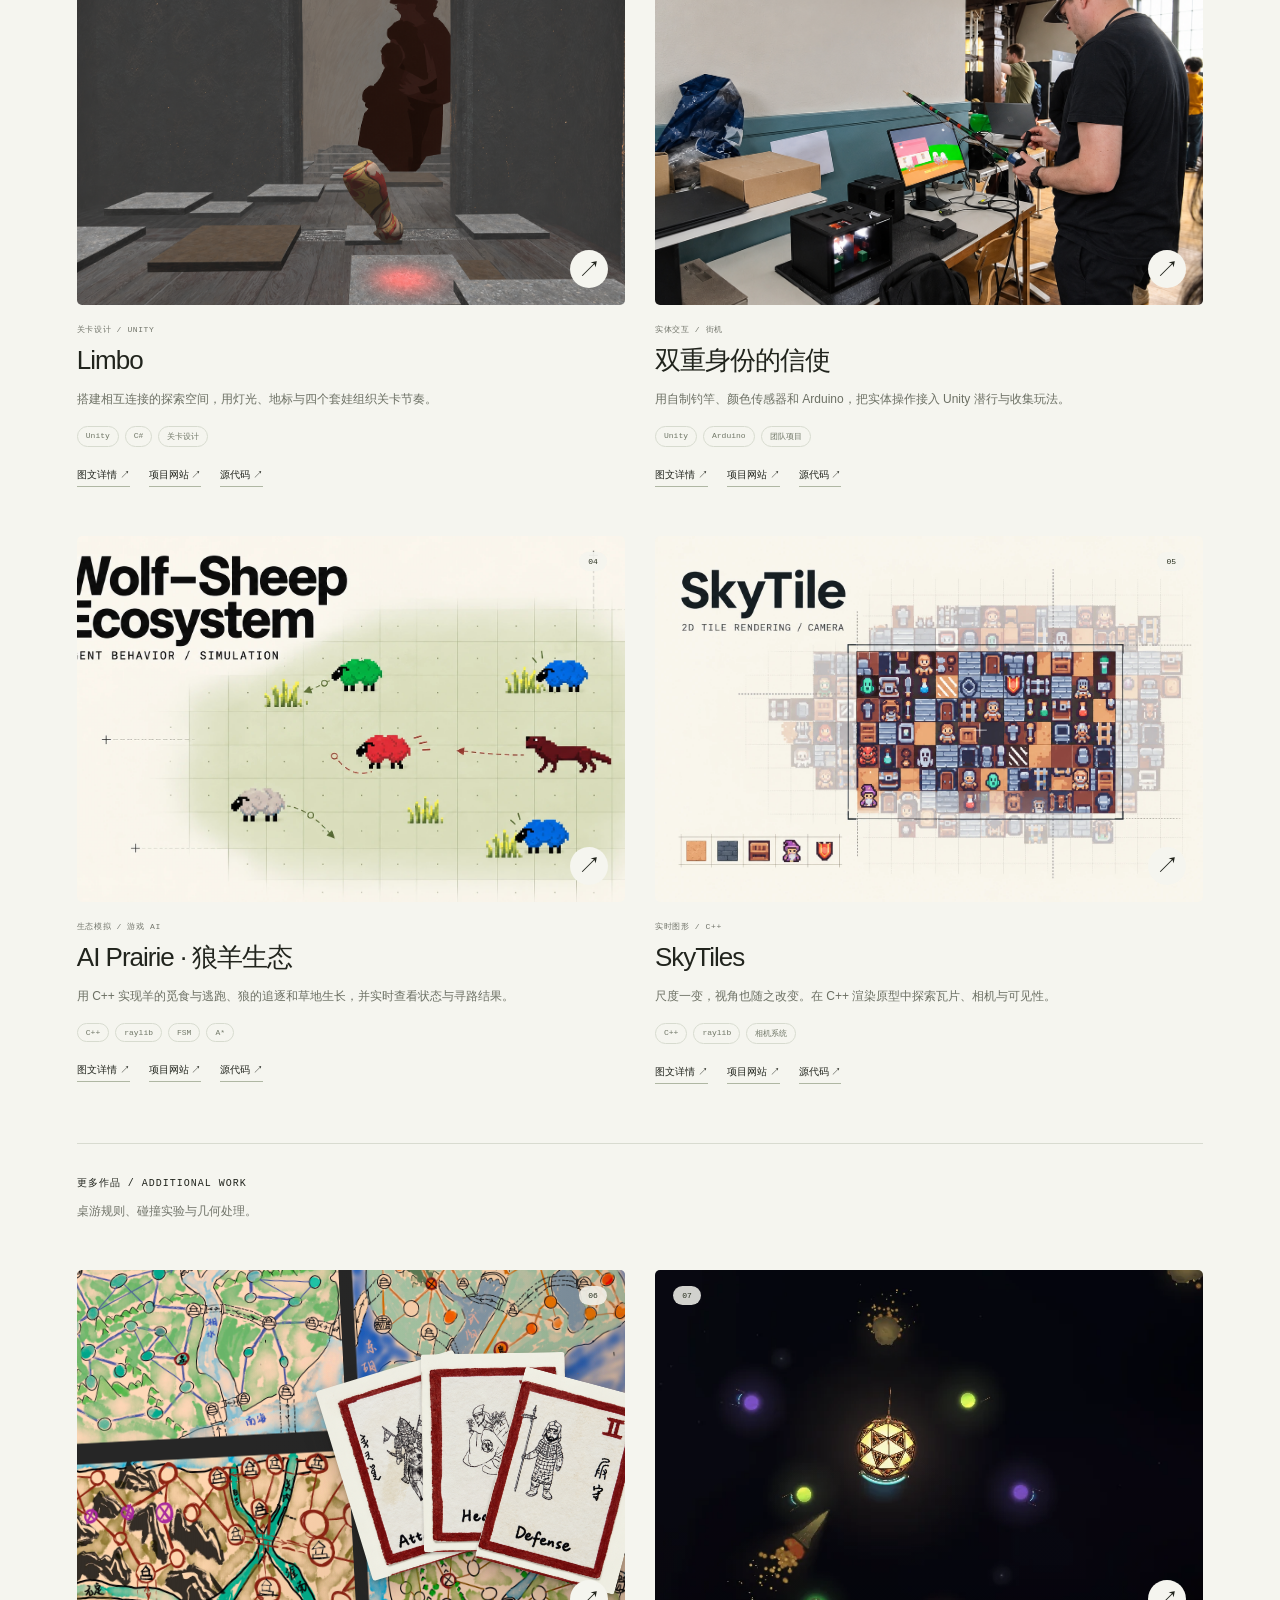
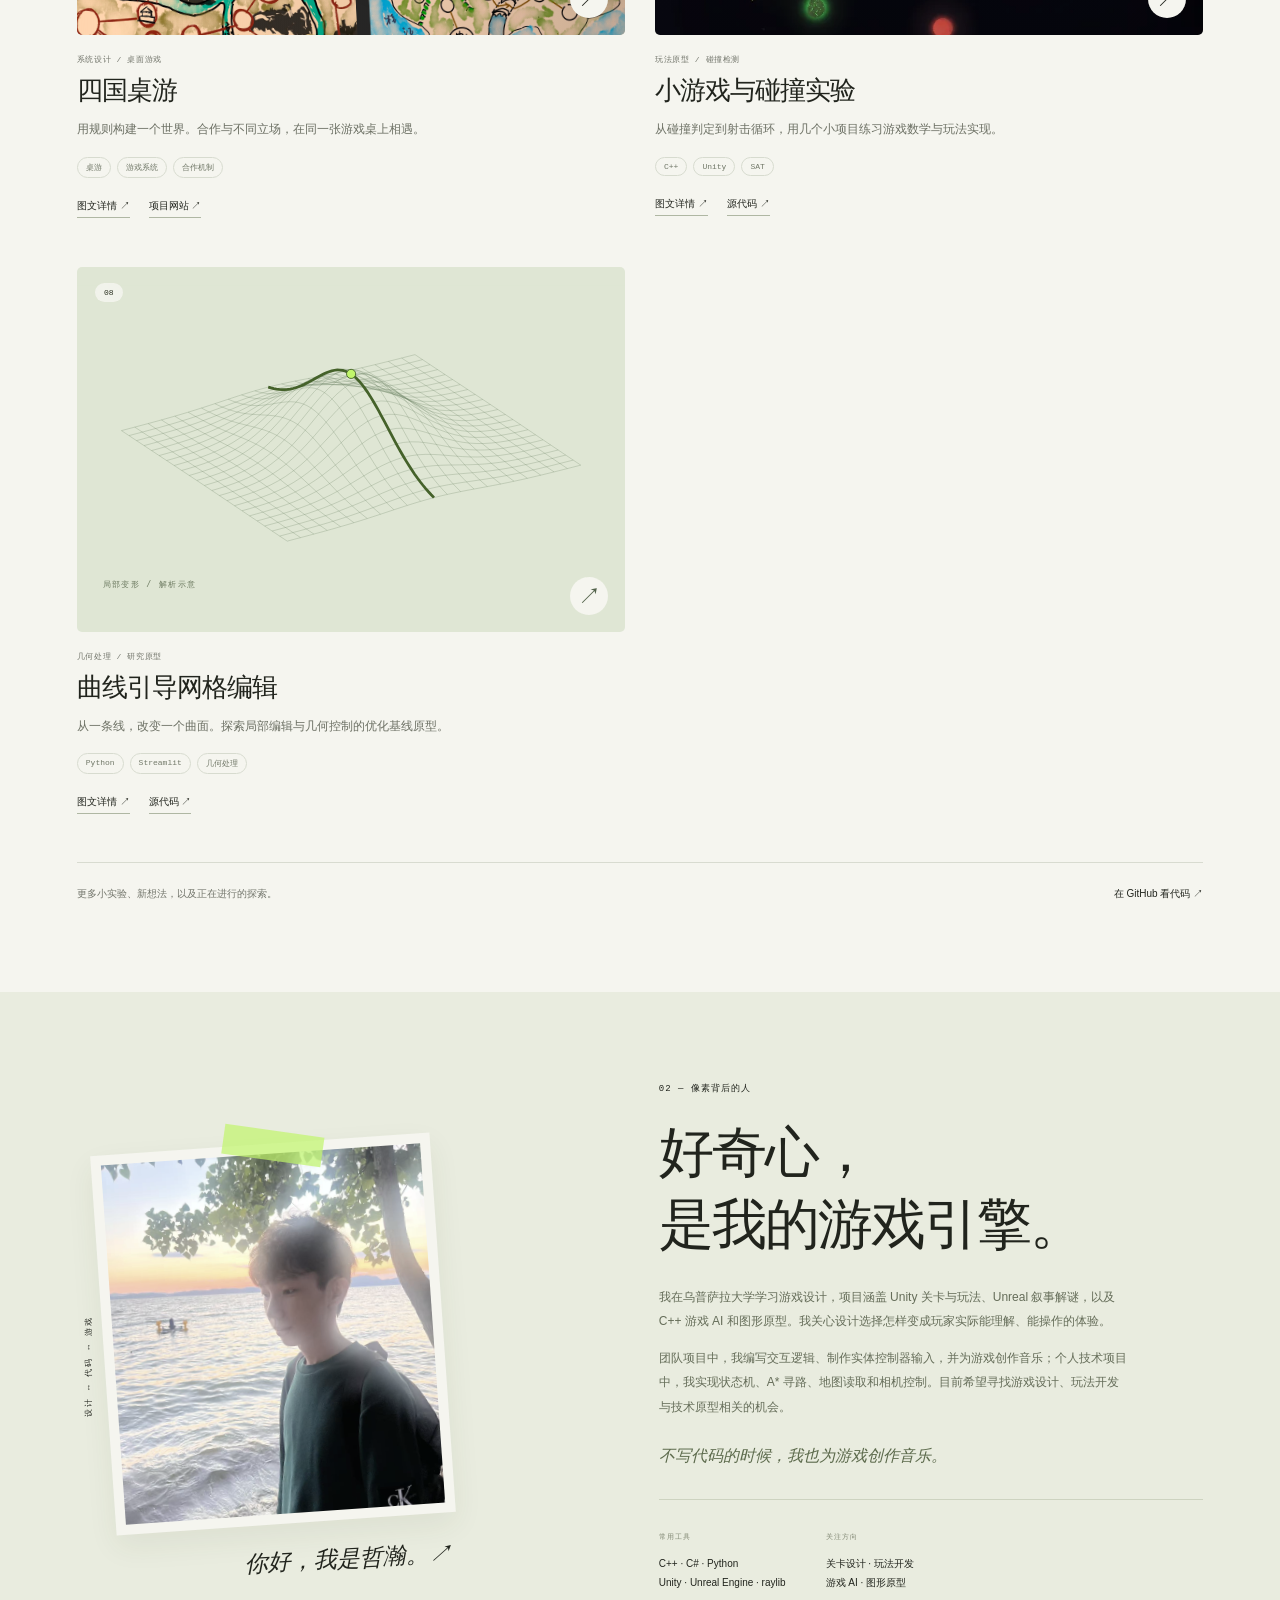
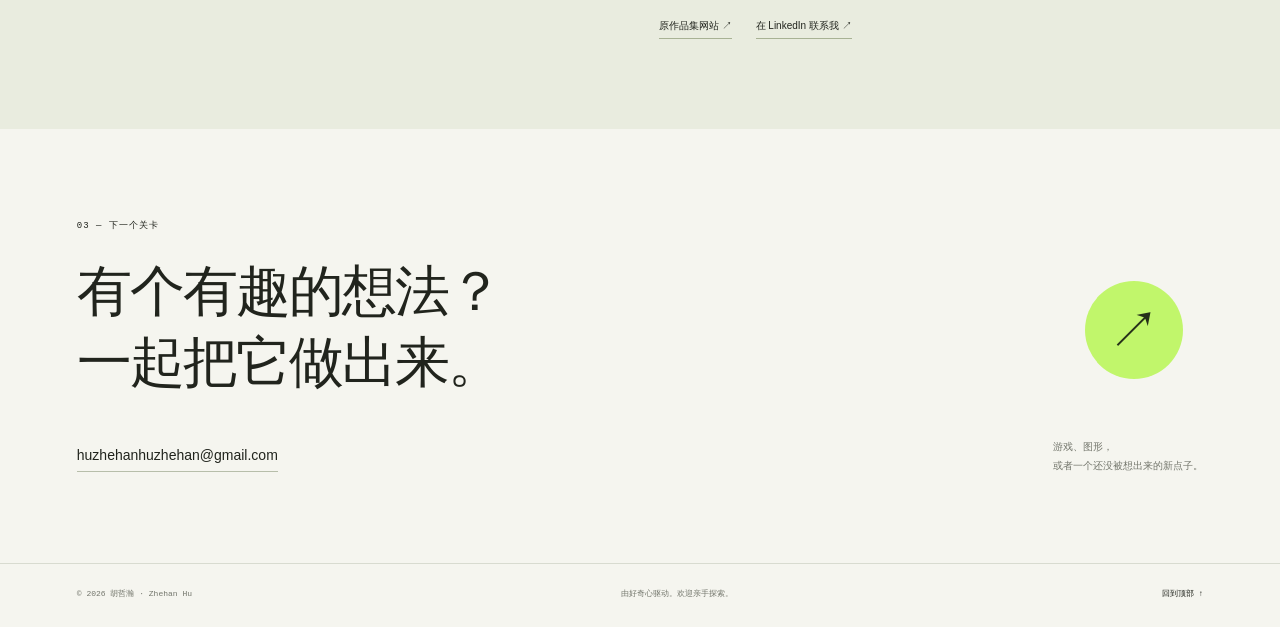
==== commit efd153cd: "恢复街机项目原有首页封面" ====
--- a/index.html
+++ b/index.html
@@ -61,7 +61,7 @@
     <section class="contact wrap" id="contact" aria-labelledby="contact-title"><div class="eyebrow" data-i18n="contactEyebrow">03 — 下一个关卡</div><div class="contact-main"><h2 id="contact-title" data-i18n="contactTitle">有个有趣的想法？<br>一起把它<em>做出来。</em></h2><a class="contact-orb" href="mailto:huzhehanhuzhehan@gmail.com" aria-label="给胡哲瀚发邮件"><span aria-hidden="true">↗</span></a></div><div class="contact-bottom"><a class="email" href="mailto:huzhehanhuzhehan@gmail.com">huzhehanhuzhehan@gmail.com</a><p data-i18n="contactNote">游戏、图形，<br>或者一个还没被想出来的新点子。</p></div></section>
   </main>
   <footer class="footer wrap"><span>© <span id="year">2026</span> 胡哲瀚 · Zhehan Hu</span><span data-i18n="footerNote">由好奇心驱动。欢迎亲手探索。</span><a href="#home"><span data-i18n="backTop">回到顶部</span> ↑</a></footer>
-  <script src="./content.js?v=318470acce6d" defer></script>
+  <script src="./content.js?v=8385af714231" defer></script>
   <script src="./world.js" defer></script>
   <script src="./ambient.js" defer></script>
   <script src="./covers.js" defer></script>
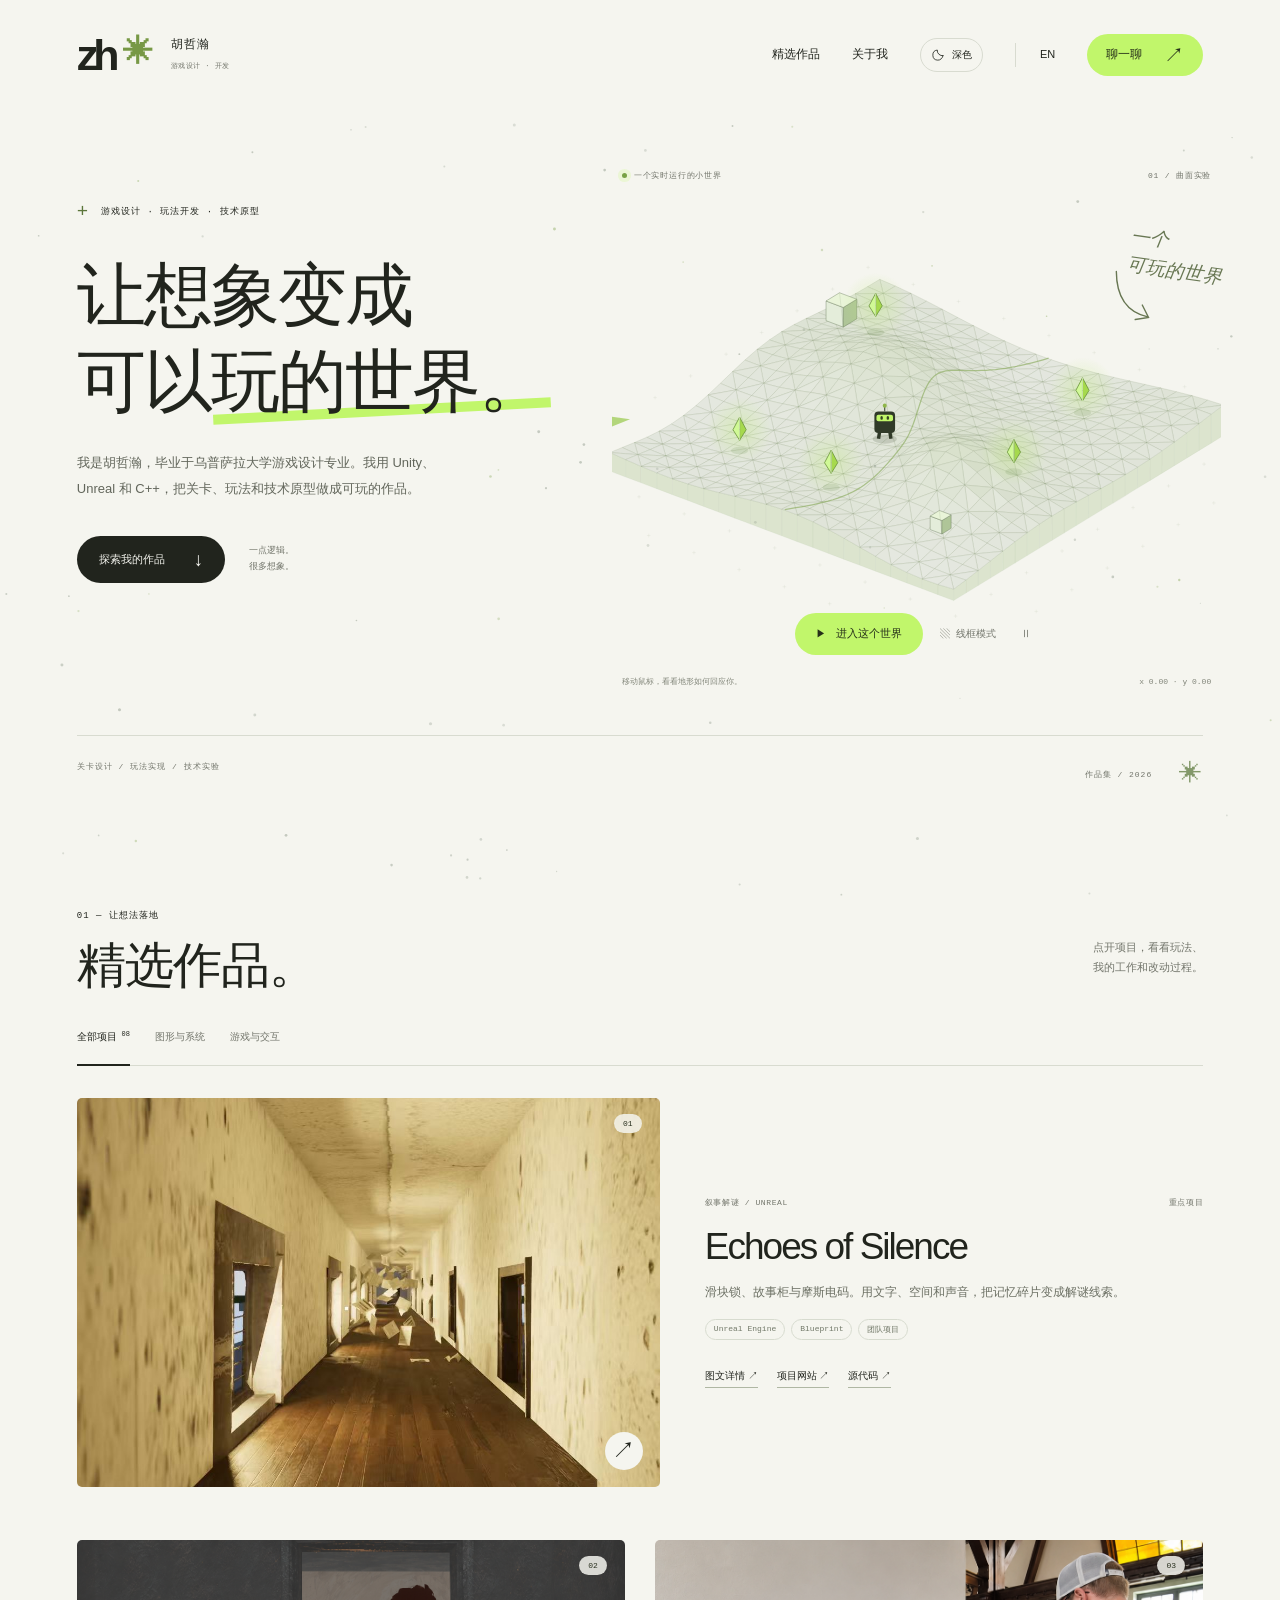
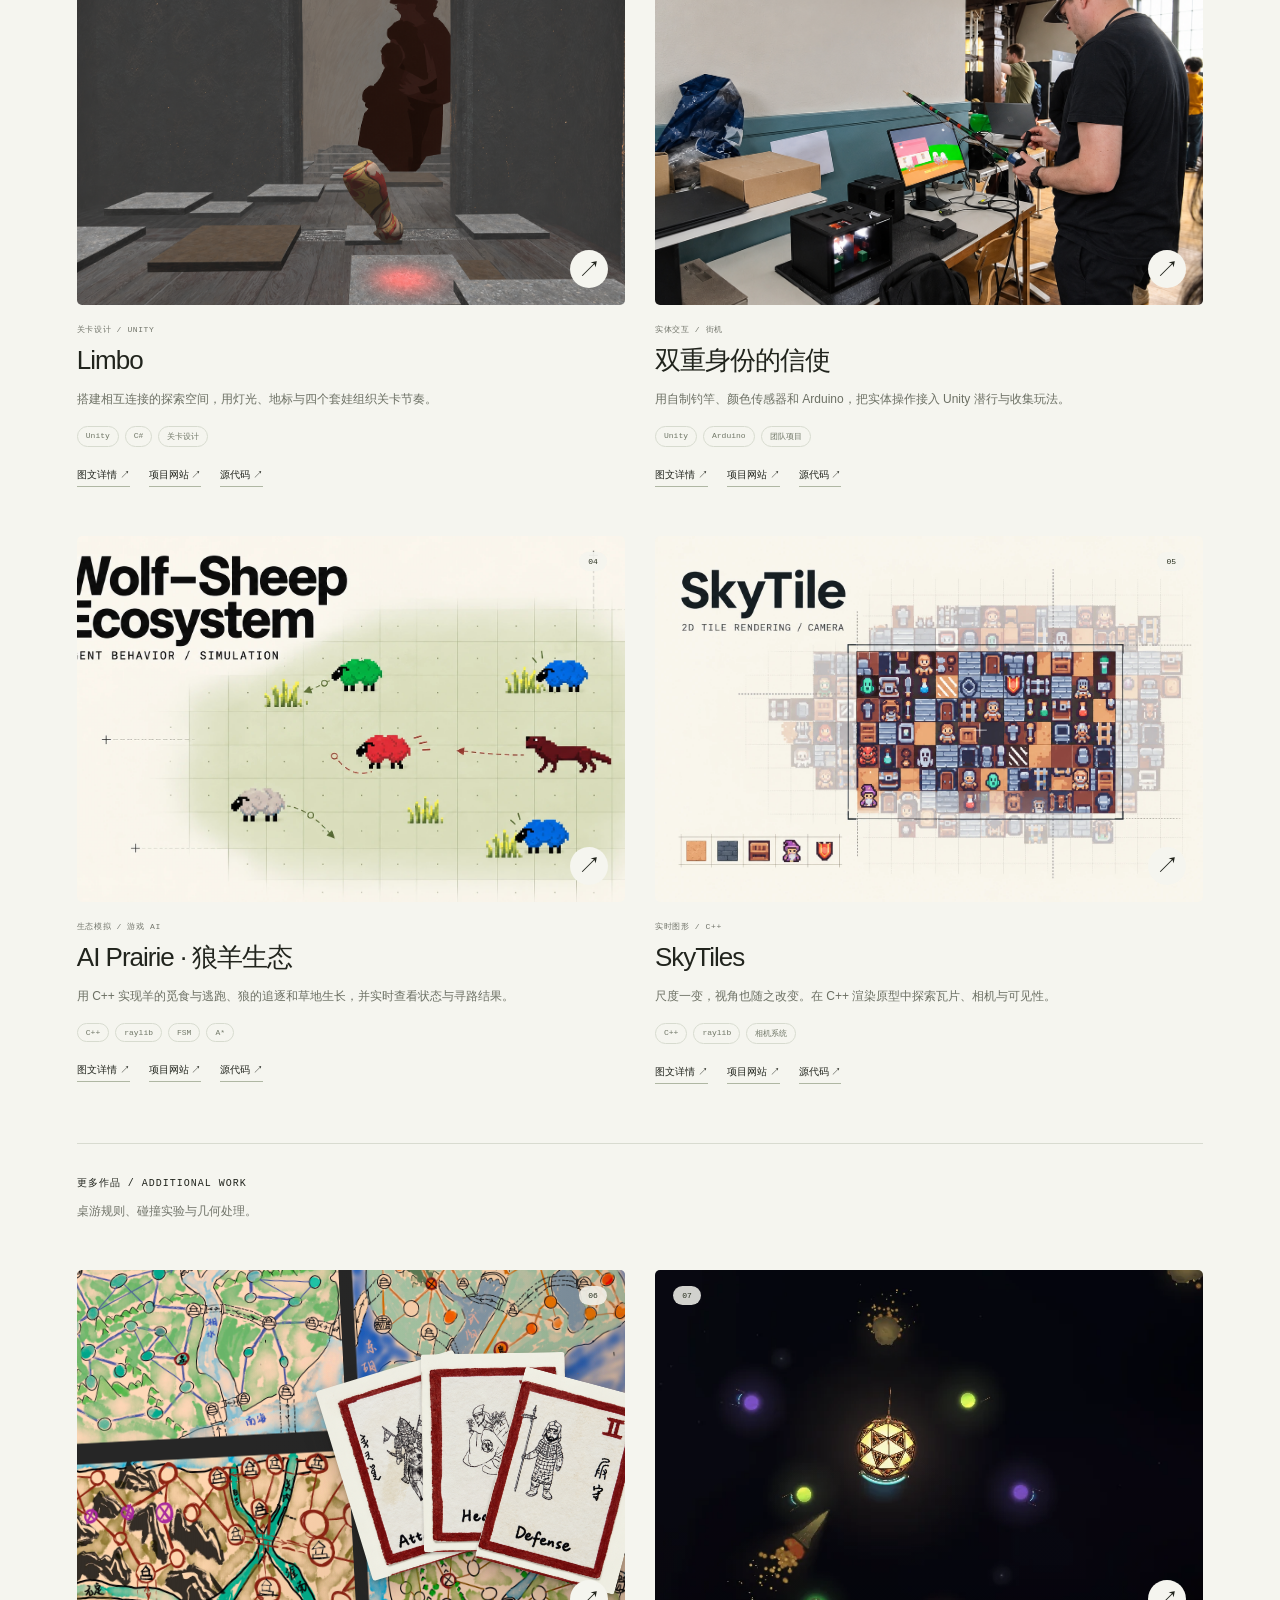
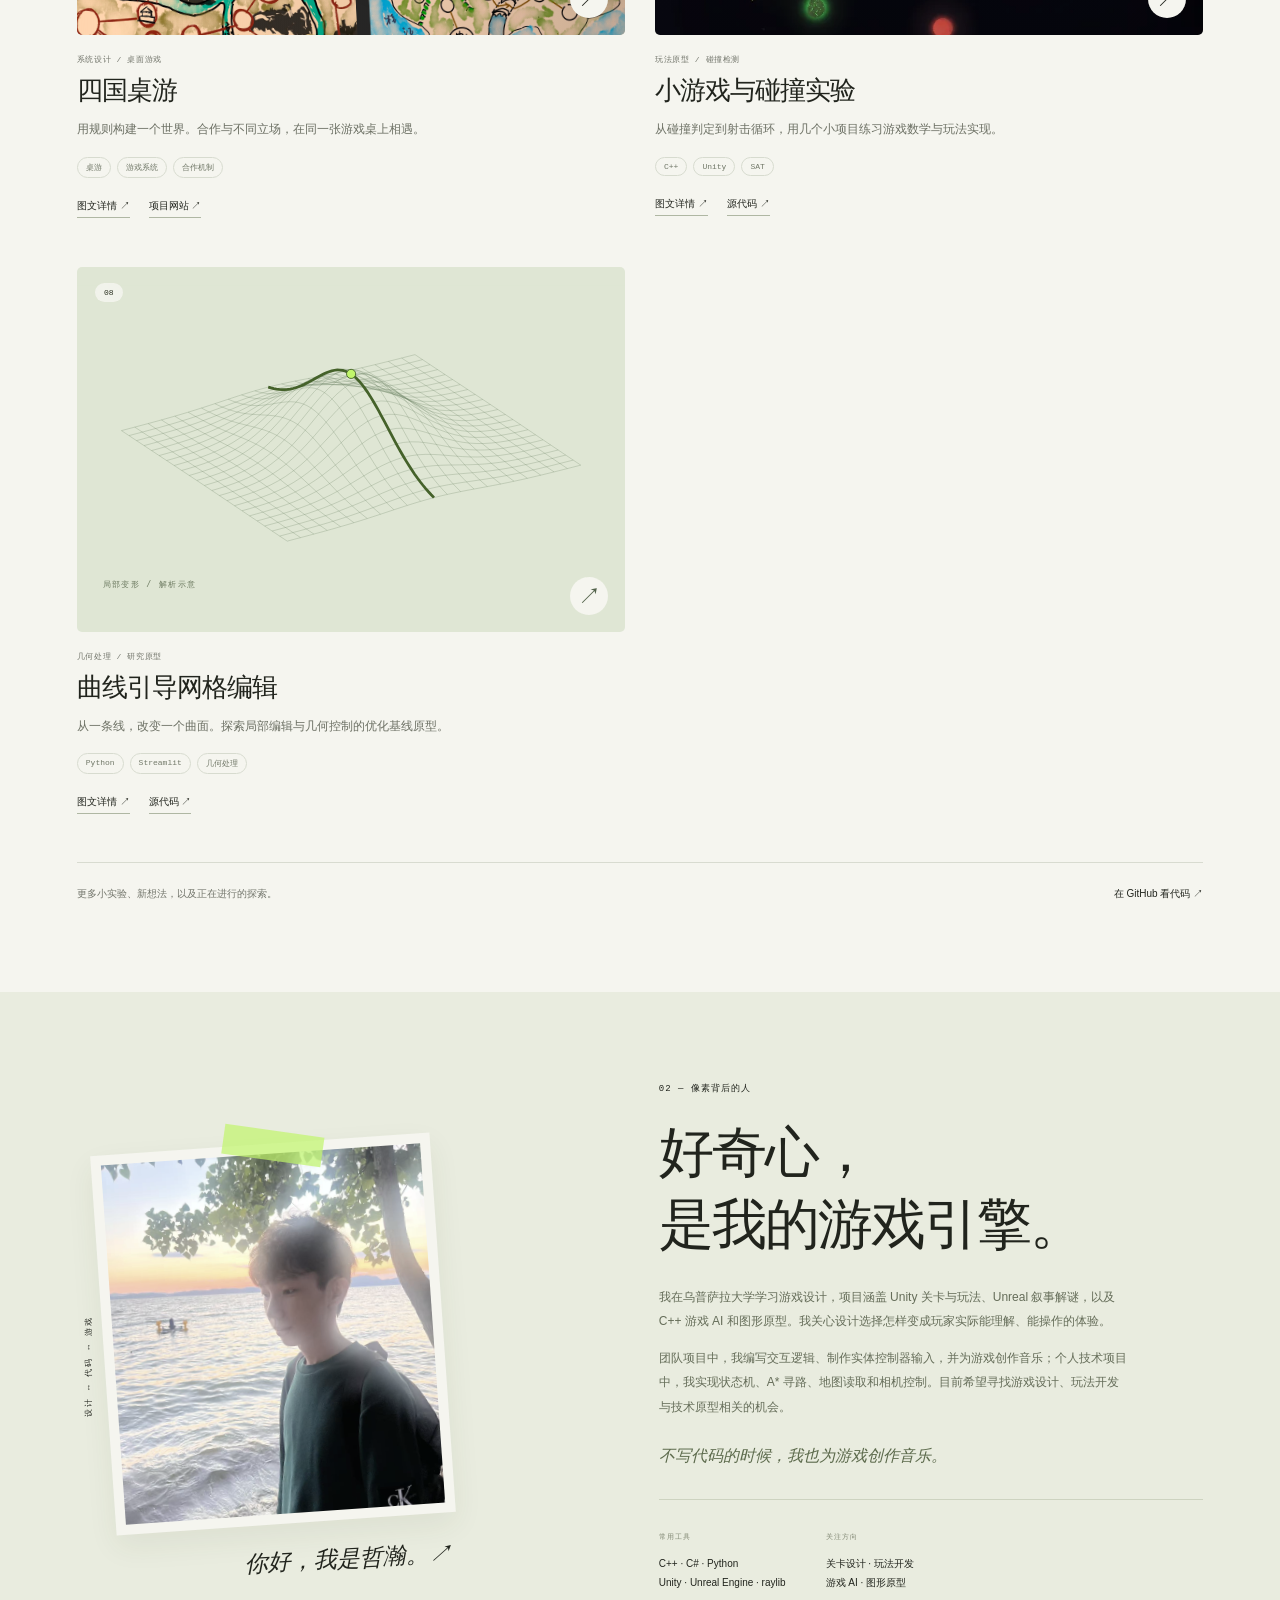
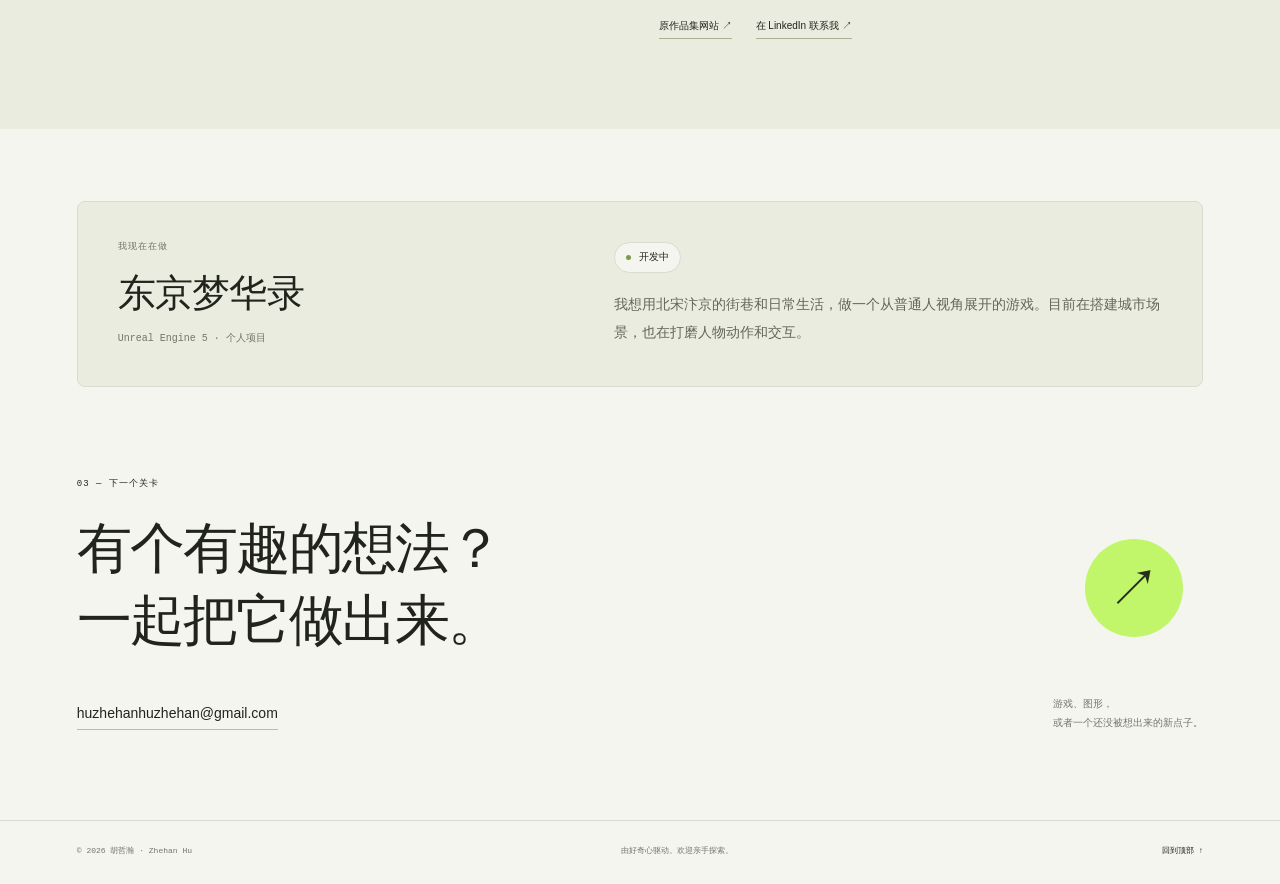
==== commit 347325f2: "Add Dongjing project in development section" ====
--- a/index.html
+++ b/index.html
@@ -8,7 +8,7 @@
   <title>胡哲瀚 · 游戏设计与开发作品集</title>
   <link rel="icon" type="image/svg+xml" href="./assets/icon.svg">
   <script src="./theme.js"></script>
-  <link rel="stylesheet" href="./style.css">
+  <link rel="stylesheet" href="./style.css?v=480e85485b6c">
 </head>
 <body>
   <canvas id="ambient" class="ambient-layer" aria-hidden="true"></canvas>
@@ -58,10 +58,24 @@
       <div class="about-copy"><div class="eyebrow" data-i18n="aboutEyebrow">02 — 像素背后的人</div><h2 id="about-title" data-i18n="aboutTitle">好奇心，<br>是我的<em>游戏引擎。</em></h2><p data-i18n="aboutOne">我在乌普萨拉大学学习游戏设计，项目涵盖 Unity 关卡与玩法、Unreal 叙事解谜，以及 C++ 游戏 AI 和图形原型。我关心设计选择怎样变成玩家实际能理解、能操作的体验。</p><p data-i18n="aboutTwo">团队项目中，我编写交互逻辑、制作实体控制器输入，并为游戏创作音乐；个人技术项目中，我实现状态机、A* 寻路、地图读取和相机控制。目前希望寻找游戏设计、玩法开发与技术原型相关的机会。</p><p class="music-note" data-i18n="aboutMusic">不写代码的时候，我也为游戏创作音乐。</p><div class="skill-rows"><div><span data-i18n="skillBuild">常用工具</span><p>C++ · C# · Python<br>Unity · Unreal Engine · raylib</p></div><div><span data-i18n="skillExplore">关注方向</span><p data-i18n="skillTopics">关卡设计 · 玩法开发<br>游戏 AI · 图形原型</p></div></div><a class="text-link archive-link" href="https://zhehanhu.creght.site/" target="_blank" rel="noopener noreferrer"><span data-i18n="archiveLink">原作品集网站</span> ↗</a><a class="text-link" href="https://www.linkedin.com/in/zhehan-h-4b0a01293/" target="_blank" rel="noopener noreferrer"><span data-i18n="linkedin">在 LinkedIn 联系我</span> ↗</a></div>
     </div></section>
 
+    <section class="current-project wrap" id="in-progress" aria-labelledby="current-project-title">
+      <div class="current-project-panel">
+        <div class="current-project-heading">
+          <div class="eyebrow" data-i18n="currentEyebrow">我现在在做</div>
+          <h2 id="current-project-title" data-i18n="currentTitle">东京梦华录</h2>
+          <p class="current-project-type" data-i18n="currentType">Unreal Engine 5 · 个人项目</p>
+        </div>
+        <div class="current-project-copy">
+          <span class="current-project-status"><i aria-hidden="true"></i><span data-i18n="currentStatus">开发中</span></span>
+          <p data-i18n="currentDescription">我想用北宋汴京的街巷和日常生活，做一个从普通人视角展开的游戏。目前在搭建城市场景，也在打磨人物动作和交互。</p>
+        </div>
+      </div>
+    </section>
+
     <section class="contact wrap" id="contact" aria-labelledby="contact-title"><div class="eyebrow" data-i18n="contactEyebrow">03 — 下一个关卡</div><div class="contact-main"><h2 id="contact-title" data-i18n="contactTitle">有个有趣的想法？<br>一起把它<em>做出来。</em></h2><a class="contact-orb" href="mailto:huzhehanhuzhehan@gmail.com" aria-label="给胡哲瀚发邮件"><span aria-hidden="true">↗</span></a></div><div class="contact-bottom"><a class="email" href="mailto:huzhehanhuzhehan@gmail.com">huzhehanhuzhehan@gmail.com</a><p data-i18n="contactNote">游戏、图形，<br>或者一个还没被想出来的新点子。</p></div></section>
   </main>
   <footer class="footer wrap"><span>© <span id="year">2026</span> 胡哲瀚 · Zhehan Hu</span><span data-i18n="footerNote">由好奇心驱动。欢迎亲手探索。</span><a href="#home"><span data-i18n="backTop">回到顶部</span> ↑</a></footer>
-  <script src="./content.js?v=8385af714231" defer></script>
+  <script src="./content.js?v=56ad98081660" defer></script>
   <script src="./world.js" defer></script>
   <script src="./ambient.js" defer></script>
   <script src="./covers.js" defer></script>
--- a/style.css
+++ b/style.css
@@ -82,3 +82,15 @@
 .kingdoms-cover-card.card-heal{background-position:50% 0;transform:translate(22%,-9%) rotate(-1deg)}
 .kingdoms-cover-card.card-defense{background-position:100% 0;transform:translate(60%,4%) rotate(15deg)}
 .project-image:hover .kingdoms-cover-board{transform:rotate(-3deg) scale(1.055)}
+
+/* A compact note for the project currently in development. */
+.current-project{padding-top:72px;scroll-margin-top:28px}
+.current-project-panel{display:grid;grid-template-columns:minmax(0,.9fr) minmax(0,1.1fr);align-items:center;gap:48px;padding:38px 40px;border:1px solid var(--line);border-radius:8px;background:var(--panel)}
+.current-project-heading .eyebrow{color:var(--muted)}
+.current-project h2{font:normal clamp(32px,3.4vw,46px)/1.2 var(--serif);letter-spacing:-1.4px;margin:15px 0 14px;overflow-wrap:anywhere}
+.current-project-type{margin:0;color:var(--muted);font:10px/1.8 var(--mono)}
+.current-project-status{display:inline-flex;align-items:center;gap:8px;padding:7px 11px;border:1px solid var(--line);border-radius:20px;background:var(--paper);color:var(--ink);font:10px/1.5 var(--mono)}
+.current-project-status i{width:5px;height:5px;border-radius:50%;background:#789b4c}
+.current-project-copy>p{margin:18px 0 0;color:var(--copy);font-size:14px;line-height:1.95;max-width:560px}
+html[lang=zh-CN] .current-project h2{font-family:var(--sans);font-size:clamp(30px,3vw,40px);letter-spacing:-.8px}
+@media(max-width:760px){.current-project{padding-top:48px}.current-project-panel{grid-template-columns:1fr;gap:25px;padding:28px 24px}.current-project-copy>p{font-size:13px}.current-project h2{letter-spacing:-1px}}
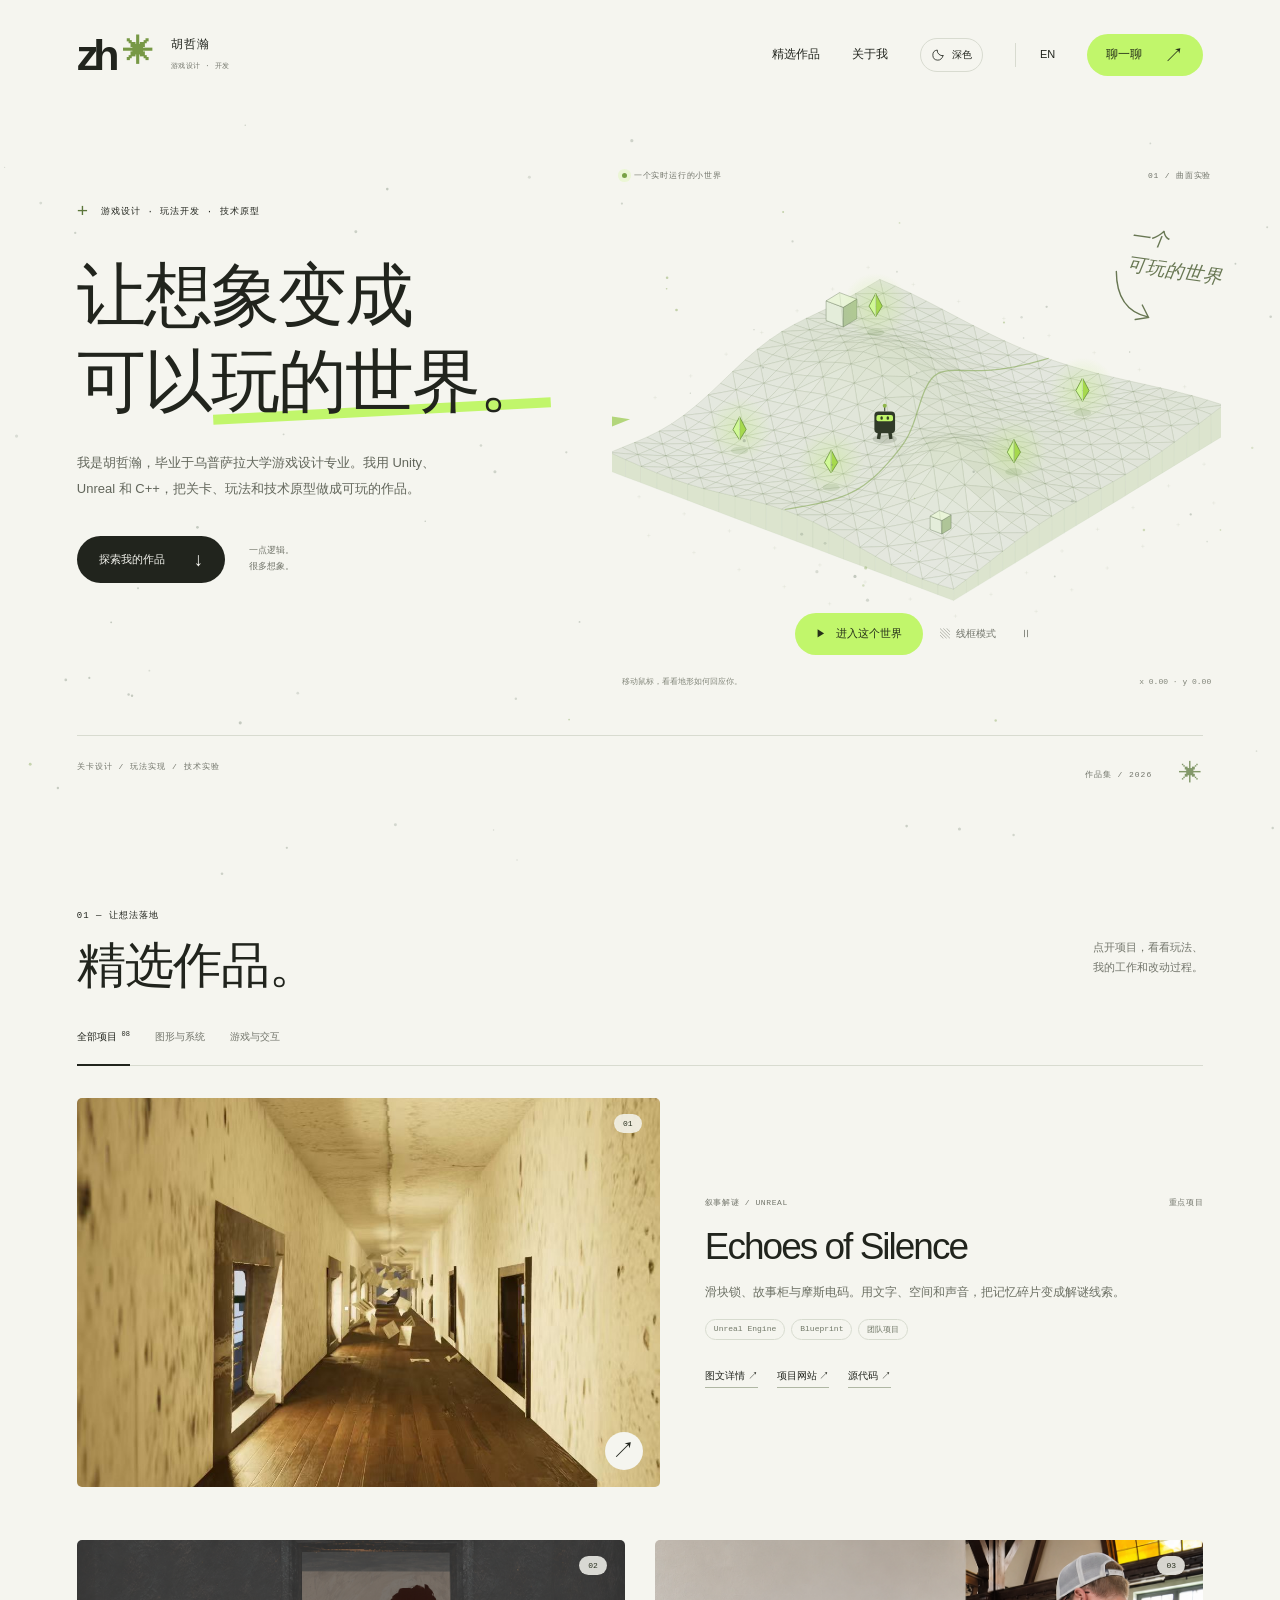
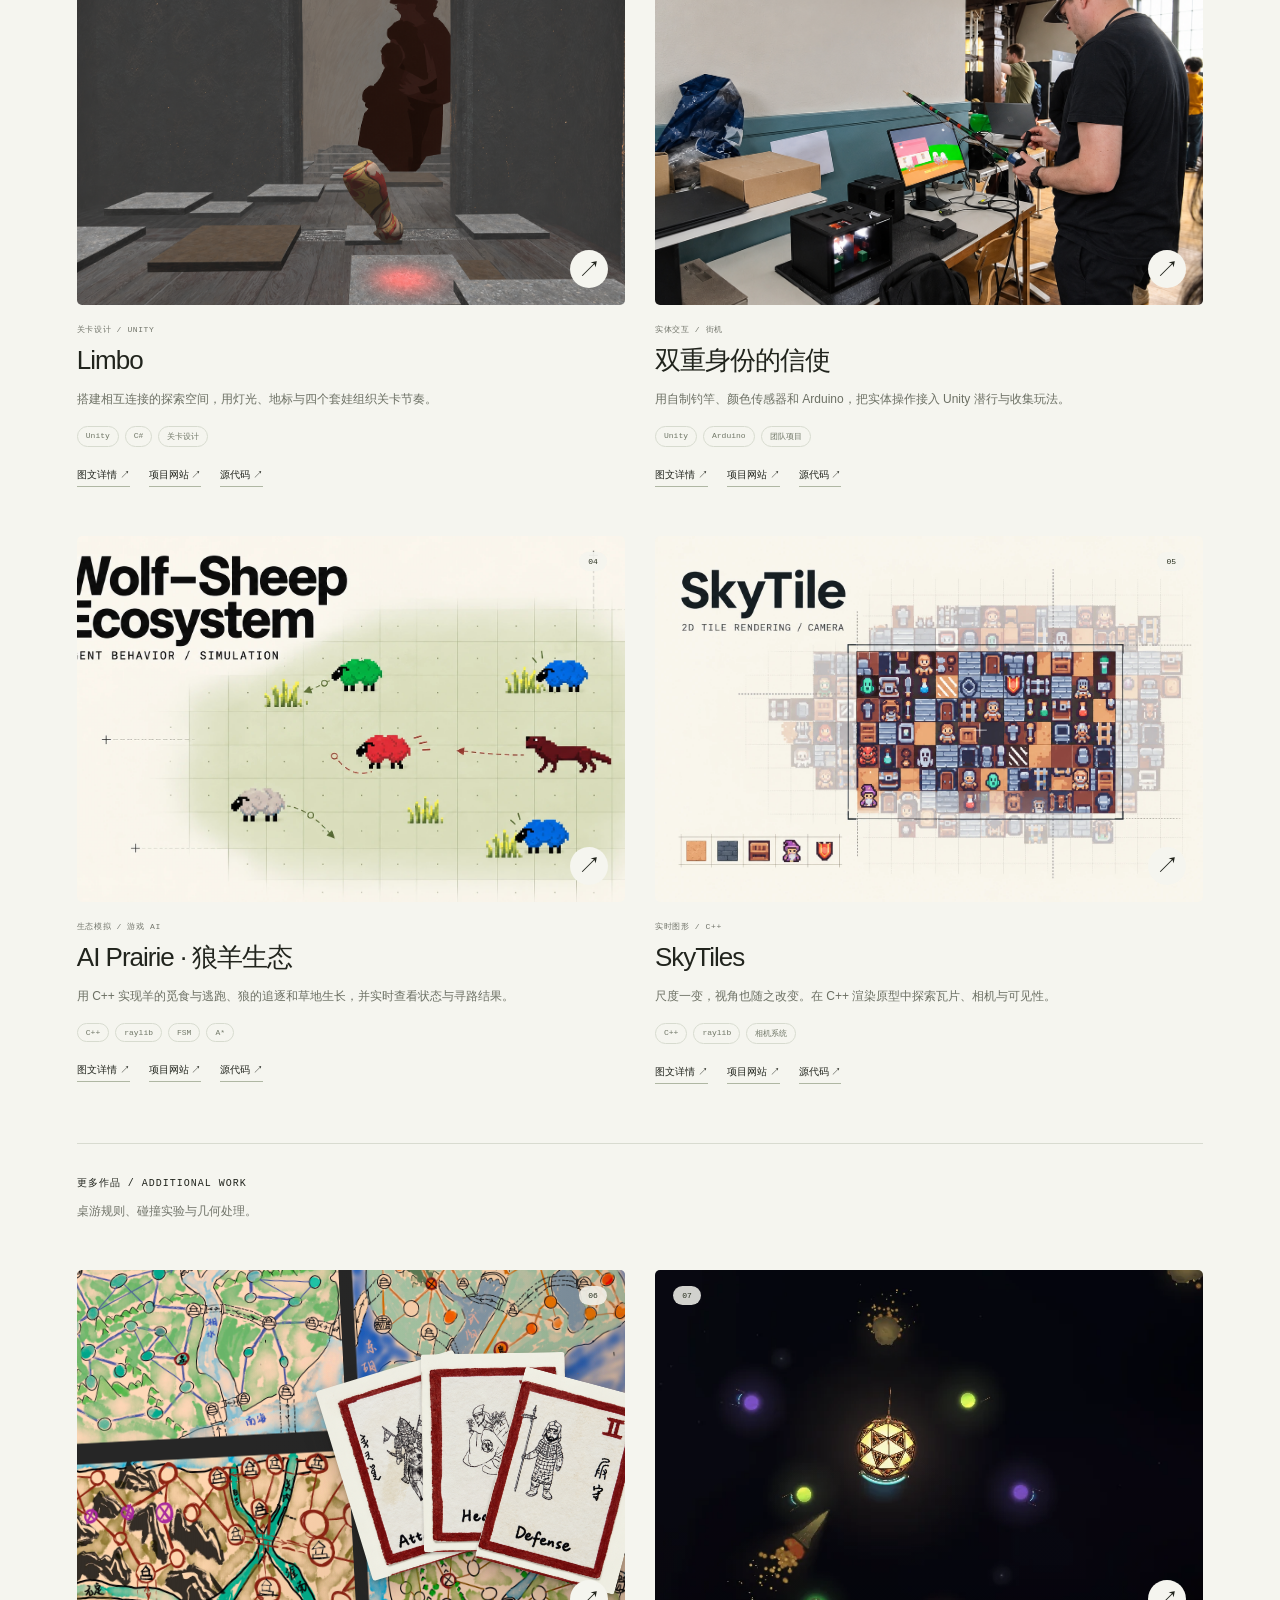
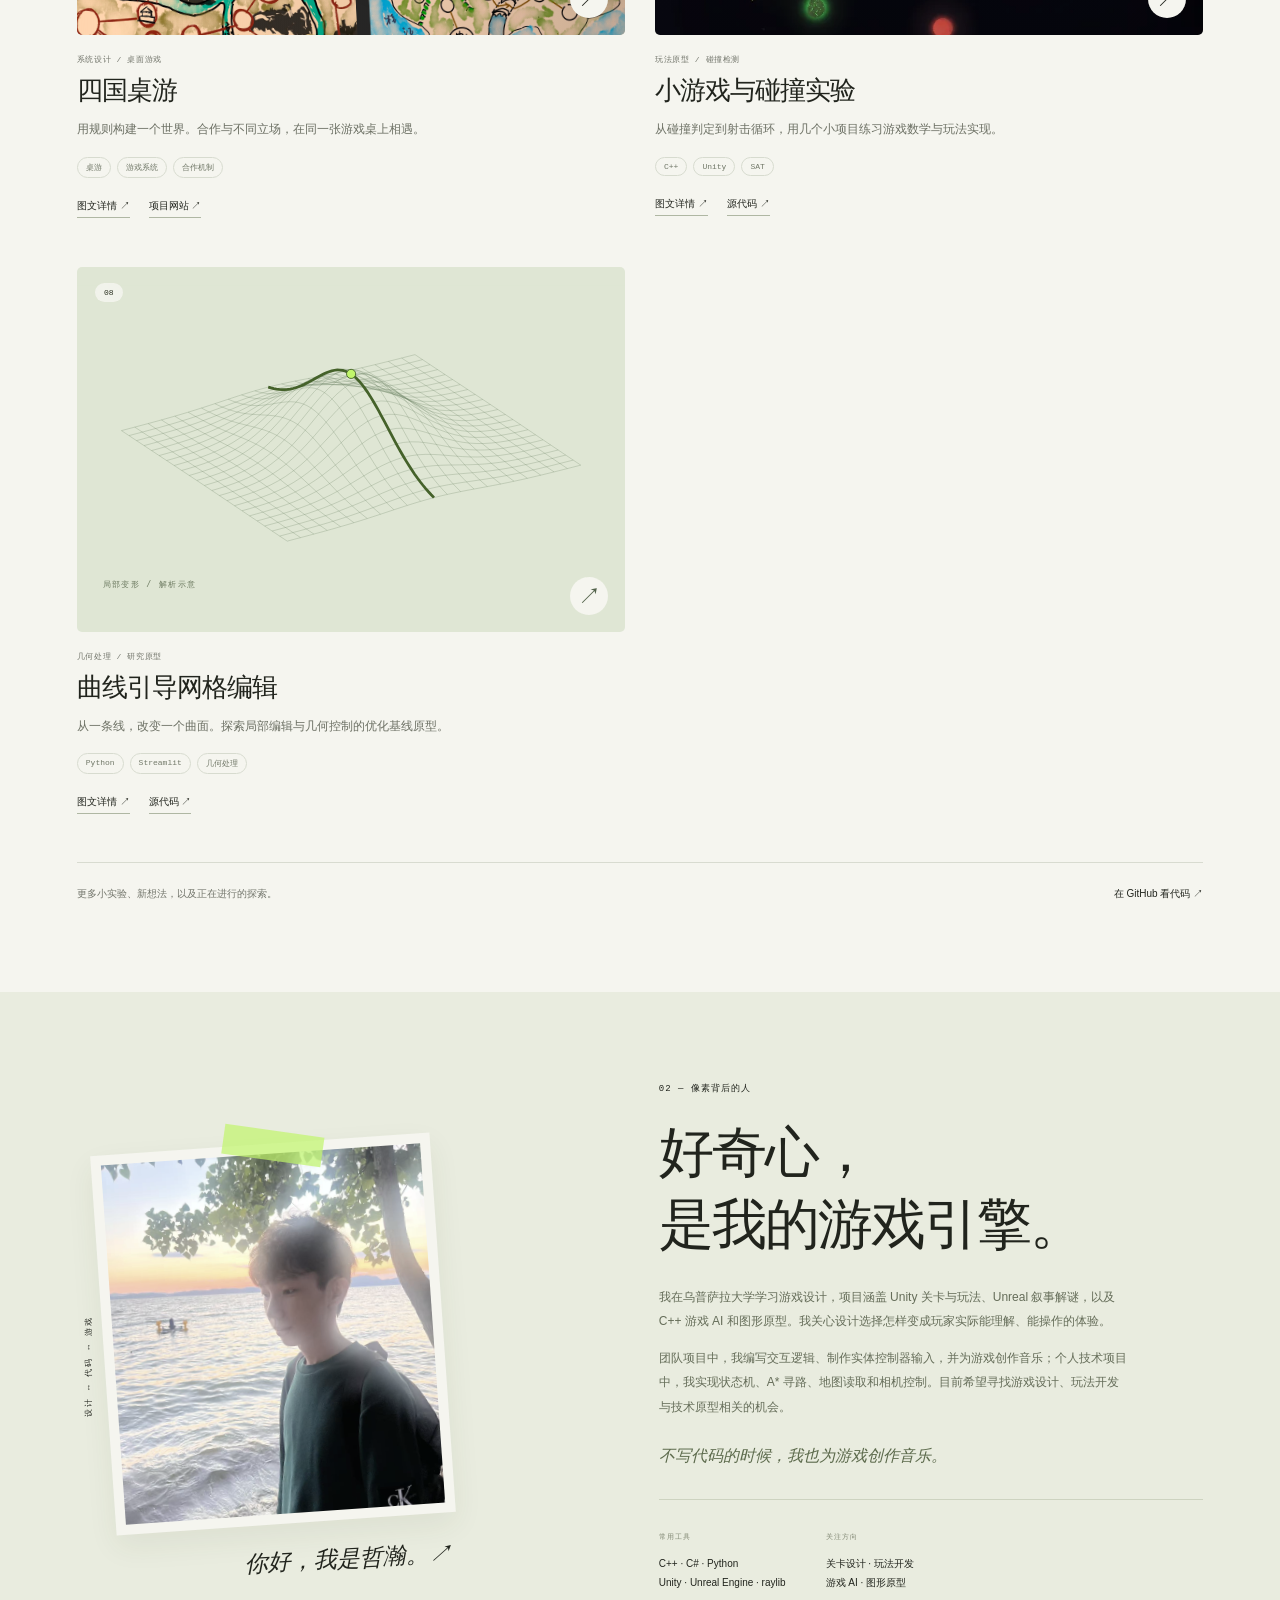
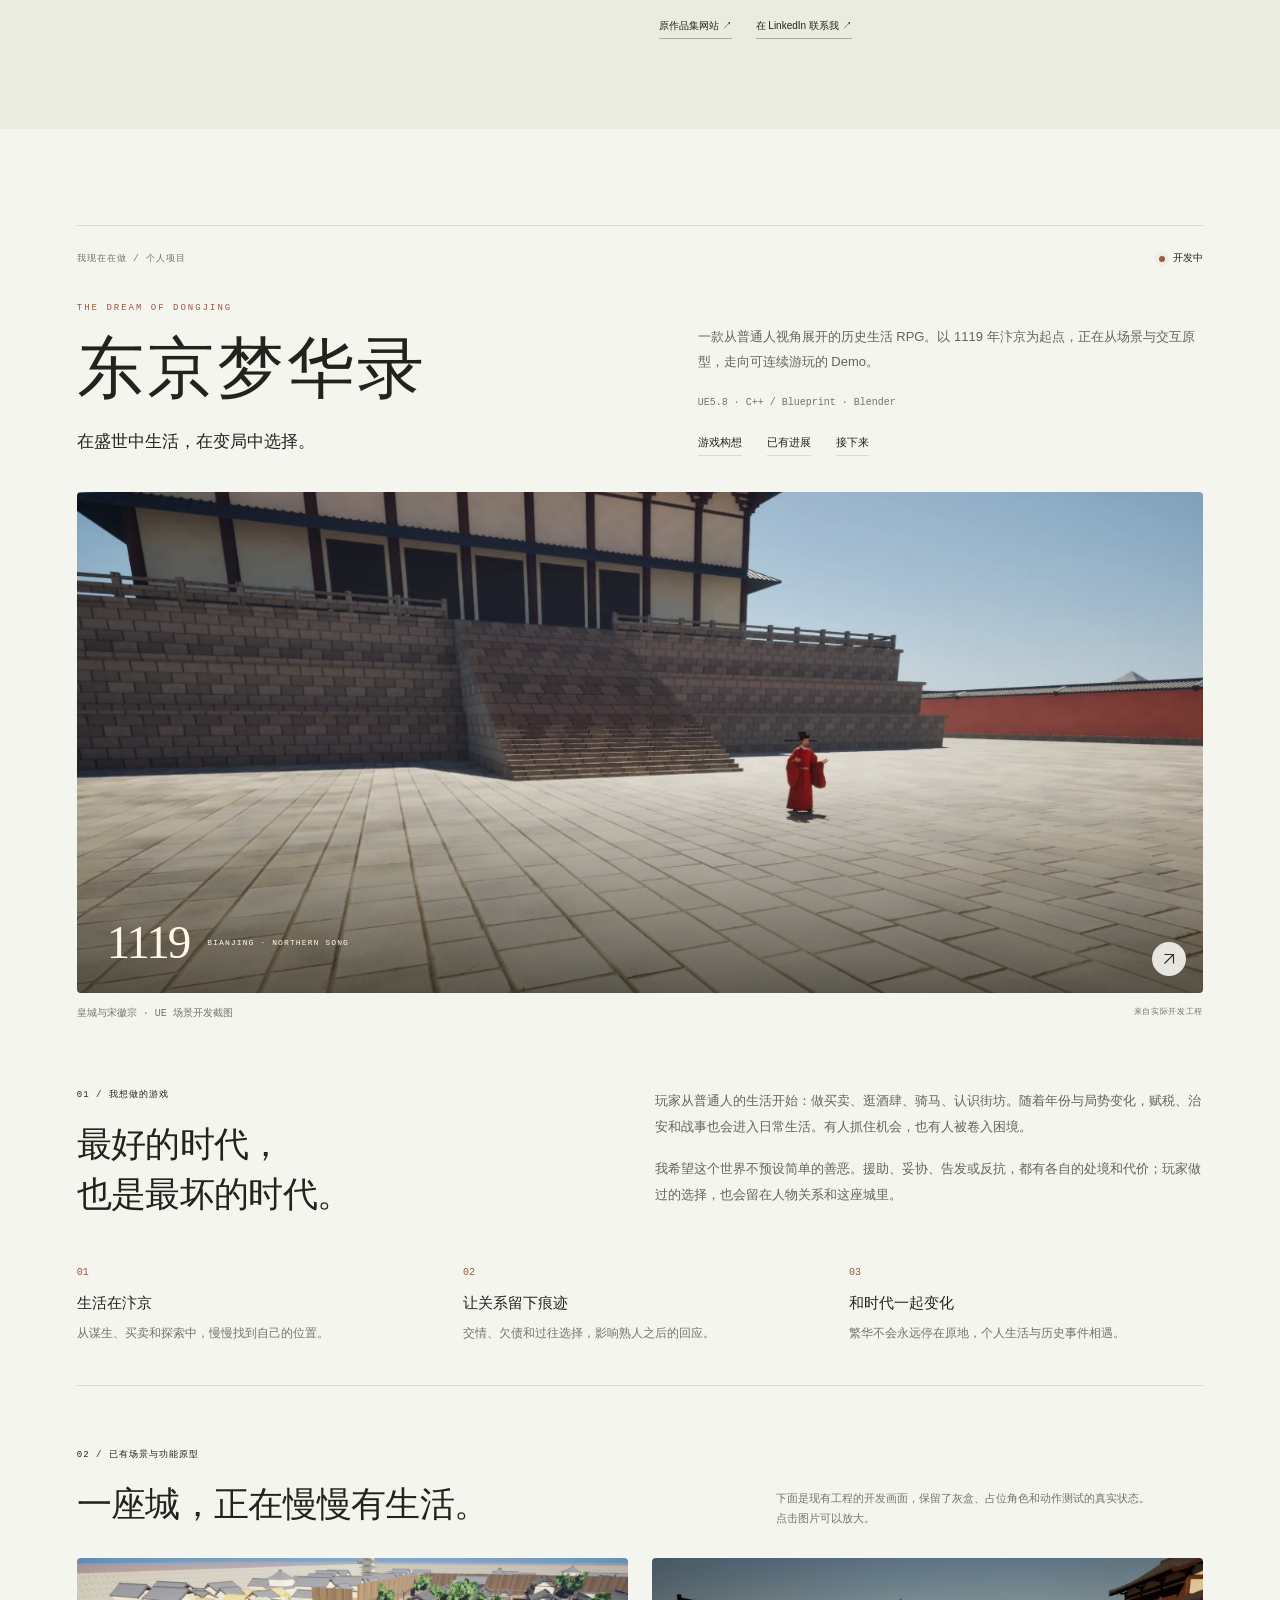
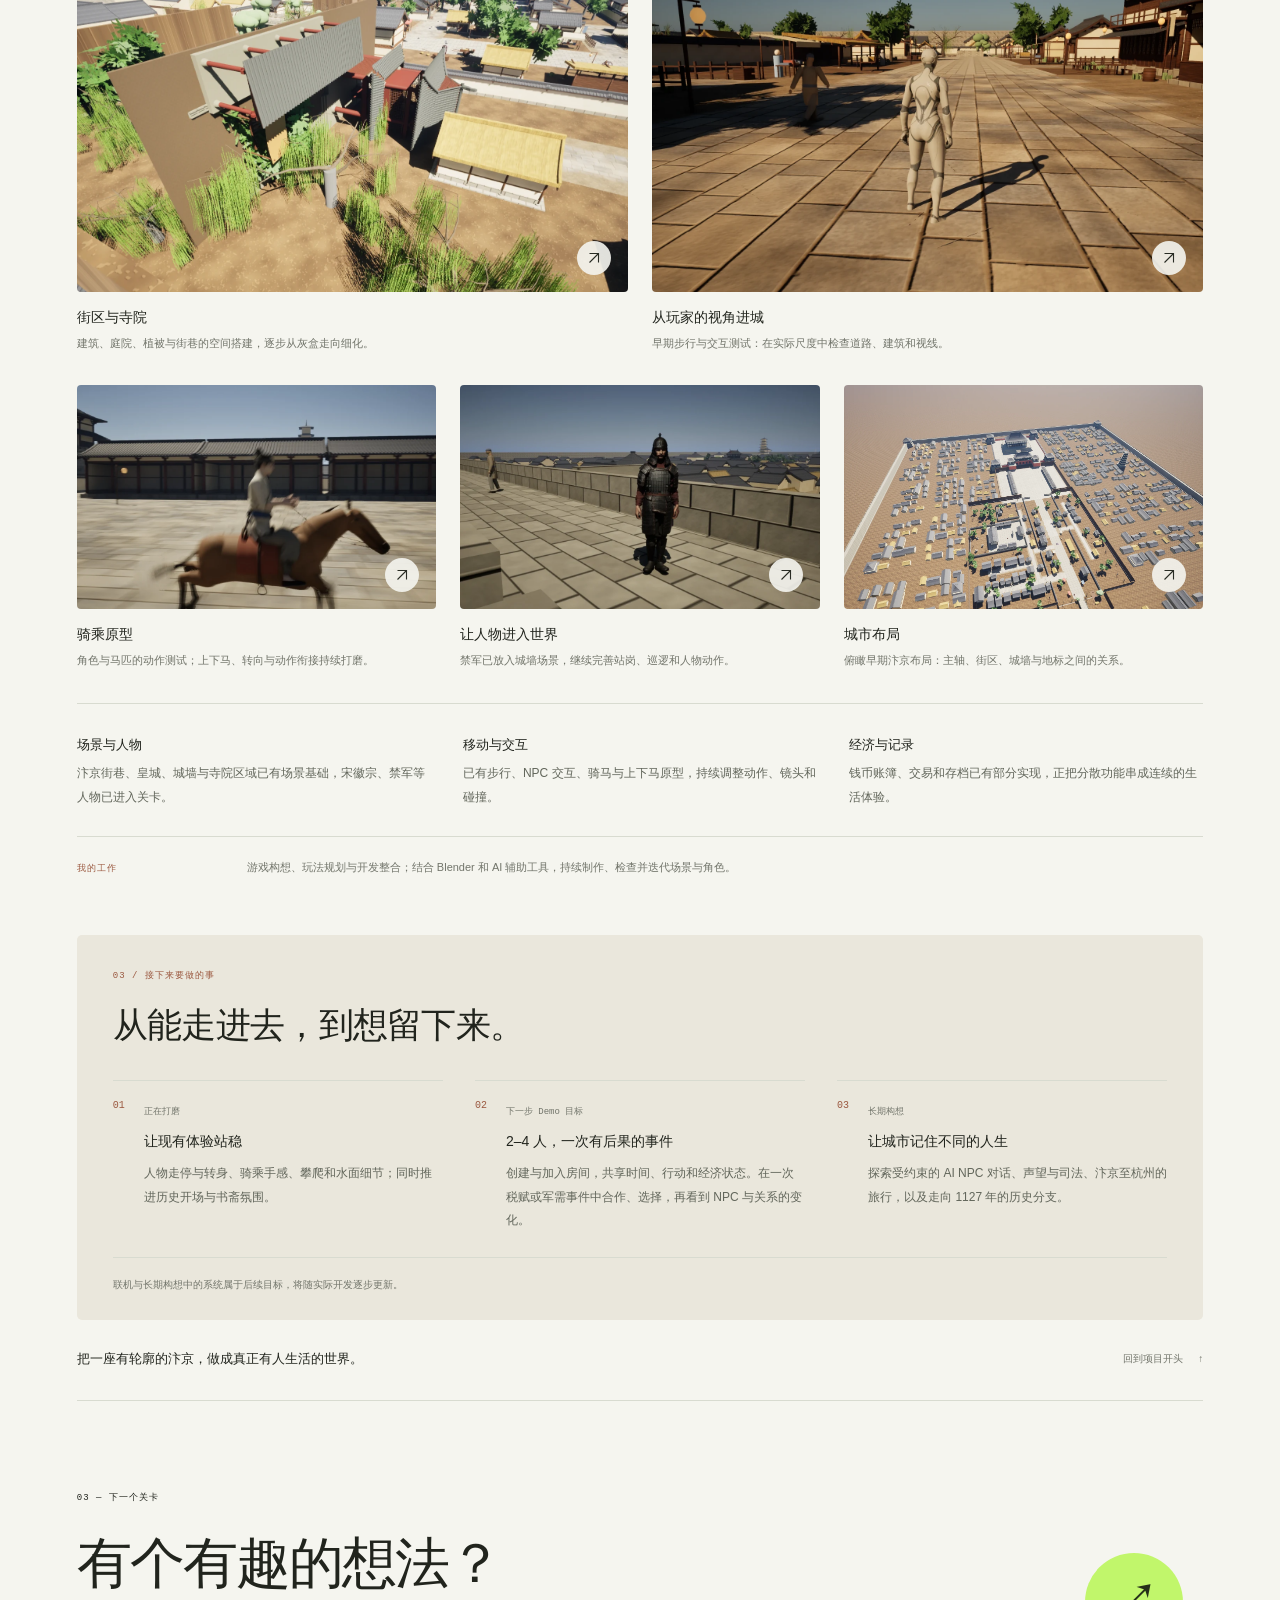
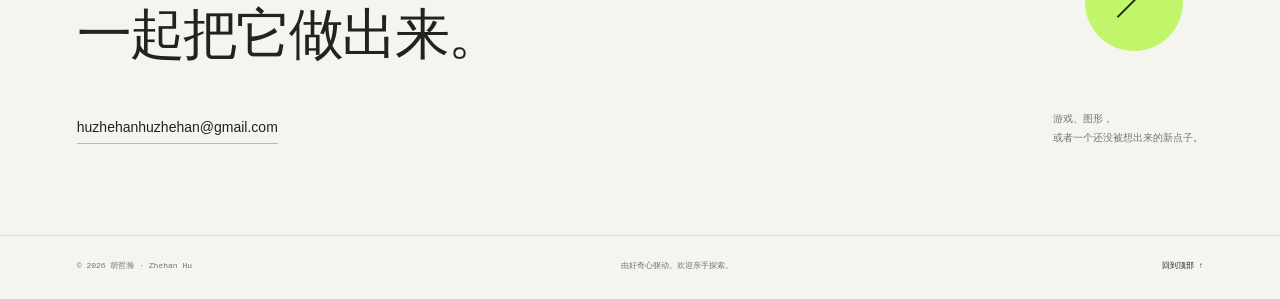
==== commit 0d9355e5: "Expand Dongjing showcase with vision, progress, and roadmap" ====
--- a/index.html
+++ b/index.html
@@ -8,7 +8,7 @@
   <title>胡哲瀚 · 游戏设计与开发作品集</title>
   <link rel="icon" type="image/svg+xml" href="./assets/icon.svg">
   <script src="./theme.js"></script>
-  <link rel="stylesheet" href="./style.css?v=480e85485b6c">
+  <link rel="stylesheet" href="./style.css?v=a788c5cf2c16">
 </head>
 <body>
   <canvas id="ambient" class="ambient-layer" aria-hidden="true"></canvas>
@@ -58,27 +58,39 @@
       <div class="about-copy"><div class="eyebrow" data-i18n="aboutEyebrow">02 — 像素背后的人</div><h2 id="about-title" data-i18n="aboutTitle">好奇心，<br>是我的<em>游戏引擎。</em></h2><p data-i18n="aboutOne">我在乌普萨拉大学学习游戏设计，项目涵盖 Unity 关卡与玩法、Unreal 叙事解谜，以及 C++ 游戏 AI 和图形原型。我关心设计选择怎样变成玩家实际能理解、能操作的体验。</p><p data-i18n="aboutTwo">团队项目中，我编写交互逻辑、制作实体控制器输入，并为游戏创作音乐；个人技术项目中，我实现状态机、A* 寻路、地图读取和相机控制。目前希望寻找游戏设计、玩法开发与技术原型相关的机会。</p><p class="music-note" data-i18n="aboutMusic">不写代码的时候，我也为游戏创作音乐。</p><div class="skill-rows"><div><span data-i18n="skillBuild">常用工具</span><p>C++ · C# · Python<br>Unity · Unreal Engine · raylib</p></div><div><span data-i18n="skillExplore">关注方向</span><p data-i18n="skillTopics">关卡设计 · 玩法开发<br>游戏 AI · 图形原型</p></div></div><a class="text-link archive-link" href="https://zhehanhu.creght.site/" target="_blank" rel="noopener noreferrer"><span data-i18n="archiveLink">原作品集网站</span> ↗</a><a class="text-link" href="https://www.linkedin.com/in/zhehan-h-4b0a01293/" target="_blank" rel="noopener noreferrer"><span data-i18n="linkedin">在 LinkedIn 联系我</span> ↗</a></div>
     </div></section>
 
-    <section class="current-project wrap" id="in-progress" aria-labelledby="current-project-title">
-      <div class="current-project-panel">
-        <div class="current-project-heading">
-          <div class="eyebrow" data-i18n="currentEyebrow">我现在在做</div>
-          <h2 id="current-project-title" data-i18n="currentTitle">东京梦华录</h2>
-          <p class="current-project-type" data-i18n="currentType">Unreal Engine 5 · 个人项目</p>
+    <section class="current-project" id="in-progress" aria-labelledby="current-project-title"><div class="wrap">
+      <div class="dj-topline"><span class="eyebrow" data-i18n="currentEyebrow">我现在在做 / 个人项目</span><span class="dj-status"><i aria-hidden="true"></i><span  data-i18n="currentStatus">开发中</span></span></div>
+      <div class="dj-heading">
+        <div><p class="dj-english-name">THE DREAM OF DONGJING</p><h2 id="current-project-title" data-i18n="currentTitle">东京梦华录</h2><p class="dj-hook" data-i18n="djHook">在盛世中生活，在变局中选择。</p></div>
+        <div class="dj-introduction"><p  data-i18n="djIntro">一款从普通人视角展开的历史生活 RPG。以 1119 年汴京为起点，正在从场景与交互原型，走向可连续游玩的 Demo。</p><p class="dj-tools" data-i18n="currentType">UE5.8 · C++ / Blueprint · Blender</p><nav class="dj-nav" aria-label="东京梦华录项目内容"><a href="#dj-vision"><span  data-i18n="djVisionLink">游戏构想</span></a><a href="#dj-progress"><span  data-i18n="djProgressLink">已有进展</span></a><a href="#dj-next"><span  data-i18n="djNextLink">接下来</span></a></nav></div>
+      </div>
+      <figure class="dj-hero"><button class="dj-photo" type="button" data-dj-zoom data-dj-src="./assets/projects/dongjing-palace.webp" aria-label="放大图片：皇城与宋徽宗"><img src="./assets/projects/dongjing-palace.webp" alt="皇城与宋徽宗 · UE 场景开发截图" data-dj-alt="djHeroCaption" width="1421" height="976" loading="lazy" decoding="async"><span class="dj-hero-stamp" aria-hidden="true"><b>1119</b><span>BIANJING · NORTHERN SONG</span></span><span class="dj-zoom-icon"><svg viewBox="0 0 24 24" aria-hidden="true"><path d="M6 18 18 6M6 6h12v12"/></svg></span></button><figcaption><span  data-i18n="djHeroCaption">皇城与宋徽宗 · UE 场景开发截图</span><span  data-i18n="djPhotoNote">来自实际开发工程</span></figcaption></figure>
+      <div class="dj-vision" id="dj-vision"><div><div class="eyebrow" data-i18n="djVisionEyebrow">01 / 我想做的游戏</div><h3  data-i18n="djVisionTitle">最好的时代，<br>也是最坏的时代。</h3></div><div class="dj-vision-copy"><p  data-i18n="djVisionBody">玩家从普通人的生活开始：做买卖、逛酒肆、骑马、认识街坊。随着年份与局势变化，赋税、治安和战事也会进入日常生活。有人抓住机会，也有人被卷入困境。</p><p  data-i18n="djVisionBodyTwo">我希望这个世界不预设简单的善恶。援助、妥协、告发或反抗，都有各自的处境和代价；玩家做过的选择，也会留在人物关系和这座城里。</p></div></div>
+      <div class="dj-pillars"><div><span class="dj-number">01</span><h4  data-i18n="djPillarOne">生活在汴京</h4><p  data-i18n="djPillarOneBody">从谋生、买卖和探索中，慢慢找到自己的位置。</p></div><div><span class="dj-number">02</span><h4  data-i18n="djPillarTwo">让关系留下痕迹</h4><p  data-i18n="djPillarTwoBody">交情、欠债和过往选择，影响熟人之后的回应。</p></div><div><span class="dj-number">03</span><h4  data-i18n="djPillarThree">和时代一起变化</h4><p  data-i18n="djPillarThreeBody">繁华不会永远停在原地，个人生活与历史事件相遇。</p></div></div>
+      <div class="dj-progress" id="dj-progress"><div class="dj-section-heading"><div><div class="eyebrow" data-i18n="djProgressEyebrow">02 / 已有场景与功能原型</div><h3  data-i18n="djProgressTitle">一座城，正在慢慢有生活。</h3></div><p  data-i18n="djProgressNote">下面是现有工程的开发画面，保留了灰盒、占位角色和动作测试的真实状态。点击图片可以放大。</p></div>
+        <div class="dj-gallery">
+          <figure class="dj-shot dj-shot-wide"><button type="button" class="dj-photo" data-dj-zoom data-dj-src="./assets/projects/dongjing-temple.webp" aria-label="放大图片：街区与寺院"><img src="./assets/projects/dongjing-temple.webp" width="1409" height="1128" alt="建筑、庭院、植被与街巷的空间搭建，逐步从灰盒走向细化。" data-dj-alt="djTempleCaption" loading="lazy" decoding="async"><span class="dj-zoom-icon"><svg viewBox="0 0 24 24" aria-hidden="true"><path d="M6 18 18 6M6 6h12v12"/></svg></span></button><figcaption><h4  data-i18n="djTempleTitle">街区与寺院</h4><p  data-i18n="djTempleCaption">建筑、庭院、植被与街巷的空间搭建，逐步从灰盒走向细化。</p></figcaption></figure>
+          <figure class="dj-shot dj-shot-wide"><button type="button" class="dj-photo" data-dj-zoom data-dj-src="./assets/projects/dongjing-street.webp" aria-label="放大图片：从玩家的视角进城"><img src="./assets/projects/dongjing-street.webp" width="1420" height="1145" alt="早期步行与交互测试：在实际尺度中检查道路、建筑和视线。" data-dj-alt="djStreetCaption" loading="lazy" decoding="async"><span class="dj-zoom-icon"><svg viewBox="0 0 24 24" aria-hidden="true"><path d="M6 18 18 6M6 6h12v12"/></svg></span></button><figcaption><h4  data-i18n="djStreetTitle">从玩家的视角进城</h4><p  data-i18n="djStreetCaption">早期步行与交互测试：在实际尺度中检查道路、建筑和视线。</p></figcaption></figure>
+          <figure class="dj-shot "><button type="button" class="dj-photo" data-dj-zoom data-dj-src="./assets/projects/dongjing-horse.webp" aria-label="放大图片：骑乘原型"><img src="./assets/projects/dongjing-horse.webp" width="1150" height="640" alt="角色与马匹的动作测试；上下马、转向与动作衔接持续打磨。" data-dj-alt="djHorseCaption" loading="lazy" decoding="async"><span class="dj-zoom-icon"><svg viewBox="0 0 24 24" aria-hidden="true"><path d="M6 18 18 6M6 6h12v12"/></svg></span></button><figcaption><h4  data-i18n="djHorseTitle">骑乘原型</h4><p  data-i18n="djHorseCaption">角色与马匹的动作测试；上下马、转向与动作衔接持续打磨。</p></figcaption></figure>
+          <figure class="dj-shot "><button type="button" class="dj-photo" data-dj-zoom data-dj-src="./assets/projects/dongjing-guard.webp" aria-label="放大图片：让人物进入世界"><img src="./assets/projects/dongjing-guard.webp" width="1150" height="640" alt="禁军已放入城墙场景，继续完善站岗、巡逻和人物动作。" data-dj-alt="djGuardCaption" loading="lazy" decoding="async"><span class="dj-zoom-icon"><svg viewBox="0 0 24 24" aria-hidden="true"><path d="M6 18 18 6M6 6h12v12"/></svg></span></button><figcaption><h4  data-i18n="djGuardTitle">让人物进入世界</h4><p  data-i18n="djGuardCaption">禁军已放入城墙场景，继续完善站岗、巡逻和人物动作。</p></figcaption></figure>
+          <figure class="dj-shot "><button type="button" class="dj-photo" data-dj-zoom data-dj-src="./assets/projects/dongjing-city.webp" aria-label="放大图片：城市布局"><img src="./assets/projects/dongjing-city.webp" width="1420" height="1145" alt="俯瞰早期汴京布局：主轴、街区、城墙与地标之间的关系。" data-dj-alt="djCityCaption" loading="lazy" decoding="async"><span class="dj-zoom-icon"><svg viewBox="0 0 24 24" aria-hidden="true"><path d="M6 18 18 6M6 6h12v12"/></svg></span></button><figcaption><h4  data-i18n="djCityTitle">城市布局</h4><p  data-i18n="djCityCaption">俯瞰早期汴京布局：主轴、街区、城墙与地标之间的关系。</p></figcaption></figure>
         </div>
-        <div class="current-project-copy">
-          <span class="current-project-status"><i aria-hidden="true"></i><span data-i18n="currentStatus">开发中</span></span>
-          <p data-i18n="currentDescription">我想用北宋汴京的街巷和日常生活，做一个从普通人视角展开的游戏。目前在搭建城市场景，也在打磨人物动作和交互。</p>
-        </div>
+        <div class="dj-systems"><div><h4  data-i18n="djSystemsOne">场景与人物</h4><p  data-i18n="djSystemsOneBody">汴京街巷、皇城、城墙与寺院区域已有场景基础，宋徽宗、禁军等人物已进入关卡。</p></div><div><h4  data-i18n="djSystemsTwo">移动与交互</h4><p  data-i18n="djSystemsTwoBody">已有步行、NPC 交互、骑马与上下马原型，持续调整动作、镜头和碰撞。</p></div><div><h4  data-i18n="djSystemsThree">经济与记录</h4><p  data-i18n="djSystemsThreeBody">钱币账簿、交易和存档已有部分实现，正把分散功能串成连续的生活体验。</p></div></div>
+        <div class="dj-role"><span class="eyebrow" data-i18n="djRoleLabel">我的工作</span><p  data-i18n="djRole">游戏构想、玩法规划与开发整合；结合 Blender 和 AI 辅助工具，持续制作、检查并迭代场景与角色。</p></div>
       </div>
-    </section>
+      <div class="dj-next" id="dj-next"><div class="dj-next-heading"><div class="eyebrow" data-i18n="djNextEyebrow">03 / 接下来要做的事</div><h3  data-i18n="djNextTitle">从能走进去，到想留下来。</h3></div><div class="dj-roadmap"><article><span class="dj-road-number">01</span><div><span class="dj-stage" data-i18n="djNowStatus">正在打磨</span><h4  data-i18n="djNowTitle">让现有体验站稳</h4><p  data-i18n="djNowBody">人物走停与转身、骑乘手感、攀爬和水面细节；同时推进历史开场与书斋氛围。</p></div></article><article><span class="dj-road-number">02</span><div><span class="dj-stage" data-i18n="djDemoStatus">下一步 Demo 目标</span><h4  data-i18n="djDemoTitle">2–4 人，一次有后果的事件</h4><p  data-i18n="djDemoBody">创建与加入房间，共享时间、行动和经济状态。在一次税赋或军需事件中合作、选择，再看到 NPC 与关系的变化。</p></div></article><article><span class="dj-road-number">03</span><div><span class="dj-stage" data-i18n="djFutureStatus">长期构想</span><h4  data-i18n="djFutureTitle">让城市记住不同的人生</h4><p  data-i18n="djFutureBody">探索受约束的 AI NPC 对话、声望与司法、汴京至杭州的旅行，以及走向 1127 年的历史分支。</p></div></article></div><p class="dj-scope-note" data-i18n="djScopeNote">联机与长期构想中的系统属于后续目标，将随实际开发逐步更新。</p></div>
+      <div class="dj-closing"><p  data-i18n="djClosing">把一座有轮廓的汴京，做成真正有人生活的世界。</p><a href="#in-progress"><span  data-i18n="djBackTop">回到项目开头</span><span aria-hidden="true">↑</span></a></div>
+    </div></section>
 
     <section class="contact wrap" id="contact" aria-labelledby="contact-title"><div class="eyebrow" data-i18n="contactEyebrow">03 — 下一个关卡</div><div class="contact-main"><h2 id="contact-title" data-i18n="contactTitle">有个有趣的想法？<br>一起把它<em>做出来。</em></h2><a class="contact-orb" href="mailto:huzhehanhuzhehan@gmail.com" aria-label="给胡哲瀚发邮件"><span aria-hidden="true">↗</span></a></div><div class="contact-bottom"><a class="email" href="mailto:huzhehanhuzhehan@gmail.com">huzhehanhuzhehan@gmail.com</a><p data-i18n="contactNote">游戏、图形，<br>或者一个还没被想出来的新点子。</p></div></section>
   </main>
   <footer class="footer wrap"><span>© <span id="year">2026</span> 胡哲瀚 · Zhehan Hu</span><span data-i18n="footerNote">由好奇心驱动。欢迎亲手探索。</span><a href="#home"><span data-i18n="backTop">回到顶部</span> ↑</a></footer>
-  <script src="./content.js?v=56ad98081660" defer></script>
+  <dialog id="dj-gallery-dialog" class="dj-lightbox" aria-labelledby="dj-lightbox-caption"><div class="dj-lightbox-toolbar"><span id="dj-lightbox-count"></span><button id="dj-lightbox-close" type="button" aria-label="关闭图片">×</button></div><img id="dj-lightbox-image" alt=""><p id="dj-lightbox-caption"></p><div class="dj-lightbox-nav"><button id="dj-lightbox-prev" type="button" aria-label="上一张图片">←</button><button id="dj-lightbox-next" type="button" aria-label="下一张图片">→</button></div></dialog>
+  <script src="./content.js?v=6d6058b76030" defer></script>
   <script src="./world.js" defer></script>
   <script src="./ambient.js" defer></script>
   <script src="./covers.js" defer></script>
   <script src="./app.js" defer></script>
+  <script src="./dongjing.js?v=7ca48831fa1f" defer></script>
 </body>
 </html>
--- a/style.css
+++ b/style.css
@@ -83,14 +83,72 @@
 .kingdoms-cover-card.card-defense{background-position:100% 0;transform:translate(60%,4%) rotate(15deg)}
 .project-image:hover .kingdoms-cover-board{transform:rotate(-3deg) scale(1.055)}
 
-/* A compact note for the project currently in development. */
-.current-project{padding-top:72px;scroll-margin-top:28px}
-.current-project-panel{display:grid;grid-template-columns:minmax(0,.9fr) minmax(0,1.1fr);align-items:center;gap:48px;padding:38px 40px;border:1px solid var(--line);border-radius:8px;background:var(--panel)}
-.current-project-heading .eyebrow{color:var(--muted)}
-.current-project h2{font:normal clamp(32px,3.4vw,46px)/1.2 var(--serif);letter-spacing:-1.4px;margin:15px 0 14px;overflow-wrap:anywhere}
-.current-project-type{margin:0;color:var(--muted);font:10px/1.8 var(--mono)}
-.current-project-status{display:inline-flex;align-items:center;gap:8px;padding:7px 11px;border:1px solid var(--line);border-radius:20px;background:var(--paper);color:var(--ink);font:10px/1.5 var(--mono)}
-.current-project-status i{width:5px;height:5px;border-radius:50%;background:#789b4c}
-.current-project-copy>p{margin:18px 0 0;color:var(--copy);font-size:14px;line-height:1.95;max-width:560px}
-html[lang=zh-CN] .current-project h2{font-family:var(--sans);font-size:clamp(30px,3vw,40px);letter-spacing:-.8px}
-@media(max-width:760px){.current-project{padding-top:48px}.current-project-panel{grid-template-columns:1fr;gap:25px;padding:28px 24px}.current-project-copy>p{font-size:13px}.current-project h2{letter-spacing:-1px}}
+/* Dongjing Menghua Lu: real development captures and a living project journal. */
+.current-project{--dj-accent:#9b5940;--dj-wash:#eae7dc;padding-top:96px;scroll-margin-top:24px}
+.dj-topline{display:flex;align-items:center;justify-content:space-between;gap:20px;border-top:1px solid var(--line);padding-top:25px}
+.dj-topline .eyebrow{color:var(--muted)}
+.dj-status{display:inline-flex;gap:8px;align-items:center;font:10px/1.5 var(--mono)}
+.dj-status i{width:6px;height:6px;border-radius:50%;background:var(--dj-accent);box-shadow:0 0 0 4px #9b594010}
+.dj-heading{display:grid;grid-template-columns:1.05fr 1fr;gap:8%;align-items:end;padding:35px 0 36px}
+.dj-english-name{font:9px/1.6 var(--mono);letter-spacing:2px;color:var(--dj-accent);margin:0 0 18px}
+.current-project h2{font:normal clamp(44px,5.8vw,76px)/1.06 var(--serif);letter-spacing:-2px;margin:0;overflow-wrap:anywhere}
+html[lang=zh-CN] .current-project h2{font-family:"Songti SC","STSong","SimSun",serif;font-size:clamp(48px,5.2vw,72px);letter-spacing:3px}
+.dj-hook{font-size:17px;line-height:1.65;margin:24px 0 0}
+.dj-introduction>p{color:var(--copy);font-size:13px;line-height:1.95;margin:0}
+.dj-introduction>p.dj-tools{font:10px/1.8 var(--mono);color:var(--muted);margin-top:19px}
+.dj-nav{display:flex;gap:25px;flex-wrap:wrap;margin-top:22px;font-size:11px}
+.dj-nav a{border-bottom:1px solid var(--line);padding-bottom:4px}.dj-nav a:hover{color:var(--dj-accent);border-color:var(--dj-accent)}
+.dj-hero,.dj-shot{margin:0;min-width:0}
+.dj-photo{display:block;position:relative;padding:0;width:100%;overflow:hidden;background:var(--panel);border-radius:4px;text-align:left;cursor:zoom-in}
+.dj-photo img{width:100%;height:100%;object-fit:cover;transition:transform .65s ease}
+.dj-photo:hover img{transform:scale(1.025)}
+.dj-hero .dj-photo{aspect-ratio:2.25}.dj-hero .dj-photo img{object-position:50% 37%}
+.dj-hero .dj-photo:after{content:"";position:absolute;inset:0;background:linear-gradient(0deg,#211e15aa,transparent 44%);pointer-events:none}
+.dj-hero-stamp{position:absolute;left:30px;bottom:27px;z-index:1;display:flex;gap:18px;align-items:center;color:#fff8e8}
+.dj-hero-stamp b{font:normal 47px/1 var(--serif);letter-spacing:-2px}.dj-hero-stamp>span{font:8px/1.7 var(--mono);letter-spacing:1.1px;max-width:150px}
+.dj-zoom-icon{position:absolute;right:17px;bottom:17px;width:34px;height:34px;border-radius:50%;background:#f5f5efe8;color:#292c24;display:grid;place-items:center;z-index:2;transition:transform .2s}
+.dj-zoom-icon svg{width:18px;height:18px;fill:none;stroke:currentColor;stroke-width:1.5}.dj-photo:hover .dj-zoom-icon{transform:rotate(8deg)}
+.dj-hero>figcaption{display:flex;justify-content:space-between;gap:20px;font:10px/1.8 var(--mono);color:var(--muted);padding-top:12px}
+.dj-hero>figcaption>span:last-child{font-size:8px;letter-spacing:.7px}
+.dj-vision{display:grid;grid-template-columns:1fr 1.15fr;gap:9%;padding-top:65px;scroll-margin-top:28px}
+.current-project h3{font:normal clamp(25px,3.3vw,40px)/1.25 var(--serif);letter-spacing:-1px;margin:17px 0 0}
+html[lang=zh-CN] .current-project h3{font-family:var(--sans);font-size:clamp(25px,2.7vw,35px);line-height:1.45;letter-spacing:-.7px}
+.dj-vision-copy>p{font-size:13px;line-height:2;color:var(--copy);margin:0 0 16px}.dj-vision-copy>p:last-child{margin:0}
+.dj-pillars{display:grid;grid-template-columns:repeat(3,minmax(0,1fr));gap:32px;border-bottom:1px solid var(--line);padding:38px 0 40px}
+.dj-number{font:10px var(--mono);color:var(--dj-accent)}
+.current-project h4{font-size:15px;line-height:1.5;font-weight:500;margin:10px 0 8px;letter-spacing:0}
+.dj-pillars p{font-size:12px;line-height:1.9;color:var(--muted);margin:0;max-width:290px}
+.dj-progress{padding-top:62px;scroll-margin-top:28px}
+.dj-section-heading{display:grid;grid-template-columns:1fr .7fr;gap:8%;align-items:end;margin-bottom:29px}
+.dj-section-heading>p{font-size:11px;line-height:1.9;color:var(--muted);margin:0;max-width:380px}
+.dj-gallery{display:grid;grid-template-columns:repeat(6,minmax(0,1fr));gap:31px 24px}
+.dj-shot{grid-column:span 2}.dj-shot-wide{grid-column:span 3}
+.dj-shot .dj-photo{aspect-ratio:1.6}.dj-shot-wide .dj-photo{aspect-ratio:1.65}
+.dj-shot-wide:first-child .dj-photo img{object-position:50% 37%}
+.dj-shot figcaption h4{font-size:14px;margin:15px 0 5px}
+.dj-shot figcaption p{font-size:11px;line-height:1.85;color:var(--muted);margin:0}
+.dj-systems{display:grid;grid-template-columns:repeat(3,minmax(0,1fr));gap:32px;padding:31px 0 27px;margin-top:32px;border-top:1px solid var(--line)}
+.dj-systems h4{font-size:13px;margin-top:0}.dj-systems p{font-size:12px;line-height:1.95;margin:0;color:var(--copy)}
+.dj-role{display:grid;grid-template-columns:150px 1fr;gap:20px;padding:20px 0;border-top:1px solid var(--line)}
+.dj-role>.eyebrow{align-self:start;color:var(--dj-accent);padding-top:5px}.dj-role>p{font-size:11px;line-height:1.9;color:var(--muted);margin:0}
+.dj-next{margin-top:37px;background:var(--dj-wash);border-radius:5px;padding:34px 36px 26px;scroll-margin-top:28px}
+.dj-next-heading h3{max-width:800px}.dj-next-heading .eyebrow{color:var(--dj-accent)}
+.dj-roadmap{display:grid;grid-template-columns:repeat(3,minmax(0,1fr));gap:32px;margin-top:30px}
+.dj-roadmap article{border-top:1px solid var(--line);padding-top:16px;display:grid;grid-template-columns:22px 1fr;gap:9px}
+.dj-road-number{font:10px/1.7 var(--mono);color:var(--dj-accent)}
+.dj-stage{font:9px/1.8 var(--mono);color:var(--muted)}
+.dj-roadmap h4{font-size:14px;margin:10px 0}.dj-roadmap p{font-size:12px;line-height:1.95;color:var(--copy);margin:0}
+.dj-scope-note{border-top:1px solid var(--line);padding-top:18px;margin:24px 0 0;color:var(--muted);font-size:10px;line-height:1.8}
+.dj-closing{display:flex;justify-content:space-between;align-items:center;gap:35px;border-bottom:1px solid var(--line);padding:27px 0 29px}
+.dj-closing>p{font-size:13px;line-height:1.9;margin:0;max-width:700px}.dj-closing>a{font-size:10px;white-space:nowrap;display:flex;gap:15px;color:var(--muted)}
+.dj-lightbox{width:min(1400px,96vw);max-height:94vh;border:1px solid var(--line);border-radius:6px;padding:14px 18px 18px;background:var(--paper);color:var(--ink);box-shadow:0 25px 100px #0006}
+.dj-lightbox::backdrop{background:#11180edb;backdrop-filter:blur(5px)}
+.dj-lightbox-toolbar{display:flex;align-items:center;justify-content:space-between;margin-bottom:10px;color:var(--muted);font:11px var(--mono)}
+.dj-lightbox-toolbar button{font-size:26px;line-height:1;background:var(--panel);border-radius:50%;width:34px;height:34px;display:grid;place-items:center}
+.dj-lightbox>img{width:100%;max-height:68vh;object-fit:contain;background:var(--panel)}
+.dj-lightbox>p{font-size:12px;line-height:1.8;margin:14px 0 0;max-width:900px}
+.dj-lightbox-nav{display:flex;justify-content:center;gap:16px;margin-top:14px}.dj-lightbox-nav button{background:var(--panel);width:44px;height:36px;border-radius:4px;font-size:19px}
+[data-theme=dark] .current-project{--dj-accent:#d09a7f;--dj-wash:#20241c}
+@media(max-width:900px){.dj-heading{gap:6%}.dj-roadmap{gap:22px}.dj-next{padding:30px 28px 23px}.dj-roadmap article{grid-template-columns:1fr}.dj-road-number{display:none}.dj-gallery{gap:27px 20px}.dj-vision{gap:7%}}
+@media(max-width:760px){.current-project{padding-top:60px}.dj-topline{padding-top:20px}.dj-topline .eyebrow{font-size:8px}.dj-status{font-size:9px}.dj-heading{grid-template-columns:1fr;gap:25px;padding:30px 0}.current-project h2{font-size:51px;letter-spacing:-1.5px}html[lang=zh-CN] .current-project h2{font-size:clamp(41px,9vw,64px);letter-spacing:1px}.dj-english-name{font-size:8px;margin-bottom:15px}.dj-hook{font-size:15px;margin-top:18px}.dj-introduction>p{font-size:12px}.dj-introduction>p.dj-tools{font-size:9px;margin-top:14px}.dj-nav{margin-top:18px;font-size:10px;gap:23px}.dj-hero .dj-photo{aspect-ratio:1.4}.dj-hero .dj-photo img{object-position:49% 35%}.dj-hero-stamp{left:18px;bottom:20px;gap:13px}.dj-hero-stamp b{font-size:37px}.dj-hero-stamp>span{font-size:6px;max-width:120px}.dj-zoom-icon{width:30px;height:30px;right:12px;bottom:12px}.dj-hero>figcaption{font-size:9px;flex-direction:column;gap:3px}.dj-hero>figcaption>span:last-child{font-size:7px}.dj-vision{grid-template-columns:1fr;gap:25px;padding-top:43px}.current-project h3{font-size:29px;margin-top:14px}html[lang=zh-CN] .current-project h3{font-size:27px}.dj-vision-copy>p{font-size:12px}.dj-pillars{gap:20px;padding:28px 0 31px}.dj-pillars h4{font-size:13px}.dj-pillars p{font-size:10px}.dj-progress{padding-top:41px}.dj-section-heading{grid-template-columns:1fr;gap:17px;margin-bottom:24px}.dj-section-heading>p{max-width:100%;font-size:10px}.dj-gallery{grid-template-columns:repeat(2,minmax(0,1fr));gap:25px 18px}.dj-shot,.dj-shot-wide{grid-column:span 1}.dj-shot:last-child{grid-column:span 2}.dj-shot:last-child .dj-photo{aspect-ratio:1.8}.dj-shot .dj-photo,.dj-shot-wide .dj-photo{aspect-ratio:1.3}.dj-shot figcaption h4{font-size:13px;margin-top:12px}.dj-shot figcaption p{font-size:10px}.dj-systems{gap:22px;grid-template-columns:1fr;padding-bottom:23px;margin-top:26px}.dj-systems p{font-size:12px}.dj-systems h4{font-size:14px}.dj-role{grid-template-columns:1fr;gap:9px;padding:18px 0}.dj-role>p{font-size:11px}.dj-next{padding:26px 22px 22px;margin-top:25px}.dj-roadmap{grid-template-columns:1fr;gap:23px;margin-top:25px}.dj-roadmap article{grid-template-columns:22px 1fr;padding-top:17px}.dj-road-number{display:block}.dj-roadmap h4{font-size:14px}.dj-roadmap p{font-size:12px}.dj-scope-note{font-size:9px}.dj-closing{align-items:start;flex-direction:column;gap:16px;padding:24px 0}.dj-closing>p{font-size:12px}.dj-closing>a{font-size:9px}.dj-lightbox{padding:12px}.dj-lightbox>p{font-size:11px}}
+@media(max-width:390px){.dj-gallery{grid-template-columns:1fr}.dj-shot:last-child{grid-column:auto}.dj-shot .dj-photo{aspect-ratio:1.5}.dj-pillars{grid-template-columns:1fr;gap:19px}.dj-pillars>div{display:grid;grid-template-columns:22px 1fr;column-gap:8px}.dj-pillars h4{margin:0 0 4px}.dj-pillars .dj-number{padding-top:5px}.dj-pillars p{grid-column:2;max-width:none}.dj-next{padding:24px 18px}.dj-closing>p{font-size:11px}}
